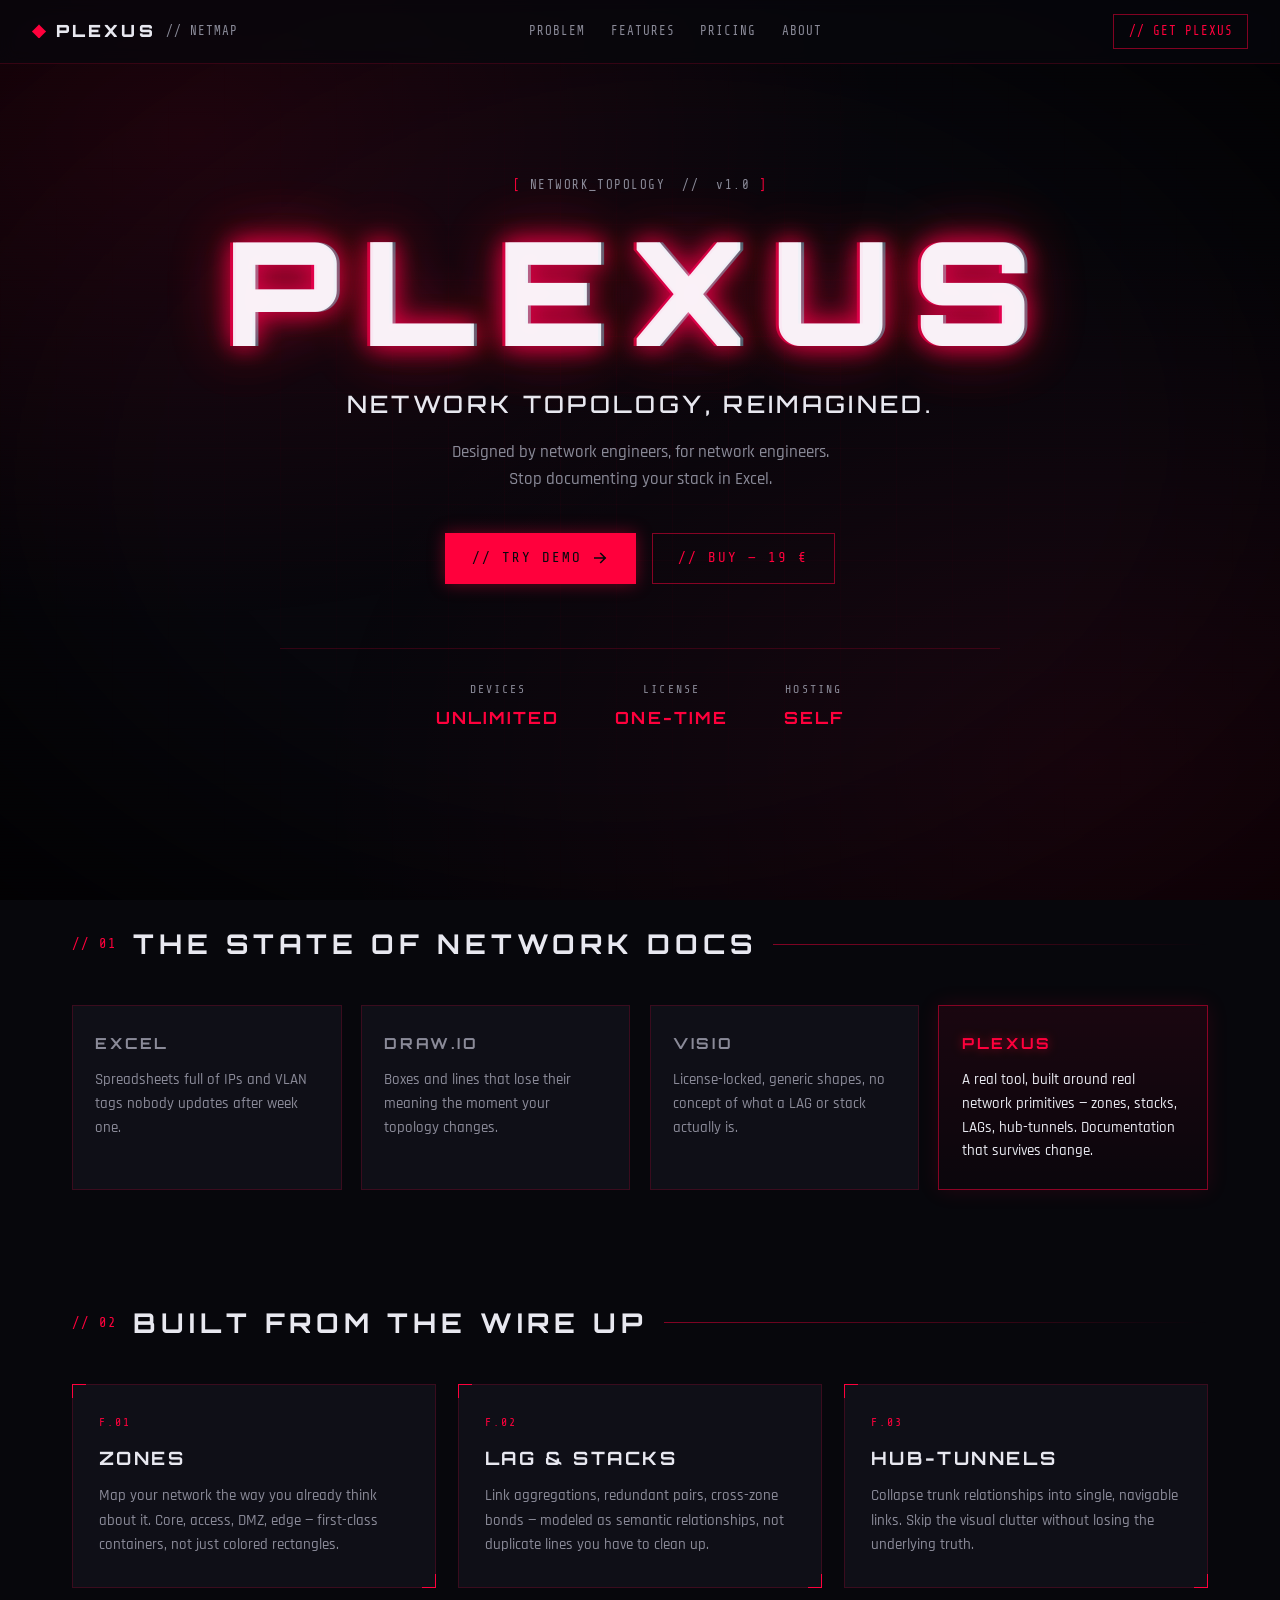
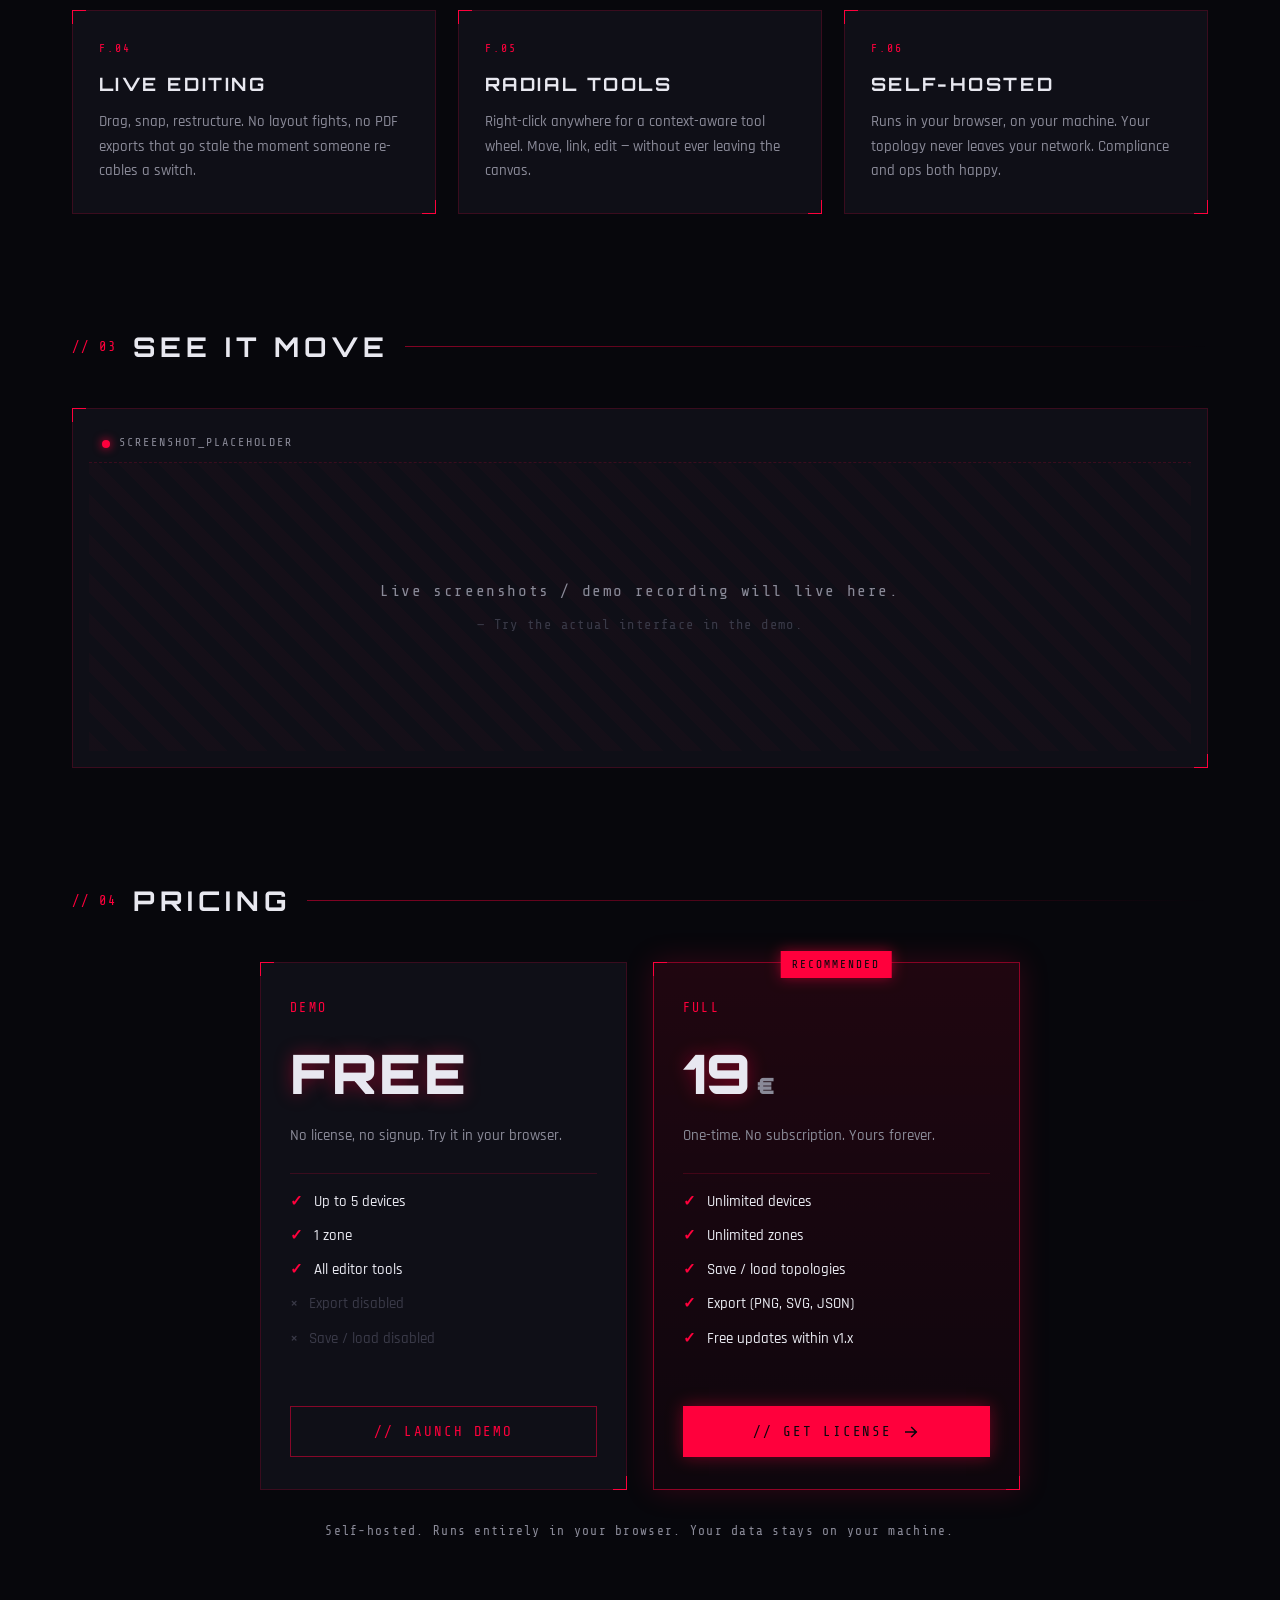
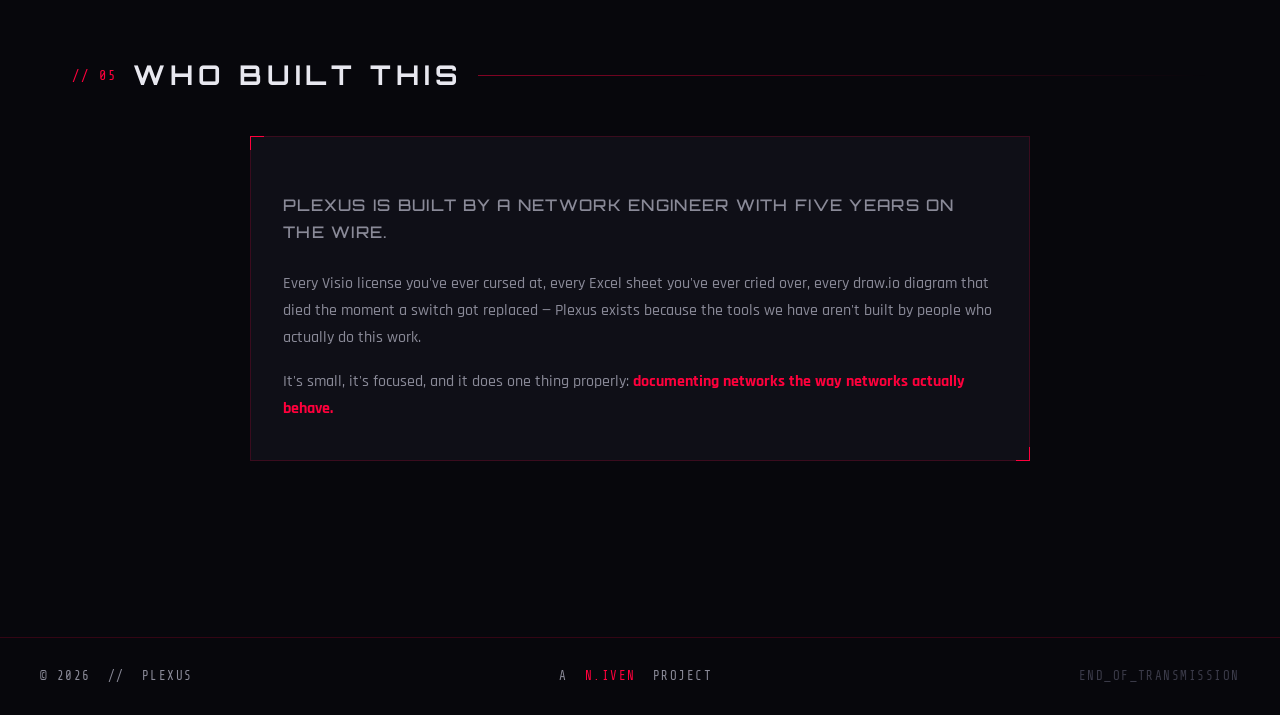
==== plexus/index.html @ 9f48d478 "PLEXUS v0.1.0 — initial landing page at /plexus/ Standalone product page (no auth, no HUD) for the P" ====
<!DOCTYPE html>
<html lang="en">
<head>
  <meta charset="UTF-8">
  <meta name="viewport" content="width=device-width, initial-scale=1.0">
  <title>PLEXUS // Network Topology, Reimagined</title>
  <meta name="description" content="Plexus — a network topology mapper built by network engineers, for network engineers. Stop documenting your stack in Excel.">
  <link rel="icon" type="image/svg+xml" href="../favicon.svg">
  <meta name="theme-color" content="#07070c">
  <link rel="preconnect" href="https://fonts.googleapis.com">
  <link rel="preconnect" href="https://fonts.gstatic.com" crossorigin>
  <link href="https://fonts.googleapis.com/css2?family=Orbitron:wght@500;700;900&family=Rajdhani:wght@400;500;600;700&family=Share+Tech+Mono&display=swap" rel="stylesheet">
  <link rel="stylesheet" href="styles.css">
</head>
<body>
  <div class="grid-bg"></div>
  <div class="vignette"></div>
  <div class="scanline"></div>

  <header class="topbar">
    <a href="#hero" class="brand">
      <span class="brand-mark" aria-hidden="true"></span>
      <span class="brand-name">PLEXUS</span>
      <span class="brand-tag">// NETMAP</span>
    </a>
    <nav class="topnav">
      <a href="#problem">Problem</a>
      <a href="#features">Features</a>
      <a href="#pricing">Pricing</a>
      <a href="#about">About</a>
    </nav>
    <a href="#pricing" class="topcta">
      <span>// GET PLEXUS</span>
    </a>
  </header>

  <main>
    <!-- ============ HERO ============ -->
    <section class="hero" id="hero">
      <div class="hero-meta">
        <span class="bracket">[</span>
        <span>NETWORK_TOPOLOGY &nbsp;//&nbsp; v1.0</span>
        <span class="bracket">]</span>
      </div>
      <h1 class="hero-title" data-text="PLEXUS">PLEXUS</h1>
      <p class="hero-tagline">Network topology, reimagined.</p>
      <p class="hero-sub">
        Designed by network engineers, for network engineers.<br>
        Stop documenting your stack in Excel.
      </p>
      <div class="hero-actions">
        <a href="#" class="cta cta-primary" data-action="demo">
          <span>// TRY DEMO</span>
          <svg viewBox="0 0 24 24" width="18" height="18" aria-hidden="true">
            <path d="M5 12 H19 M13 6 L19 12 L13 18" stroke="currentColor" fill="none" stroke-width="2" stroke-linecap="square"/>
          </svg>
        </a>
        <a href="#pricing" class="cta cta-ghost">
          <span>// BUY — 19 €</span>
        </a>
      </div>
      <div class="hero-stats">
        <div class="stat">
          <span class="stat-label">DEVICES</span>
          <span class="stat-value">UNLIMITED</span>
        </div>
        <div class="stat">
          <span class="stat-label">LICENSE</span>
          <span class="stat-value">ONE-TIME</span>
        </div>
        <div class="stat">
          <span class="stat-label">HOSTING</span>
          <span class="stat-value">SELF</span>
        </div>
      </div>
    </section>

    <!-- ============ PROBLEM ============ -->
    <section class="problem" id="problem">
      <div class="section-header">
        <span class="section-tag">// 01</span>
        <h2>THE STATE OF NETWORK DOCS</h2>
        <div class="section-line"></div>
      </div>
      <div class="problem-grid">
        <div class="problem-card">
          <span class="problem-tool">EXCEL</span>
          <p>Spreadsheets full of IPs and VLAN tags nobody updates after week one.</p>
        </div>
        <div class="problem-card">
          <span class="problem-tool">DRAW.IO</span>
          <p>Boxes and lines that lose their meaning the moment your topology changes.</p>
        </div>
        <div class="problem-card">
          <span class="problem-tool">VISIO</span>
          <p>License-locked, generic shapes, no concept of what a LAG or stack actually is.</p>
        </div>
        <div class="problem-card highlight">
          <span class="problem-tool">PLEXUS</span>
          <p>A real tool, built around real network primitives — zones, stacks, LAGs, hub-tunnels. Documentation that survives change.</p>
        </div>
      </div>
    </section>

    <!-- ============ FEATURES ============ -->
    <section class="features" id="features">
      <div class="section-header">
        <span class="section-tag">// 02</span>
        <h2>BUILT FROM THE WIRE UP</h2>
        <div class="section-line"></div>
      </div>

      <div class="feature-grid">
        <article class="feature">
          <div class="card-corners"></div>
          <div class="feature-id">F.01</div>
          <h3>ZONES</h3>
          <p>Map your network the way you already think about it. Core, access, DMZ, edge — first-class containers, not just colored rectangles.</p>
        </article>

        <article class="feature">
          <div class="card-corners"></div>
          <div class="feature-id">F.02</div>
          <h3>LAG &amp; STACKS</h3>
          <p>Link aggregations, redundant pairs, cross-zone bonds — modeled as semantic relationships, not duplicate lines you have to clean up.</p>
        </article>

        <article class="feature">
          <div class="card-corners"></div>
          <div class="feature-id">F.03</div>
          <h3>HUB-TUNNELS</h3>
          <p>Collapse trunk relationships into single, navigable links. Skip the visual clutter without losing the underlying truth.</p>
        </article>

        <article class="feature">
          <div class="card-corners"></div>
          <div class="feature-id">F.04</div>
          <h3>LIVE EDITING</h3>
          <p>Drag, snap, restructure. No layout fights, no PDF exports that go stale the moment someone re-cables a switch.</p>
        </article>

        <article class="feature">
          <div class="card-corners"></div>
          <div class="feature-id">F.05</div>
          <h3>RADIAL TOOLS</h3>
          <p>Right-click anywhere for a context-aware tool wheel. Move, link, edit — without ever leaving the canvas.</p>
        </article>

        <article class="feature">
          <div class="card-corners"></div>
          <div class="feature-id">F.06</div>
          <h3>SELF-HOSTED</h3>
          <p>Runs in your browser, on your machine. Your topology never leaves your network. Compliance and ops both happy.</p>
        </article>
      </div>
    </section>

    <!-- ============ SHOWCASE ============ -->
    <section class="showcase">
      <div class="section-header">
        <span class="section-tag">// 03</span>
        <h2>SEE IT MOVE</h2>
        <div class="section-line"></div>
      </div>
      <div class="showcase-frame">
        <div class="card-corners"></div>
        <div class="frame-meta">
          <span class="pulse"></span>
          <span>SCREENSHOT_PLACEHOLDER</span>
        </div>
        <div class="frame-body">
          <p class="frame-hint">Live screenshots / demo recording will live here.</p>
          <p class="frame-hint dim">— Try the actual interface in the demo.</p>
        </div>
      </div>
    </section>

    <!-- ============ PRICING ============ -->
    <section class="pricing" id="pricing">
      <div class="section-header">
        <span class="section-tag">// 04</span>
        <h2>PRICING</h2>
        <div class="section-line"></div>
      </div>

      <div class="price-grid">
        <article class="price-card">
          <div class="card-corners"></div>
          <div class="price-tag">DEMO</div>
          <div class="price-amount">
            <span class="price-num">FREE</span>
          </div>
          <p class="price-sub">No license, no signup. Try it in your browser.</p>
          <ul class="price-list">
            <li><span class="check">✓</span> Up to 5 devices</li>
            <li><span class="check">✓</span> 1 zone</li>
            <li><span class="check">✓</span> All editor tools</li>
            <li class="dim"><span class="cross">×</span> Export disabled</li>
            <li class="dim"><span class="cross">×</span> Save / load disabled</li>
          </ul>
          <a href="#" class="cta cta-ghost full" data-action="demo">
            <span>// LAUNCH DEMO</span>
          </a>
        </article>

        <article class="price-card featured">
          <div class="card-corners"></div>
          <div class="featured-flag">RECOMMENDED</div>
          <div class="price-tag">FULL</div>
          <div class="price-amount">
            <span class="price-num">19</span>
            <span class="price-currency">€</span>
          </div>
          <p class="price-sub">One-time. No subscription. Yours forever.</p>
          <ul class="price-list">
            <li><span class="check">✓</span> Unlimited devices</li>
            <li><span class="check">✓</span> Unlimited zones</li>
            <li><span class="check">✓</span> Save / load topologies</li>
            <li><span class="check">✓</span> Export (PNG, SVG, JSON)</li>
            <li><span class="check">✓</span> Free updates within v1.x</li>
          </ul>
          <a href="#" class="cta cta-primary full" data-action="buy">
            <span>// GET LICENSE</span>
            <svg viewBox="0 0 24 24" width="18" height="18" aria-hidden="true">
              <path d="M5 12 H19 M13 6 L19 12 L13 18" stroke="currentColor" fill="none" stroke-width="2" stroke-linecap="square"/>
            </svg>
          </a>
        </article>
      </div>

      <p class="price-note">
        Self-hosted. Runs entirely in your browser. Your data stays on your machine.
      </p>
    </section>

    <!-- ============ ABOUT ============ -->
    <section class="about" id="about">
      <div class="section-header">
        <span class="section-tag">// 05</span>
        <h2>WHO BUILT THIS</h2>
        <div class="section-line"></div>
      </div>
      <div class="about-frame">
        <div class="card-corners"></div>
        <p class="about-lead">
          Plexus is built by a network engineer with five years on the wire.
        </p>
        <p>
          Every Visio license you've ever cursed at, every Excel sheet you've ever
          cried over, every draw.io diagram that died the moment a switch got
          replaced — Plexus exists because the tools we have aren't built by
          people who actually do this work.
        </p>
        <p>
          It's small, it's focused, and it does one thing properly:
          <span class="emph">documenting networks the way networks actually behave.</span>
        </p>
      </div>
    </section>
  </main>

  <footer class="footer">
    <div class="footer-content">
      <span>© 2026 &nbsp;//&nbsp; PLEXUS</span>
      <span class="footer-sig">A &nbsp;<a href="../" class="footer-link">N.IVEN</a>&nbsp; PROJECT</span>
      <span class="footer-end">END_OF_TRANSMISSION</span>
    </div>
  </footer>

  <!-- Placeholder click handler — until demo & buy flows exist -->
  <script>
    document.addEventListener('click', (e) => {
      const link = e.target.closest('[data-action]');
      if (!link) return;
      e.preventDefault();
      const action = link.dataset.action;
      if (action === 'demo') {
        alert('// DEMO_NOT_YET_DEPLOYED\n\nDie Demo wird im nächsten Schritt eingebaut.');
      } else if (action === 'buy') {
        alert('// CHECKOUT_NOT_YET_DEPLOYED\n\nDer Kauf-Flow (Gumroad o.ä.) wird im nächsten Schritt angebunden.');
      }
    });
  </script>
</body>
</html>
---- plexus/styles.css ----
/* ===================================================
   PLEXUS — Landing page styles
   Standalone — does not inherit from root styles.css
   Same color/font palette, but cleaner product layout.
   =================================================== */

:root {
  --bg: #07070c;
  --surface: #0f0f17;
  --surface-2: #14141e;
  --surface-3: #1c1c28;
  --red: #ff003c;
  --red-glow: #ff2d5e;
  --red-dim: #8a0020;
  --red-soft: rgba(255, 0, 60, 0.08);
  --text: #e8e8f0;
  --text-dim: #8a8a98;
  --text-faint: #3a3a48;
  --border: rgba(255, 0, 60, 0.18);
  --border-bright: rgba(255, 0, 60, 0.5);
  --grid: rgba(255, 0, 60, 0.04);
}

*, *::before, *::after {
  box-sizing: border-box;
  margin: 0;
  padding: 0;
}

html {
  scroll-behavior: smooth;
}

body {
  background: var(--bg);
  color: var(--text);
  font-family: 'Rajdhani', system-ui, -apple-system, sans-serif;
  font-weight: 500;
  min-height: 100vh;
  overflow-x: hidden;
  line-height: 1.55;
}

/* === Background grid === */
.grid-bg {
  position: fixed;
  inset: 0;
  background-image:
    linear-gradient(var(--grid) 1px, transparent 1px),
    linear-gradient(90deg, var(--grid) 1px, transparent 1px);
  background-size: 56px 56px;
  pointer-events: none;
  z-index: 1;
  -webkit-mask-image: radial-gradient(ellipse at center, rgba(0,0,0,0.9) 0%, rgba(0,0,0,0) 80%);
  mask-image: radial-gradient(ellipse at center, rgba(0,0,0,0.9) 0%, rgba(0,0,0,0) 80%);
}

/* === Vignette === */
.vignette {
  position: fixed;
  inset: 0;
  pointer-events: none;
  z-index: 2;
  background:
    radial-gradient(ellipse at 15% 15%, rgba(255,0,60,0.10), transparent 45%),
    radial-gradient(ellipse at 85% 85%, rgba(255,0,60,0.07), transparent 50%),
    radial-gradient(ellipse at center, transparent 50%, rgba(0,0,0,0.7) 100%);
}

/* === Scanline === */
.scanline {
  position: fixed;
  inset: 0;
  pointer-events: none;
  z-index: 3;
  background: repeating-linear-gradient(
    0deg,
    transparent 0px,
    transparent 2px,
    rgba(255, 0, 60, 0.013) 2px,
    rgba(255, 0, 60, 0.013) 3px
  );
  opacity: 0.6;
}

main, .topbar, .footer {
  position: relative;
  z-index: 10;
}

/* ===================================================
   Top bar
   =================================================== */
.topbar {
  position: fixed;
  top: 0; left: 0; right: 0;
  display: flex;
  justify-content: space-between;
  align-items: center;
  padding: 0.85rem 2rem;
  background: rgba(7, 7, 12, 0.75);
  backdrop-filter: blur(8px);
  border-bottom: 1px solid var(--border);
  z-index: 50;
  font-family: 'Share Tech Mono', monospace;
  font-size: 0.78rem;
  letter-spacing: 0.08em;
}

.brand {
  display: flex;
  align-items: center;
  gap: 0.65rem;
  text-decoration: none;
  color: var(--text);
  text-transform: uppercase;
}

.brand-mark {
  width: 14px;
  height: 14px;
  background: var(--red);
  box-shadow: 0 0 12px var(--red);
  clip-path: polygon(50% 0, 100% 50%, 50% 100%, 0 50%);
}

.brand-name {
  font-family: 'Orbitron', sans-serif;
  font-weight: 900;
  font-size: 1.05rem;
  letter-spacing: 0.18em;
  color: var(--text);
}

.brand-tag {
  color: var(--text-dim);
}

.topnav {
  display: flex;
  gap: 1.6rem;
}

.topnav a {
  color: var(--text-dim);
  text-decoration: none;
  text-transform: uppercase;
  transition: color 0.2s ease;
}

.topnav a:hover {
  color: var(--red);
  text-shadow: 0 0 8px rgba(255, 0, 60, 0.6);
}

.topcta {
  color: var(--red);
  text-decoration: none;
  text-transform: uppercase;
  border: 1px solid var(--border-bright);
  padding: 0.45rem 0.9rem;
  transition: all 0.2s ease;
}

.topcta:hover {
  background: var(--red);
  color: var(--bg);
  box-shadow: 0 0 16px rgba(255, 0, 60, 0.5);
}

/* ===================================================
   Sections shared
   =================================================== */
main {
  padding: 7rem 2rem 4rem;
  max-width: 1200px;
  margin: 0 auto;
}

section {
  margin-bottom: 7rem;
}

.section-header {
  display: flex;
  align-items: center;
  gap: 1rem;
  margin-bottom: 2.5rem;
}

.section-tag {
  font-family: 'Share Tech Mono', monospace;
  color: var(--red);
  font-size: 0.85rem;
  letter-spacing: 0.15em;
}

.section-header h2 {
  font-family: 'Orbitron', sans-serif;
  font-size: 1.7rem;
  font-weight: 700;
  letter-spacing: 0.18em;
  color: var(--text);
  text-transform: uppercase;
  white-space: nowrap;
}

.section-line {
  flex: 1;
  height: 1px;
  background: linear-gradient(90deg, var(--border-bright), transparent);
}

/* ===================================================
   HERO
   =================================================== */
.hero {
  text-align: center;
  padding: 4rem 0 5rem;
}

.hero-meta {
  font-family: 'Share Tech Mono', monospace;
  color: var(--text-dim);
  letter-spacing: 0.12em;
  font-size: 0.78rem;
  margin-bottom: 1.5rem;
}

.hero-meta .bracket {
  color: var(--red);
}

.hero-title {
  font-family: 'Orbitron', sans-serif;
  font-size: clamp(4rem, 12vw, 9rem);
  font-weight: 900;
  letter-spacing: 0.16em;
  line-height: 1;
  color: var(--text);
  position: relative;
  display: inline-block;
  margin-bottom: 1.4rem;
  text-shadow:
    0 0 24px rgba(255, 0, 60, 0.55),
    0 0 60px rgba(255, 0, 60, 0.25);
}

.hero-title::before,
.hero-title::after {
  content: attr(data-text);
  position: absolute;
  top: 0; left: 0;
  pointer-events: none;
  opacity: 0.7;
}

.hero-title::before {
  color: var(--red);
  transform: translate(-3px, 0);
  mix-blend-mode: screen;
}

.hero-title::after {
  color: rgba(46, 245, 255, 0.55);
  transform: translate(3px, 0);
  mix-blend-mode: screen;
}

.hero-tagline {
  font-family: 'Orbitron', sans-serif;
  font-size: clamp(1.05rem, 2.2vw, 1.5rem);
  letter-spacing: 0.14em;
  text-transform: uppercase;
  color: var(--text);
  margin-bottom: 1rem;
}

.hero-sub {
  color: var(--text-dim);
  font-size: 1.05rem;
  max-width: 560px;
  margin: 0 auto 2.5rem;
  line-height: 1.6;
}

.hero-actions {
  display: flex;
  justify-content: center;
  gap: 1rem;
  margin-bottom: 4rem;
  flex-wrap: wrap;
}

.hero-stats {
  display: flex;
  justify-content: center;
  gap: 3.5rem;
  flex-wrap: wrap;
  padding-top: 2rem;
  border-top: 1px solid var(--border);
  max-width: 720px;
  margin: 0 auto;
}

.stat {
  display: flex;
  flex-direction: column;
  align-items: center;
  gap: 0.4rem;
}

.stat-label {
  font-family: 'Share Tech Mono', monospace;
  font-size: 0.72rem;
  letter-spacing: 0.18em;
  color: var(--text-dim);
}

.stat-value {
  font-family: 'Orbitron', sans-serif;
  font-size: 1.05rem;
  letter-spacing: 0.12em;
  color: var(--red);
  font-weight: 700;
}

/* ===================================================
   CTA buttons
   =================================================== */
.cta {
  display: inline-flex;
  align-items: center;
  gap: 0.6rem;
  padding: 0.85rem 1.6rem;
  font-family: 'Share Tech Mono', monospace;
  font-size: 0.88rem;
  letter-spacing: 0.14em;
  text-transform: uppercase;
  text-decoration: none;
  border: 1px solid var(--border-bright);
  background: transparent;
  color: var(--text);
  cursor: pointer;
  transition: all 0.2s ease;
  position: relative;
}

.cta-primary {
  background: var(--red);
  color: var(--bg);
  border-color: var(--red);
  box-shadow: 0 0 16px rgba(255, 0, 60, 0.4);
}

.cta-primary:hover {
  background: var(--red-glow);
  box-shadow: 0 0 28px rgba(255, 0, 60, 0.7);
  transform: translateY(-1px);
}

.cta-ghost {
  color: var(--red);
  background: transparent;
}

.cta-ghost:hover {
  background: var(--red-soft);
  color: var(--red-glow);
  border-color: var(--red);
  box-shadow: 0 0 14px rgba(255, 0, 60, 0.35);
}

.cta.full {
  display: flex;
  justify-content: center;
  width: 100%;
  margin-top: 1.5rem;
}

/* ===================================================
   Card corners (shared brackets)
   =================================================== */
.card-corners::before,
.card-corners::after {
  content: '';
  position: absolute;
  width: 14px;
  height: 14px;
  border: 1px solid var(--red);
  pointer-events: none;
}

.card-corners::before {
  top: -1px; left: -1px;
  border-right: none;
  border-bottom: none;
}

.card-corners::after {
  bottom: -1px; right: -1px;
  border-left: none;
  border-top: none;
}

/* ===================================================
   PROBLEM
   =================================================== */
.problem-grid {
  display: grid;
  grid-template-columns: repeat(auto-fit, minmax(220px, 1fr));
  gap: 1.2rem;
}

.problem-card {
  position: relative;
  background: var(--surface);
  border: 1px solid var(--border);
  padding: 1.6rem 1.4rem;
  display: flex;
  flex-direction: column;
  gap: 0.8rem;
}

.problem-card .problem-tool {
  font-family: 'Orbitron', sans-serif;
  font-weight: 700;
  font-size: 0.95rem;
  letter-spacing: 0.18em;
  color: var(--text-dim);
  text-transform: uppercase;
}

.problem-card p {
  color: var(--text-dim);
  font-size: 0.96rem;
  line-height: 1.55;
}

.problem-card.highlight {
  background: linear-gradient(180deg, rgba(255, 0, 60, 0.08), rgba(255, 0, 60, 0.02));
  border-color: var(--border-bright);
  box-shadow: 0 0 20px rgba(255, 0, 60, 0.12);
}

.problem-card.highlight .problem-tool {
  color: var(--red);
  text-shadow: 0 0 10px rgba(255, 0, 60, 0.5);
}

.problem-card.highlight p {
  color: var(--text);
}

/* ===================================================
   FEATURES
   =================================================== */
.feature-grid {
  display: grid;
  grid-template-columns: repeat(auto-fit, minmax(280px, 1fr));
  gap: 1.4rem;
}

.feature {
  position: relative;
  background: var(--surface);
  border: 1px solid var(--border);
  padding: 1.8rem 1.6rem;
  transition: all 0.25s ease;
}

.feature:hover {
  background: var(--surface-2);
  border-color: var(--border-bright);
  box-shadow: 0 0 22px rgba(255, 0, 60, 0.18);
  transform: translateY(-2px);
}

.feature-id {
  font-family: 'Share Tech Mono', monospace;
  font-size: 0.72rem;
  letter-spacing: 0.18em;
  color: var(--red);
  margin-bottom: 0.8rem;
}

.feature h3 {
  font-family: 'Orbitron', sans-serif;
  font-size: 1.15rem;
  font-weight: 700;
  letter-spacing: 0.14em;
  color: var(--text);
  text-transform: uppercase;
  margin-bottom: 0.7rem;
}

.feature p {
  color: var(--text-dim);
  font-size: 0.96rem;
  line-height: 1.6;
}

/* ===================================================
   SHOWCASE
   =================================================== */
.showcase-frame {
  position: relative;
  background: var(--surface);
  border: 1px solid var(--border);
  min-height: 360px;
  display: flex;
  flex-direction: column;
  padding: 1rem;
}

.frame-meta {
  display: flex;
  align-items: center;
  gap: 0.6rem;
  font-family: 'Share Tech Mono', monospace;
  font-size: 0.74rem;
  letter-spacing: 0.16em;
  color: var(--text-dim);
  padding: 0.6rem 0.8rem;
  border-bottom: 1px dashed var(--border);
}

.pulse {
  width: 8px;
  height: 8px;
  border-radius: 50%;
  background: var(--red);
  box-shadow: 0 0 10px var(--red);
  animation: pulse 1.6s ease-in-out infinite;
}

@keyframes pulse {
  0%, 100% { opacity: 1; }
  50%      { opacity: 0.4; }
}

.frame-body {
  flex: 1;
  display: flex;
  flex-direction: column;
  align-items: center;
  justify-content: center;
  gap: 0.6rem;
  padding: 2rem;
  background:
    repeating-linear-gradient(45deg,
      rgba(255, 0, 60, 0.025) 0px,
      rgba(255, 0, 60, 0.025) 14px,
      transparent 14px,
      transparent 28px);
}

.frame-hint {
  font-family: 'Share Tech Mono', monospace;
  color: var(--text-dim);
  letter-spacing: 0.1em;
  text-align: center;
}

.frame-hint.dim {
  color: var(--text-faint);
  font-size: 0.85rem;
}

/* ===================================================
   PRICING
   =================================================== */
.price-grid {
  display: grid;
  grid-template-columns: repeat(auto-fit, minmax(280px, 1fr));
  gap: 1.6rem;
  max-width: 760px;
  margin: 0 auto;
}

.price-card {
  position: relative;
  background: var(--surface);
  border: 1px solid var(--border);
  padding: 2.2rem 1.8rem 2rem;
  display: flex;
  flex-direction: column;
}

.price-card.featured {
  background: linear-gradient(180deg, rgba(255, 0, 60, 0.10), rgba(255, 0, 60, 0.03));
  border-color: var(--border-bright);
  box-shadow: 0 0 28px rgba(255, 0, 60, 0.18);
}

.featured-flag {
  position: absolute;
  top: -12px;
  left: 50%;
  transform: translateX(-50%);
  background: var(--red);
  color: var(--bg);
  font-family: 'Share Tech Mono', monospace;
  font-size: 0.7rem;
  letter-spacing: 0.18em;
  padding: 0.3rem 0.7rem;
  text-transform: uppercase;
  box-shadow: 0 0 14px rgba(255, 0, 60, 0.5);
}

.price-tag {
  font-family: 'Share Tech Mono', monospace;
  font-size: 0.82rem;
  letter-spacing: 0.18em;
  color: var(--red);
  margin-bottom: 0.8rem;
  text-transform: uppercase;
}

.price-amount {
  display: flex;
  align-items: baseline;
  gap: 0.2rem;
  font-family: 'Orbitron', sans-serif;
  font-weight: 900;
  margin-bottom: 0.5rem;
  color: var(--text);
}

.price-num {
  font-size: 3.4rem;
  letter-spacing: 0.05em;
  text-shadow: 0 0 18px rgba(255, 0, 60, 0.4);
}

.price-currency {
  font-size: 1.4rem;
  color: var(--text-dim);
}

.price-sub {
  color: var(--text-dim);
  font-size: 0.95rem;
  margin-bottom: 1.6rem;
}

.price-list {
  list-style: none;
  display: flex;
  flex-direction: column;
  gap: 0.65rem;
  margin: 0 0 1rem;
  padding: 1rem 0;
  border-top: 1px solid var(--border);
  flex: 1;
}

.price-list li {
  display: flex;
  align-items: center;
  gap: 0.7rem;
  font-size: 0.96rem;
  color: var(--text);
}

.price-list li.dim {
  color: var(--text-faint);
}

.check {
  color: var(--red);
  font-family: 'Share Tech Mono', monospace;
  font-weight: 700;
}

.cross {
  color: var(--text-faint);
  font-family: 'Share Tech Mono', monospace;
}

.price-note {
  text-align: center;
  margin-top: 2rem;
  color: var(--text-dim);
  font-family: 'Share Tech Mono', monospace;
  font-size: 0.8rem;
  letter-spacing: 0.1em;
}

/* ===================================================
   ABOUT
   =================================================== */
.about-frame {
  position: relative;
  background: var(--surface);
  border: 1px solid var(--border);
  padding: 2.4rem 2rem;
  max-width: 780px;
  margin: 0 auto;
  display: flex;
  flex-direction: column;
  gap: 1rem;
}

.about-lead {
  font-family: 'Orbitron', sans-serif;
  font-size: 1.15rem;
  letter-spacing: 0.08em;
  color: var(--text);
  text-transform: uppercase;
  margin-bottom: 0.5rem;
}

.about-frame p {
  color: var(--text-dim);
  font-size: 1rem;
  line-height: 1.7;
}

.emph {
  color: var(--red);
  font-weight: 700;
}

/* ===================================================
   FOOTER
   =================================================== */
.footer {
  border-top: 1px solid var(--border);
  padding: 1.8rem 2rem;
  font-family: 'Share Tech Mono', monospace;
  font-size: 0.78rem;
  letter-spacing: 0.12em;
  color: var(--text-dim);
}

.footer-content {
  max-width: 1200px;
  margin: 0 auto;
  display: flex;
  justify-content: space-between;
  align-items: center;
  flex-wrap: wrap;
  gap: 1rem;
}

.footer-link {
  color: var(--red);
  text-decoration: none;
}

.footer-link:hover {
  text-shadow: 0 0 8px rgba(255, 0, 60, 0.6);
}

.footer-end {
  color: var(--text-faint);
}

/* ===================================================
   Responsive
   =================================================== */
@media (max-width: 720px) {
  .topnav { display: none; }
  .topbar { padding: 0.7rem 1.1rem; }
  main { padding: 6rem 1.1rem 3rem; }
  section { margin-bottom: 5rem; }
  .hero-stats { gap: 1.8rem; }
  .section-header h2 { font-size: 1.25rem; }
  .footer-content { justify-content: center; text-align: center; }
}
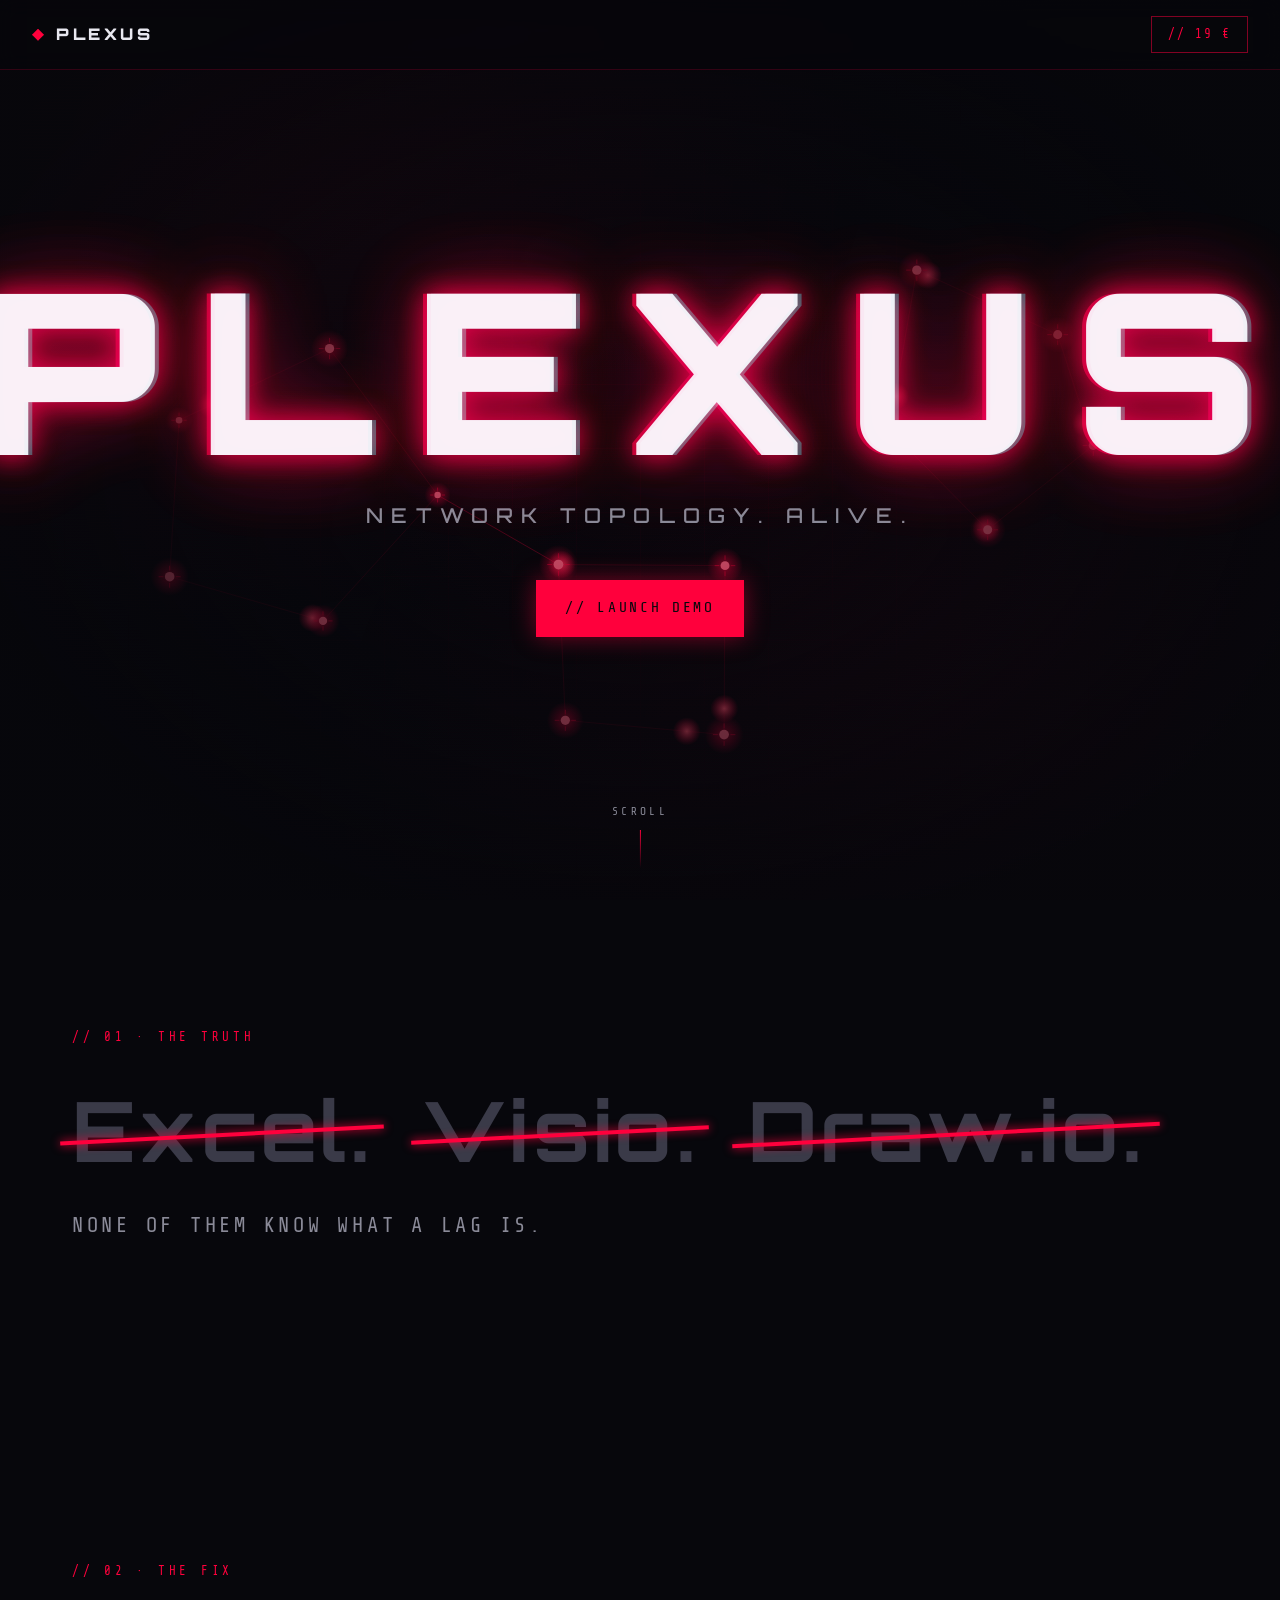
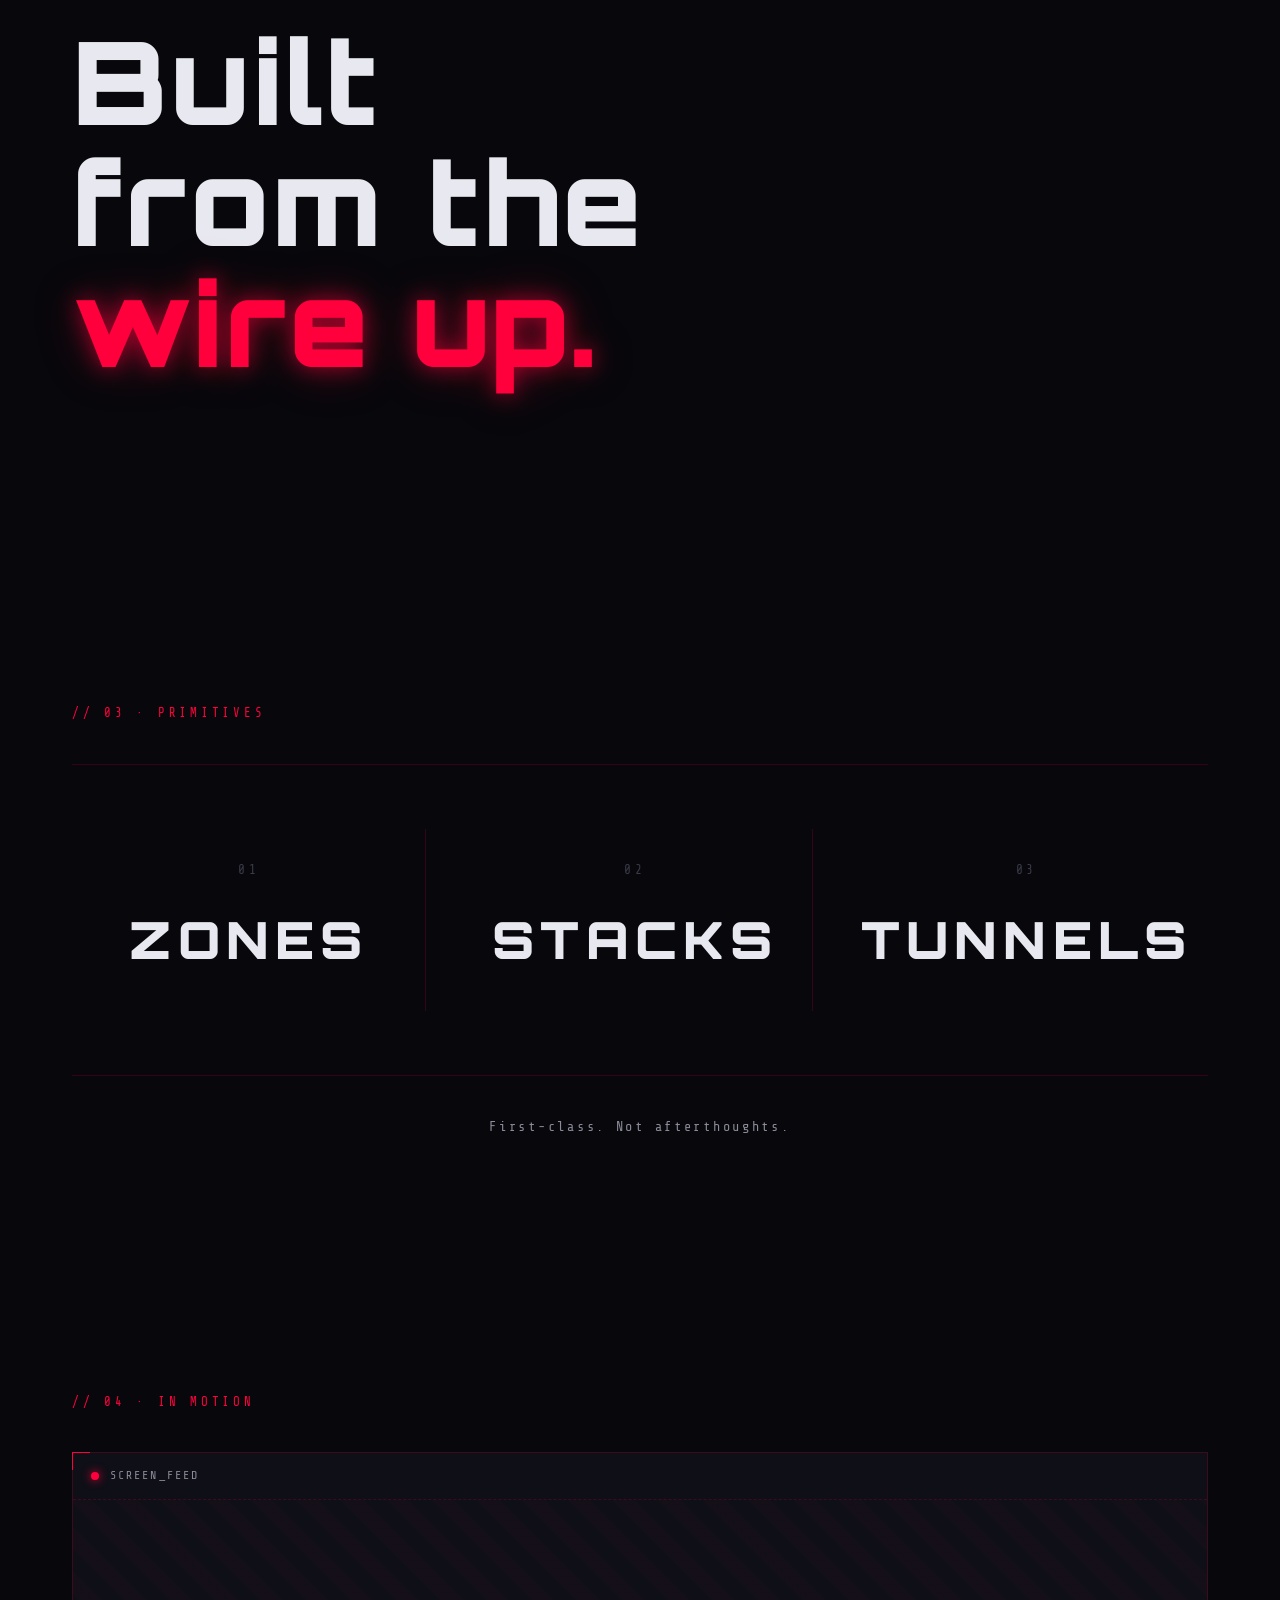
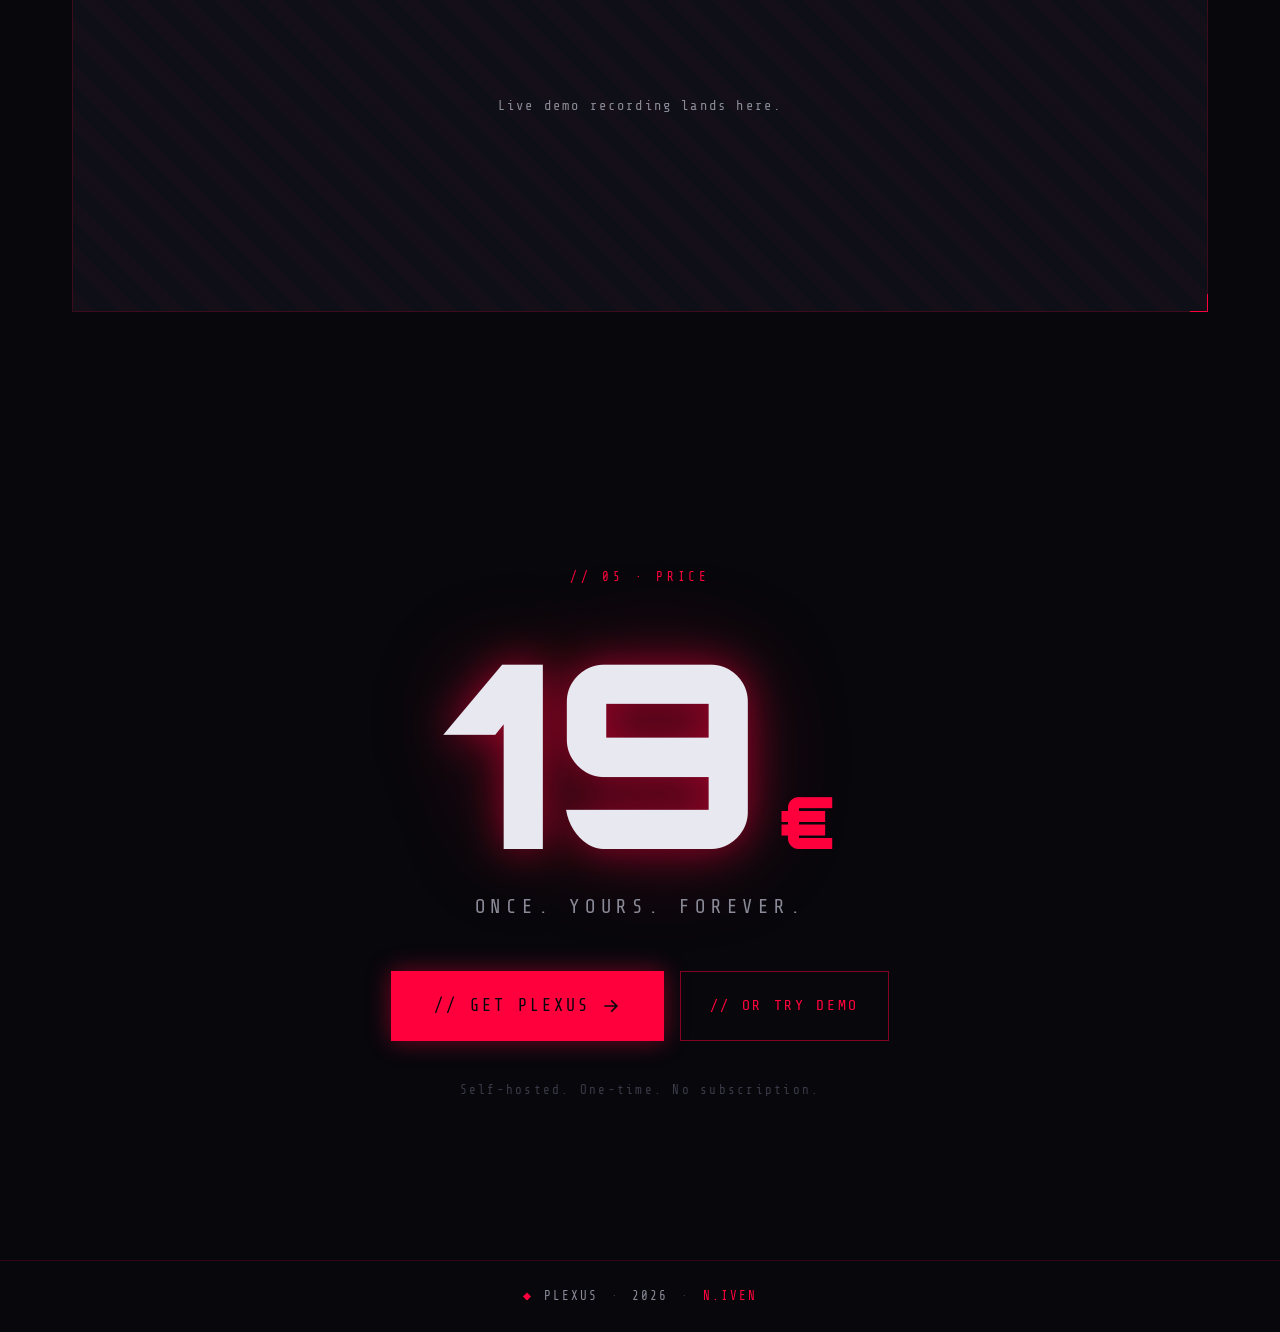
==== commit 4e8538ad: "PLEXUS v0.2.0 — visual-first landing rewrite Animated topology canvas as hero (3 zones, pulsing node" ====
--- a/plexus/index.html
+++ b/plexus/index.html
@@ -3,8 +3,8 @@
 <head>
   <meta charset="UTF-8">
   <meta name="viewport" content="width=device-width, initial-scale=1.0">
-  <title>PLEXUS // Network Topology, Reimagined</title>
-  <meta name="description" content="Plexus — a network topology mapper built by network engineers, for network engineers. Stop documenting your stack in Excel.">
+  <title>PLEXUS</title>
+  <meta name="description" content="Plexus — network topology, alive.">
   <link rel="icon" type="image/svg+xml" href="../favicon.svg">
   <meta name="theme-color" content="#07070c">
   <link rel="preconnect" href="https://fonts.googleapis.com">
@@ -21,263 +21,291 @@
     <a href="#hero" class="brand">
       <span class="brand-mark" aria-hidden="true"></span>
       <span class="brand-name">PLEXUS</span>
-      <span class="brand-tag">// NETMAP</span>
     </a>
-    <nav class="topnav">
-      <a href="#problem">Problem</a>
-      <a href="#features">Features</a>
-      <a href="#pricing">Pricing</a>
-      <a href="#about">About</a>
-    </nav>
-    <a href="#pricing" class="topcta">
-      <span>// GET PLEXUS</span>
+    <a href="#price" class="topcta">
+      <span>// 19 €</span>
     </a>
   </header>
 
   <main>
     <!-- ============ HERO ============ -->
     <section class="hero" id="hero">
-      <div class="hero-meta">
-        <span class="bracket">[</span>
-        <span>NETWORK_TOPOLOGY &nbsp;//&nbsp; v1.0</span>
-        <span class="bracket">]</span>
-      </div>
-      <h1 class="hero-title" data-text="PLEXUS">PLEXUS</h1>
-      <p class="hero-tagline">Network topology, reimagined.</p>
-      <p class="hero-sub">
-        Designed by network engineers, for network engineers.<br>
-        Stop documenting your stack in Excel.
-      </p>
-      <div class="hero-actions">
-        <a href="#" class="cta cta-primary" data-action="demo">
-          <span>// TRY DEMO</span>
-          <svg viewBox="0 0 24 24" width="18" height="18" aria-hidden="true">
-            <path d="M5 12 H19 M13 6 L19 12 L13 18" stroke="currentColor" fill="none" stroke-width="2" stroke-linecap="square"/>
-          </svg>
-        </a>
-        <a href="#pricing" class="cta cta-ghost">
-          <span>// BUY — 19 €</span>
-        </a>
-      </div>
-      <div class="hero-stats">
-        <div class="stat">
-          <span class="stat-label">DEVICES</span>
-          <span class="stat-value">UNLIMITED</span>
-        </div>
-        <div class="stat">
-          <span class="stat-label">LICENSE</span>
-          <span class="stat-value">ONE-TIME</span>
-        </div>
-        <div class="stat">
-          <span class="stat-label">HOSTING</span>
-          <span class="stat-value">SELF</span>
-        </div>
-      </div>
-    </section>
-
-    <!-- ============ PROBLEM ============ -->
-    <section class="problem" id="problem">
-      <div class="section-header">
-        <span class="section-tag">// 01</span>
-        <h2>THE STATE OF NETWORK DOCS</h2>
-        <div class="section-line"></div>
-      </div>
-      <div class="problem-grid">
-        <div class="problem-card">
-          <span class="problem-tool">EXCEL</span>
-          <p>Spreadsheets full of IPs and VLAN tags nobody updates after week one.</p>
-        </div>
-        <div class="problem-card">
-          <span class="problem-tool">DRAW.IO</span>
-          <p>Boxes and lines that lose their meaning the moment your topology changes.</p>
-        </div>
-        <div class="problem-card">
-          <span class="problem-tool">VISIO</span>
-          <p>License-locked, generic shapes, no concept of what a LAG or stack actually is.</p>
-        </div>
-        <div class="problem-card highlight">
-          <span class="problem-tool">PLEXUS</span>
-          <p>A real tool, built around real network primitives — zones, stacks, LAGs, hub-tunnels. Documentation that survives change.</p>
-        </div>
-      </div>
-    </section>
-
-    <!-- ============ FEATURES ============ -->
-    <section class="features" id="features">
-      <div class="section-header">
-        <span class="section-tag">// 02</span>
-        <h2>BUILT FROM THE WIRE UP</h2>
-        <div class="section-line"></div>
-      </div>
-
-      <div class="feature-grid">
-        <article class="feature">
-          <div class="card-corners"></div>
-          <div class="feature-id">F.01</div>
+      <canvas class="topo-canvas" id="topo-canvas" aria-hidden="true"></canvas>
+      <div class="hero-overlay">
+        <h1 class="hero-title" data-text="PLEXUS">PLEXUS</h1>
+        <p class="hero-tagline">Network topology. Alive.</p>
+        <div class="hero-actions">
+          <a href="#" class="cta cta-primary" data-action="demo">
+            <span>// LAUNCH DEMO</span>
+          </a>
+        </div>
+      </div>
+      <div class="hero-scroll" aria-hidden="true">
+        <span>SCROLL</span>
+        <span class="scroll-line"></span>
+      </div>
+    </section>
+
+    <!-- ============ STATEMENT 1 ============ -->
+    <section class="statement">
+      <p class="state-tag">// 01 · THE TRUTH</p>
+      <h2 class="state-text">
+        <span class="strike">Excel.</span>
+        <span class="strike">Visio.</span>
+        <span class="strike">Draw.io.</span>
+      </h2>
+      <p class="state-sub">None of them know what a LAG is.</p>
+    </section>
+
+    <!-- ============ STATEMENT 2 ============ -->
+    <section class="statement big">
+      <p class="state-tag">// 02 · THE FIX</p>
+      <h2 class="state-text huge">
+        Built<br>
+        from the<br>
+        <span class="accent">wire up.</span>
+      </h2>
+    </section>
+
+    <!-- ============ FEATURES — 3 BIG WORDS ============ -->
+    <section class="primitives">
+      <p class="state-tag">// 03 · PRIMITIVES</p>
+      <div class="prim-row">
+        <div class="prim">
+          <span class="prim-num">01</span>
           <h3>ZONES</h3>
-          <p>Map your network the way you already think about it. Core, access, DMZ, edge — first-class containers, not just colored rectangles.</p>
-        </article>
-
-        <article class="feature">
-          <div class="card-corners"></div>
-          <div class="feature-id">F.02</div>
-          <h3>LAG &amp; STACKS</h3>
-          <p>Link aggregations, redundant pairs, cross-zone bonds — modeled as semantic relationships, not duplicate lines you have to clean up.</p>
-        </article>
-
-        <article class="feature">
-          <div class="card-corners"></div>
-          <div class="feature-id">F.03</div>
-          <h3>HUB-TUNNELS</h3>
-          <p>Collapse trunk relationships into single, navigable links. Skip the visual clutter without losing the underlying truth.</p>
-        </article>
-
-        <article class="feature">
-          <div class="card-corners"></div>
-          <div class="feature-id">F.04</div>
-          <h3>LIVE EDITING</h3>
-          <p>Drag, snap, restructure. No layout fights, no PDF exports that go stale the moment someone re-cables a switch.</p>
-        </article>
-
-        <article class="feature">
-          <div class="card-corners"></div>
-          <div class="feature-id">F.05</div>
-          <h3>RADIAL TOOLS</h3>
-          <p>Right-click anywhere for a context-aware tool wheel. Move, link, edit — without ever leaving the canvas.</p>
-        </article>
-
-        <article class="feature">
-          <div class="card-corners"></div>
-          <div class="feature-id">F.06</div>
-          <h3>SELF-HOSTED</h3>
-          <p>Runs in your browser, on your machine. Your topology never leaves your network. Compliance and ops both happy.</p>
-        </article>
-      </div>
-    </section>
-
-    <!-- ============ SHOWCASE ============ -->
+        </div>
+        <div class="prim">
+          <span class="prim-num">02</span>
+          <h3>STACKS</h3>
+        </div>
+        <div class="prim">
+          <span class="prim-num">03</span>
+          <h3>TUNNELS</h3>
+        </div>
+      </div>
+      <p class="prim-foot">First-class. Not afterthoughts.</p>
+    </section>
+
+    <!-- ============ SHOWCASE PLACEHOLDER ============ -->
     <section class="showcase">
-      <div class="section-header">
-        <span class="section-tag">// 03</span>
-        <h2>SEE IT MOVE</h2>
-        <div class="section-line"></div>
-      </div>
+      <p class="state-tag">// 04 · IN MOTION</p>
       <div class="showcase-frame">
         <div class="card-corners"></div>
         <div class="frame-meta">
           <span class="pulse"></span>
-          <span>SCREENSHOT_PLACEHOLDER</span>
+          <span>SCREEN_FEED</span>
         </div>
         <div class="frame-body">
-          <p class="frame-hint">Live screenshots / demo recording will live here.</p>
-          <p class="frame-hint dim">— Try the actual interface in the demo.</p>
-        </div>
-      </div>
-    </section>
-
-    <!-- ============ PRICING ============ -->
-    <section class="pricing" id="pricing">
-      <div class="section-header">
-        <span class="section-tag">// 04</span>
-        <h2>PRICING</h2>
-        <div class="section-line"></div>
-      </div>
-
-      <div class="price-grid">
-        <article class="price-card">
-          <div class="card-corners"></div>
-          <div class="price-tag">DEMO</div>
-          <div class="price-amount">
-            <span class="price-num">FREE</span>
-          </div>
-          <p class="price-sub">No license, no signup. Try it in your browser.</p>
-          <ul class="price-list">
-            <li><span class="check">✓</span> Up to 5 devices</li>
-            <li><span class="check">✓</span> 1 zone</li>
-            <li><span class="check">✓</span> All editor tools</li>
-            <li class="dim"><span class="cross">×</span> Export disabled</li>
-            <li class="dim"><span class="cross">×</span> Save / load disabled</li>
-          </ul>
-          <a href="#" class="cta cta-ghost full" data-action="demo">
-            <span>// LAUNCH DEMO</span>
-          </a>
-        </article>
-
-        <article class="price-card featured">
-          <div class="card-corners"></div>
-          <div class="featured-flag">RECOMMENDED</div>
-          <div class="price-tag">FULL</div>
-          <div class="price-amount">
-            <span class="price-num">19</span>
-            <span class="price-currency">€</span>
-          </div>
-          <p class="price-sub">One-time. No subscription. Yours forever.</p>
-          <ul class="price-list">
-            <li><span class="check">✓</span> Unlimited devices</li>
-            <li><span class="check">✓</span> Unlimited zones</li>
-            <li><span class="check">✓</span> Save / load topologies</li>
-            <li><span class="check">✓</span> Export (PNG, SVG, JSON)</li>
-            <li><span class="check">✓</span> Free updates within v1.x</li>
-          </ul>
-          <a href="#" class="cta cta-primary full" data-action="buy">
-            <span>// GET LICENSE</span>
-            <svg viewBox="0 0 24 24" width="18" height="18" aria-hidden="true">
-              <path d="M5 12 H19 M13 6 L19 12 L13 18" stroke="currentColor" fill="none" stroke-width="2" stroke-linecap="square"/>
-            </svg>
-          </a>
-        </article>
-      </div>
-
-      <p class="price-note">
-        Self-hosted. Runs entirely in your browser. Your data stays on your machine.
-      </p>
-    </section>
-
-    <!-- ============ ABOUT ============ -->
-    <section class="about" id="about">
-      <div class="section-header">
-        <span class="section-tag">// 05</span>
-        <h2>WHO BUILT THIS</h2>
-        <div class="section-line"></div>
-      </div>
-      <div class="about-frame">
-        <div class="card-corners"></div>
-        <p class="about-lead">
-          Plexus is built by a network engineer with five years on the wire.
-        </p>
-        <p>
-          Every Visio license you've ever cursed at, every Excel sheet you've ever
-          cried over, every draw.io diagram that died the moment a switch got
-          replaced — Plexus exists because the tools we have aren't built by
-          people who actually do this work.
-        </p>
-        <p>
-          It's small, it's focused, and it does one thing properly:
-          <span class="emph">documenting networks the way networks actually behave.</span>
-        </p>
-      </div>
+          <p class="frame-hint">Live demo recording lands here.</p>
+        </div>
+      </div>
+    </section>
+
+    <!-- ============ PRICING — ONE BIG NUMBER ============ -->
+    <section class="price-section" id="price">
+      <p class="state-tag">// 05 · PRICE</p>
+      <div class="price-mega">
+        <div class="price-amount">
+          <span class="price-num">19</span>
+          <span class="price-currency">€</span>
+        </div>
+        <p class="price-label">Once. Yours. Forever.</p>
+      </div>
+      <div class="price-actions">
+        <a href="#" class="cta cta-primary big" data-action="buy">
+          <span>// GET PLEXUS</span>
+          <svg viewBox="0 0 24 24" width="20" height="20" aria-hidden="true">
+            <path d="M5 12 H19 M13 6 L19 12 L13 18" stroke="currentColor" fill="none" stroke-width="2" stroke-linecap="square"/>
+          </svg>
+        </a>
+        <a href="#" class="cta cta-ghost" data-action="demo">
+          <span>// OR TRY DEMO</span>
+        </a>
+      </div>
+      <p class="price-fine">Self-hosted. One-time. No subscription.</p>
     </section>
   </main>
 
   <footer class="footer">
     <div class="footer-content">
-      <span>© 2026 &nbsp;//&nbsp; PLEXUS</span>
-      <span class="footer-sig">A &nbsp;<a href="../" class="footer-link">N.IVEN</a>&nbsp; PROJECT</span>
-      <span class="footer-end">END_OF_TRANSMISSION</span>
+      <span class="brand-mini" aria-hidden="true"></span>
+      <span>PLEXUS</span>
+      <span class="dot">·</span>
+      <span>2026</span>
+      <span class="dot">·</span>
+      <a href="../" class="footer-link">N.IVEN</a>
     </div>
   </footer>
 
-  <!-- Placeholder click handler — until demo & buy flows exist -->
   <script>
+    // ============ Animated topology canvas ============
+    (() => {
+      const canvas = document.getElementById('topo-canvas');
+      if (!canvas) return;
+      const ctx = canvas.getContext('2d');
+      let W = 0, H = 0, dpr = window.devicePixelRatio || 1;
+
+      function resize() {
+        const rect = canvas.getBoundingClientRect();
+        W = rect.width;
+        H = rect.height;
+        canvas.width = W * dpr;
+        canvas.height = H * dpr;
+        ctx.setTransform(dpr, 0, 0, dpr, 0, 0);
+        layout();
+      }
+
+      // Nodes laid out in a loose mesh — feels like a network, not a circle
+      let nodes = [];
+      let links = [];
+      let pulses = [];
+
+      function layout() {
+        // Three "zones" — left, right, center cluster
+        const zones = [
+          { cx: W * 0.22, cy: H * 0.55, r: Math.min(W, H) * 0.18, count: 5 },
+          { cx: W * 0.78, cy: H * 0.45, r: Math.min(W, H) * 0.18, count: 5 },
+          { cx: W * 0.50, cy: H * 0.72, r: Math.min(W, H) * 0.14, count: 4 },
+        ];
+        nodes = [];
+        zones.forEach((z, zi) => {
+          for (let i = 0; i < z.count; i++) {
+            const a = (i / z.count) * Math.PI * 2 + zi * 0.4;
+            const rr = z.r * (0.55 + Math.random() * 0.45);
+            nodes.push({
+              x: z.cx + Math.cos(a) * rr,
+              y: z.cy + Math.sin(a) * rr,
+              ox: 0, oy: 0,
+              t: Math.random() * Math.PI * 2,
+              zone: zi,
+              size: 3 + Math.random() * 2,
+            });
+          }
+        });
+        // Links: each node to nearest 2 in any zone
+        links = [];
+        for (let i = 0; i < nodes.length; i++) {
+          const dists = nodes
+            .map((n, j) => ({ j, d: i === j ? Infinity : Math.hypot(n.x - nodes[i].x, n.y - nodes[i].y) }))
+            .sort((a, b) => a.d - b.d);
+          for (let k = 0; k < 2; k++) {
+            const j = dists[k].j;
+            if (!links.find((l) => (l.a === i && l.b === j) || (l.a === j && l.b === i))) {
+              links.push({ a: i, b: j });
+            }
+          }
+        }
+      }
+
+      function spawnPulse() {
+        if (links.length === 0) return;
+        const link = links[(Math.random() * links.length) | 0];
+        pulses.push({
+          a: link.a,
+          b: link.b,
+          t: 0,
+          speed: 0.005 + Math.random() * 0.008,
+        });
+      }
+
+      let lastSpawn = 0;
+      function tick(now) {
+        ctx.clearRect(0, 0, W, H);
+
+        // gentle node breathing
+        nodes.forEach((n) => {
+          n.t += 0.012;
+          n.ox = Math.sin(n.t) * 1.2;
+          n.oy = Math.cos(n.t * 0.8) * 1.2;
+        });
+
+        // links
+        ctx.lineWidth = 1;
+        links.forEach((l) => {
+          const a = nodes[l.a], b = nodes[l.b];
+          const ax = a.x + a.ox, ay = a.y + a.oy;
+          const bx = b.x + b.ox, by = b.y + b.oy;
+          const cross = a.zone !== b.zone;
+          ctx.strokeStyle = cross ? 'rgba(255, 0, 60, 0.35)' : 'rgba(255, 0, 60, 0.14)';
+          ctx.beginPath();
+          ctx.moveTo(ax, ay);
+          ctx.lineTo(bx, by);
+          ctx.stroke();
+        });
+
+        // pulses
+        pulses = pulses.filter((p) => p.t < 1);
+        pulses.forEach((p) => {
+          p.t += p.speed;
+          const a = nodes[p.a], b = nodes[p.b];
+          const ax = a.x + a.ox, ay = a.y + a.oy;
+          const bx = b.x + b.ox, by = b.y + b.oy;
+          const px = ax + (bx - ax) * p.t;
+          const py = ay + (by - ay) * p.t;
+          const grd = ctx.createRadialGradient(px, py, 0, px, py, 14);
+          grd.addColorStop(0, 'rgba(255, 80, 110, 0.95)');
+          grd.addColorStop(1, 'rgba(255, 0, 60, 0)');
+          ctx.fillStyle = grd;
+          ctx.beginPath();
+          ctx.arc(px, py, 14, 0, Math.PI * 2);
+          ctx.fill();
+        });
+
+        // nodes
+        nodes.forEach((n) => {
+          const x = n.x + n.ox, y = n.y + n.oy;
+          // glow
+          const grd = ctx.createRadialGradient(x, y, 0, x, y, n.size * 4);
+          grd.addColorStop(0, 'rgba(255, 0, 60, 0.6)');
+          grd.addColorStop(1, 'rgba(255, 0, 60, 0)');
+          ctx.fillStyle = grd;
+          ctx.beginPath();
+          ctx.arc(x, y, n.size * 4, 0, Math.PI * 2);
+          ctx.fill();
+          // core
+          ctx.fillStyle = '#ff6080';
+          ctx.beginPath();
+          ctx.arc(x, y, n.size, 0, Math.PI * 2);
+          ctx.fill();
+          // crosshair
+          ctx.strokeStyle = 'rgba(255, 0, 60, 0.55)';
+          ctx.lineWidth = 1;
+          ctx.beginPath();
+          ctx.moveTo(x - n.size * 2.3, y);
+          ctx.lineTo(x - n.size * 1.3, y);
+          ctx.moveTo(x + n.size * 1.3, y);
+          ctx.lineTo(x + n.size * 2.3, y);
+          ctx.moveTo(x, y - n.size * 2.3);
+          ctx.lineTo(x, y - n.size * 1.3);
+          ctx.moveTo(x, y + n.size * 1.3);
+          ctx.lineTo(x, y + n.size * 2.3);
+          ctx.stroke();
+        });
+
+        if (now - lastSpawn > 250) {
+          spawnPulse();
+          lastSpawn = now;
+        }
+
+        requestAnimationFrame(tick);
+      }
+
+      window.addEventListener('resize', resize);
+      resize();
+      requestAnimationFrame(tick);
+    })();
+
+    // ============ Placeholder click handler ============
     document.addEventListener('click', (e) => {
       const link = e.target.closest('[data-action]');
       if (!link) return;
       e.preventDefault();
       const action = link.dataset.action;
       if (action === 'demo') {
-        alert('// DEMO_NOT_YET_DEPLOYED\n\nDie Demo wird im nächsten Schritt eingebaut.');
+        alert('// DEMO_NOT_YET_DEPLOYED\n\nKommt im nächsten Schritt.');
       } else if (action === 'buy') {
-        alert('// CHECKOUT_NOT_YET_DEPLOYED\n\nDer Kauf-Flow (Gumroad o.ä.) wird im nächsten Schritt angebunden.');
+        alert('// CHECKOUT_NOT_YET_DEPLOYED\n\nGumroad-Anbindung kommt im nächsten Schritt.');
       }
     });
   </script>
--- a/plexus/styles.css
+++ b/plexus/styles.css
@@ -1,24 +1,22 @@
 /* ===================================================
-   PLEXUS — Landing page styles
-   Standalone — does not inherit from root styles.css
-   Same color/font palette, but cleaner product layout.
+   PLEXUS — Landing page (visual-first rewrite)
+   Less text, more presence.
    =================================================== */
 
 :root {
   --bg: #07070c;
+  --bg-2: #0a0a12;
   --surface: #0f0f17;
   --surface-2: #14141e;
-  --surface-3: #1c1c28;
   --red: #ff003c;
   --red-glow: #ff2d5e;
-  --red-dim: #8a0020;
   --red-soft: rgba(255, 0, 60, 0.08);
   --text: #e8e8f0;
   --text-dim: #8a8a98;
   --text-faint: #3a3a48;
   --border: rgba(255, 0, 60, 0.18);
   --border-bright: rgba(255, 0, 60, 0.5);
-  --grid: rgba(255, 0, 60, 0.04);
+  --grid: rgba(255, 0, 60, 0.035);
 }
 
 *, *::before, *::after {
@@ -41,21 +39,20 @@
   line-height: 1.55;
 }
 
-/* === Background grid === */
+/* === Global decorative layers === */
 .grid-bg {
   position: fixed;
   inset: 0;
   background-image:
     linear-gradient(var(--grid) 1px, transparent 1px),
     linear-gradient(90deg, var(--grid) 1px, transparent 1px);
-  background-size: 56px 56px;
+  background-size: 64px 64px;
   pointer-events: none;
   z-index: 1;
-  -webkit-mask-image: radial-gradient(ellipse at center, rgba(0,0,0,0.9) 0%, rgba(0,0,0,0) 80%);
-  mask-image: radial-gradient(ellipse at center, rgba(0,0,0,0.9) 0%, rgba(0,0,0,0) 80%);
-}
-
-/* === Vignette === */
+  -webkit-mask-image: radial-gradient(ellipse at center, rgba(0,0,0,0.95) 0%, rgba(0,0,0,0) 80%);
+  mask-image: radial-gradient(ellipse at center, rgba(0,0,0,0.95) 0%, rgba(0,0,0,0) 80%);
+}
+
 .vignette {
   position: fixed;
   inset: 0;
@@ -64,10 +61,9 @@
   background:
     radial-gradient(ellipse at 15% 15%, rgba(255,0,60,0.10), transparent 45%),
     radial-gradient(ellipse at 85% 85%, rgba(255,0,60,0.07), transparent 50%),
-    radial-gradient(ellipse at center, transparent 50%, rgba(0,0,0,0.7) 100%);
-}
-
-/* === Scanline === */
+    radial-gradient(ellipse at center, transparent 50%, rgba(0,0,0,0.75) 100%);
+}
+
 .scanline {
   position: fixed;
   inset: 0;
@@ -77,10 +73,9 @@
     0deg,
     transparent 0px,
     transparent 2px,
-    rgba(255, 0, 60, 0.013) 2px,
-    rgba(255, 0, 60, 0.013) 3px
+    rgba(255, 0, 60, 0.012) 2px,
+    rgba(255, 0, 60, 0.012) 3px
   );
-  opacity: 0.6;
 }
 
 main, .topbar, .footer {
@@ -89,7 +84,7 @@
 }
 
 /* ===================================================
-   Top bar
+   Top bar — minimal
    =================================================== */
 .topbar {
   position: fixed;
@@ -97,153 +92,115 @@
   display: flex;
   justify-content: space-between;
   align-items: center;
-  padding: 0.85rem 2rem;
-  background: rgba(7, 7, 12, 0.75);
-  backdrop-filter: blur(8px);
+  padding: 1rem 2rem;
+  background: rgba(7, 7, 12, 0.55);
+  backdrop-filter: blur(10px);
   border-bottom: 1px solid var(--border);
   z-index: 50;
   font-family: 'Share Tech Mono', monospace;
   font-size: 0.78rem;
-  letter-spacing: 0.08em;
+  letter-spacing: 0.1em;
 }
 
 .brand {
   display: flex;
   align-items: center;
-  gap: 0.65rem;
+  gap: 0.75rem;
   text-decoration: none;
   color: var(--text);
-  text-transform: uppercase;
 }
 
 .brand-mark {
-  width: 14px;
-  height: 14px;
+  width: 12px;
+  height: 12px;
   background: var(--red);
-  box-shadow: 0 0 12px var(--red);
+  box-shadow: 0 0 14px var(--red);
   clip-path: polygon(50% 0, 100% 50%, 50% 100%, 0 50%);
+  animation: brandPulse 3s ease-in-out infinite;
+}
+
+@keyframes brandPulse {
+  0%, 100% { box-shadow: 0 0 10px var(--red); transform: rotate(0deg); }
+  50%      { box-shadow: 0 0 20px var(--red-glow); transform: rotate(180deg); }
 }
 
 .brand-name {
   font-family: 'Orbitron', sans-serif;
   font-weight: 900;
-  font-size: 1.05rem;
-  letter-spacing: 0.18em;
-  color: var(--text);
-}
-
-.brand-tag {
-  color: var(--text-dim);
-}
-
-.topnav {
-  display: flex;
-  gap: 1.6rem;
-}
-
-.topnav a {
-  color: var(--text-dim);
+  font-size: 1rem;
+  letter-spacing: 0.22em;
+}
+
+.topcta {
+  color: var(--red);
   text-decoration: none;
-  text-transform: uppercase;
-  transition: color 0.2s ease;
-}
-
-.topnav a:hover {
-  color: var(--red);
-  text-shadow: 0 0 8px rgba(255, 0, 60, 0.6);
-}
-
-.topcta {
-  color: var(--red);
-  text-decoration: none;
-  text-transform: uppercase;
   border: 1px solid var(--border-bright);
-  padding: 0.45rem 0.9rem;
+  padding: 0.5rem 1rem;
   transition: all 0.2s ease;
+  letter-spacing: 0.16em;
 }
 
 .topcta:hover {
   background: var(--red);
   color: var(--bg);
-  box-shadow: 0 0 16px rgba(255, 0, 60, 0.5);
-}
-
-/* ===================================================
-   Sections shared
-   =================================================== */
-main {
-  padding: 7rem 2rem 4rem;
-  max-width: 1200px;
-  margin: 0 auto;
-}
-
-section {
-  margin-bottom: 7rem;
-}
-
-.section-header {
-  display: flex;
-  align-items: center;
-  gap: 1rem;
-  margin-bottom: 2.5rem;
-}
-
-.section-tag {
-  font-family: 'Share Tech Mono', monospace;
-  color: var(--red);
-  font-size: 0.85rem;
-  letter-spacing: 0.15em;
-}
-
-.section-header h2 {
-  font-family: 'Orbitron', sans-serif;
-  font-size: 1.7rem;
-  font-weight: 700;
-  letter-spacing: 0.18em;
-  color: var(--text);
-  text-transform: uppercase;
-  white-space: nowrap;
-}
-
-.section-line {
-  flex: 1;
-  height: 1px;
-  background: linear-gradient(90deg, var(--border-bright), transparent);
-}
-
-/* ===================================================
-   HERO
+  box-shadow: 0 0 20px rgba(255, 0, 60, 0.55);
+}
+
+/* ===================================================
+   HERO — full viewport, animated topo behind
    =================================================== */
 .hero {
+  position: relative;
+  height: 100vh;
+  min-height: 600px;
+  display: flex;
+  align-items: center;
+  justify-content: center;
+  overflow: hidden;
+}
+
+.topo-canvas {
+  position: absolute;
+  inset: 0;
+  width: 100%;
+  height: 100%;
+  z-index: 0;
+}
+
+.hero::after {
+  content: '';
+  position: absolute;
+  inset: 0;
+  background: radial-gradient(
+    ellipse at center,
+    transparent 0%,
+    rgba(7, 7, 12, 0.55) 40%,
+    rgba(7, 7, 12, 0.92) 80%
+  );
+  pointer-events: none;
+  z-index: 1;
+}
+
+.hero-overlay {
+  position: relative;
+  z-index: 2;
   text-align: center;
-  padding: 4rem 0 5rem;
-}
-
-.hero-meta {
-  font-family: 'Share Tech Mono', monospace;
-  color: var(--text-dim);
-  letter-spacing: 0.12em;
-  font-size: 0.78rem;
-  margin-bottom: 1.5rem;
-}
-
-.hero-meta .bracket {
-  color: var(--red);
+  padding: 0 1rem;
 }
 
 .hero-title {
   font-family: 'Orbitron', sans-serif;
-  font-size: clamp(4rem, 12vw, 9rem);
+  font-size: clamp(5rem, 18vw, 14rem);
   font-weight: 900;
-  letter-spacing: 0.16em;
-  line-height: 1;
+  letter-spacing: 0.18em;
+  line-height: 0.95;
+  position: relative;
+  display: inline-block;
+  margin-bottom: 1.5rem;
   color: var(--text);
-  position: relative;
-  display: inline-block;
-  margin-bottom: 1.4rem;
   text-shadow:
-    0 0 24px rgba(255, 0, 60, 0.55),
-    0 0 60px rgba(255, 0, 60, 0.25);
+    0 0 28px rgba(255, 0, 60, 0.55),
+    0 0 80px rgba(255, 0, 60, 0.3);
 }
 
 .hero-title::before,
@@ -257,72 +214,73 @@
 
 .hero-title::before {
   color: var(--red);
-  transform: translate(-3px, 0);
+  transform: translate(-4px, 0);
   mix-blend-mode: screen;
+  animation: glitchA 4s infinite;
 }
 
 .hero-title::after {
-  color: rgba(46, 245, 255, 0.55);
-  transform: translate(3px, 0);
+  color: rgba(46, 245, 255, 0.5);
+  transform: translate(4px, 0);
   mix-blend-mode: screen;
+  animation: glitchB 4s infinite;
+}
+
+@keyframes glitchA {
+  0%, 92%, 100% { transform: translate(-4px, 0); }
+  93%           { transform: translate(-7px, 1px); }
+  95%           { transform: translate(-2px, -1px); }
+}
+
+@keyframes glitchB {
+  0%, 92%, 100% { transform: translate(4px, 0); }
+  93%           { transform: translate(7px, -1px); }
+  95%           { transform: translate(2px, 1px); }
 }
 
 .hero-tagline {
   font-family: 'Orbitron', sans-serif;
-  font-size: clamp(1.05rem, 2.2vw, 1.5rem);
-  letter-spacing: 0.14em;
+  font-size: clamp(0.95rem, 1.6vw, 1.3rem);
+  letter-spacing: 0.4em;
   text-transform: uppercase;
-  color: var(--text);
-  margin-bottom: 1rem;
-}
-
-.hero-sub {
-  color: var(--text-dim);
-  font-size: 1.05rem;
-  max-width: 560px;
-  margin: 0 auto 2.5rem;
-  line-height: 1.6;
+  color: var(--text-dim);
+  margin-bottom: 3rem;
 }
 
 .hero-actions {
   display: flex;
   justify-content: center;
   gap: 1rem;
-  margin-bottom: 4rem;
   flex-wrap: wrap;
 }
 
-.hero-stats {
-  display: flex;
-  justify-content: center;
-  gap: 3.5rem;
-  flex-wrap: wrap;
-  padding-top: 2rem;
-  border-top: 1px solid var(--border);
-  max-width: 720px;
-  margin: 0 auto;
-}
-
-.stat {
+.hero-scroll {
+  position: absolute;
+  bottom: 2rem;
+  left: 50%;
+  transform: translateX(-50%);
+  z-index: 2;
   display: flex;
   flex-direction: column;
   align-items: center;
-  gap: 0.4rem;
-}
-
-.stat-label {
-  font-family: 'Share Tech Mono', monospace;
-  font-size: 0.72rem;
-  letter-spacing: 0.18em;
-  color: var(--text-dim);
-}
-
-.stat-value {
-  font-family: 'Orbitron', sans-serif;
-  font-size: 1.05rem;
-  letter-spacing: 0.12em;
-  color: var(--red);
-  font-weight: 700;
+  gap: 0.6rem;
+  font-family: 'Share Tech Mono', monospace;
+  font-size: 0.7rem;
+  letter-spacing: 0.3em;
+  color: var(--text-dim);
+}
+
+.scroll-line {
+  width: 1px;
+  height: 38px;
+  background: linear-gradient(180deg, var(--red), transparent);
+  animation: scrollDrop 2.2s ease-in-out infinite;
+  transform-origin: top;
+}
+
+@keyframes scrollDrop {
+  0%, 100% { transform: scaleY(0.4); opacity: 0.4; }
+  50%      { transform: scaleY(1);   opacity: 1; }
 }
 
 /* ===================================================
@@ -331,11 +289,11 @@
 .cta {
   display: inline-flex;
   align-items: center;
-  gap: 0.6rem;
-  padding: 0.85rem 1.6rem;
-  font-family: 'Share Tech Mono', monospace;
-  font-size: 0.88rem;
-  letter-spacing: 0.14em;
+  gap: 0.7rem;
+  padding: 1rem 1.8rem;
+  font-family: 'Share Tech Mono', monospace;
+  font-size: 0.92rem;
+  letter-spacing: 0.18em;
   text-transform: uppercase;
   text-decoration: none;
   border: 1px solid var(--border-bright);
@@ -344,38 +302,175 @@
   cursor: pointer;
   transition: all 0.2s ease;
   position: relative;
+  overflow: hidden;
 }
 
 .cta-primary {
   background: var(--red);
   color: var(--bg);
   border-color: var(--red);
-  box-shadow: 0 0 16px rgba(255, 0, 60, 0.4);
+  box-shadow: 0 0 24px rgba(255, 0, 60, 0.45);
 }
 
 .cta-primary:hover {
   background: var(--red-glow);
-  box-shadow: 0 0 28px rgba(255, 0, 60, 0.7);
-  transform: translateY(-1px);
+  box-shadow: 0 0 36px rgba(255, 0, 60, 0.75);
+  transform: translateY(-2px);
 }
 
 .cta-ghost {
   color: var(--red);
-  background: transparent;
 }
 
 .cta-ghost:hover {
   background: var(--red-soft);
   color: var(--red-glow);
   border-color: var(--red);
-  box-shadow: 0 0 14px rgba(255, 0, 60, 0.35);
-}
-
-.cta.full {
-  display: flex;
-  justify-content: center;
-  width: 100%;
-  margin-top: 1.5rem;
+  box-shadow: 0 0 18px rgba(255, 0, 60, 0.4);
+}
+
+.cta.big {
+  padding: 1.3rem 2.6rem;
+  font-size: 1.05rem;
+}
+
+/* ===================================================
+   STATEMENT sections — huge typography, sparse text
+   =================================================== */
+.statement,
+.primitives,
+.showcase,
+.price-section {
+  max-width: 1200px;
+  margin: 0 auto;
+  padding: 8rem 2rem;
+  position: relative;
+}
+
+.state-tag {
+  font-family: 'Share Tech Mono', monospace;
+  font-size: 0.78rem;
+  letter-spacing: 0.3em;
+  color: var(--red);
+  margin-bottom: 2.5rem;
+  text-transform: uppercase;
+}
+
+.state-text {
+  font-family: 'Orbitron', sans-serif;
+  font-size: clamp(2.4rem, 6.5vw, 5.5rem);
+  font-weight: 700;
+  letter-spacing: 0.04em;
+  line-height: 1.05;
+  color: var(--text);
+  display: flex;
+  flex-wrap: wrap;
+  gap: 0.6em;
+}
+
+.state-text.huge {
+  font-size: clamp(3.2rem, 9vw, 8rem);
+  display: block;
+  font-weight: 900;
+  letter-spacing: 0.02em;
+}
+
+.statement.big {
+  padding: 12rem 2rem;
+}
+
+.strike {
+  position: relative;
+  color: var(--text-faint);
+  display: inline-block;
+}
+
+.strike::after {
+  content: '';
+  position: absolute;
+  left: -4%;
+  right: -4%;
+  top: 52%;
+  height: 4px;
+  background: var(--red);
+  box-shadow: 0 0 10px var(--red);
+  transform: rotate(-3deg);
+}
+
+.accent {
+  color: var(--red);
+  text-shadow:
+    0 0 22px rgba(255, 0, 60, 0.6),
+    0 0 50px rgba(255, 0, 60, 0.3);
+}
+
+.state-sub {
+  margin-top: 2.2rem;
+  font-family: 'Share Tech Mono', monospace;
+  font-size: clamp(1rem, 1.8vw, 1.3rem);
+  letter-spacing: 0.18em;
+  color: var(--text-dim);
+  text-transform: uppercase;
+}
+
+/* ===================================================
+   PRIMITIVES — three big words, no descriptions
+   =================================================== */
+.prim-row {
+  display: grid;
+  grid-template-columns: repeat(3, 1fr);
+  gap: 2rem;
+  border-top: 1px solid var(--border);
+  border-bottom: 1px solid var(--border);
+  padding: 4rem 0;
+}
+
+.prim {
+  position: relative;
+  text-align: center;
+  padding: 2rem 1rem;
+  border-right: 1px solid var(--border);
+  transition: all 0.3s ease;
+}
+
+.prim:last-child {
+  border-right: none;
+}
+
+.prim:hover {
+  background: var(--red-soft);
+}
+
+.prim:hover h3 {
+  color: var(--red);
+  text-shadow: 0 0 24px rgba(255, 0, 60, 0.6);
+}
+
+.prim-num {
+  font-family: 'Share Tech Mono', monospace;
+  font-size: 0.8rem;
+  letter-spacing: 0.3em;
+  color: var(--text-faint);
+  display: block;
+  margin-bottom: 1.2rem;
+}
+
+.prim h3 {
+  font-family: 'Orbitron', sans-serif;
+  font-size: clamp(1.8rem, 4vw, 3.2rem);
+  font-weight: 900;
+  letter-spacing: 0.12em;
+  color: var(--text);
+  transition: all 0.3s ease;
+}
+
+.prim-foot {
+  margin-top: 2.5rem;
+  text-align: center;
+  font-family: 'Share Tech Mono', monospace;
+  font-size: 0.85rem;
+  letter-spacing: 0.2em;
+  color: var(--text-dim);
 }
 
 /* ===================================================
@@ -385,8 +480,8 @@
 .card-corners::after {
   content: '';
   position: absolute;
-  width: 14px;
-  height: 14px;
+  width: 18px;
+  height: 18px;
   border: 1px solid var(--red);
   pointer-events: none;
 }
@@ -404,124 +499,26 @@
 }
 
 /* ===================================================
-   PROBLEM
-   =================================================== */
-.problem-grid {
-  display: grid;
-  grid-template-columns: repeat(auto-fit, minmax(220px, 1fr));
-  gap: 1.2rem;
-}
-
-.problem-card {
+   SHOWCASE
+   =================================================== */
+.showcase-frame {
   position: relative;
   background: var(--surface);
   border: 1px solid var(--border);
-  padding: 1.6rem 1.4rem;
+  min-height: 460px;
   display: flex;
   flex-direction: column;
-  gap: 0.8rem;
-}
-
-.problem-card .problem-tool {
-  font-family: 'Orbitron', sans-serif;
-  font-weight: 700;
-  font-size: 0.95rem;
+}
+
+.frame-meta {
+  display: flex;
+  align-items: center;
+  gap: 0.7rem;
+  font-family: 'Share Tech Mono', monospace;
+  font-size: 0.74rem;
   letter-spacing: 0.18em;
   color: var(--text-dim);
-  text-transform: uppercase;
-}
-
-.problem-card p {
-  color: var(--text-dim);
-  font-size: 0.96rem;
-  line-height: 1.55;
-}
-
-.problem-card.highlight {
-  background: linear-gradient(180deg, rgba(255, 0, 60, 0.08), rgba(255, 0, 60, 0.02));
-  border-color: var(--border-bright);
-  box-shadow: 0 0 20px rgba(255, 0, 60, 0.12);
-}
-
-.problem-card.highlight .problem-tool {
-  color: var(--red);
-  text-shadow: 0 0 10px rgba(255, 0, 60, 0.5);
-}
-
-.problem-card.highlight p {
-  color: var(--text);
-}
-
-/* ===================================================
-   FEATURES
-   =================================================== */
-.feature-grid {
-  display: grid;
-  grid-template-columns: repeat(auto-fit, minmax(280px, 1fr));
-  gap: 1.4rem;
-}
-
-.feature {
-  position: relative;
-  background: var(--surface);
-  border: 1px solid var(--border);
-  padding: 1.8rem 1.6rem;
-  transition: all 0.25s ease;
-}
-
-.feature:hover {
-  background: var(--surface-2);
-  border-color: var(--border-bright);
-  box-shadow: 0 0 22px rgba(255, 0, 60, 0.18);
-  transform: translateY(-2px);
-}
-
-.feature-id {
-  font-family: 'Share Tech Mono', monospace;
-  font-size: 0.72rem;
-  letter-spacing: 0.18em;
-  color: var(--red);
-  margin-bottom: 0.8rem;
-}
-
-.feature h3 {
-  font-family: 'Orbitron', sans-serif;
-  font-size: 1.15rem;
-  font-weight: 700;
-  letter-spacing: 0.14em;
-  color: var(--text);
-  text-transform: uppercase;
-  margin-bottom: 0.7rem;
-}
-
-.feature p {
-  color: var(--text-dim);
-  font-size: 0.96rem;
-  line-height: 1.6;
-}
-
-/* ===================================================
-   SHOWCASE
-   =================================================== */
-.showcase-frame {
-  position: relative;
-  background: var(--surface);
-  border: 1px solid var(--border);
-  min-height: 360px;
-  display: flex;
-  flex-direction: column;
-  padding: 1rem;
-}
-
-.frame-meta {
-  display: flex;
-  align-items: center;
-  gap: 0.6rem;
-  font-family: 'Share Tech Mono', monospace;
-  font-size: 0.74rem;
-  letter-spacing: 0.16em;
-  color: var(--text-dim);
-  padding: 0.6rem 0.8rem;
+  padding: 0.85rem 1.1rem;
   border-bottom: 1px dashed var(--border);
 }
 
@@ -542,184 +539,80 @@
 .frame-body {
   flex: 1;
   display: flex;
-  flex-direction: column;
   align-items: center;
   justify-content: center;
-  gap: 0.6rem;
-  padding: 2rem;
   background:
     repeating-linear-gradient(45deg,
-      rgba(255, 0, 60, 0.025) 0px,
-      rgba(255, 0, 60, 0.025) 14px,
-      transparent 14px,
-      transparent 28px);
+      rgba(255, 0, 60, 0.02) 0px,
+      rgba(255, 0, 60, 0.02) 16px,
+      transparent 16px,
+      transparent 32px);
 }
 
 .frame-hint {
   font-family: 'Share Tech Mono', monospace;
   color: var(--text-dim);
-  letter-spacing: 0.1em;
+  letter-spacing: 0.16em;
+  font-size: 0.85rem;
+}
+
+/* ===================================================
+   PRICING — one big number
+   =================================================== */
+.price-section {
   text-align: center;
-}
-
-.frame-hint.dim {
-  color: var(--text-faint);
-  font-size: 0.85rem;
-}
-
-/* ===================================================
-   PRICING
-   =================================================== */
-.price-grid {
-  display: grid;
-  grid-template-columns: repeat(auto-fit, minmax(280px, 1fr));
-  gap: 1.6rem;
-  max-width: 760px;
-  margin: 0 auto;
-}
-
-.price-card {
-  position: relative;
-  background: var(--surface);
-  border: 1px solid var(--border);
-  padding: 2.2rem 1.8rem 2rem;
-  display: flex;
-  flex-direction: column;
-}
-
-.price-card.featured {
-  background: linear-gradient(180deg, rgba(255, 0, 60, 0.10), rgba(255, 0, 60, 0.03));
-  border-color: var(--border-bright);
-  box-shadow: 0 0 28px rgba(255, 0, 60, 0.18);
-}
-
-.featured-flag {
-  position: absolute;
-  top: -12px;
-  left: 50%;
-  transform: translateX(-50%);
-  background: var(--red);
-  color: var(--bg);
-  font-family: 'Share Tech Mono', monospace;
-  font-size: 0.7rem;
-  letter-spacing: 0.18em;
-  padding: 0.3rem 0.7rem;
-  text-transform: uppercase;
-  box-shadow: 0 0 14px rgba(255, 0, 60, 0.5);
-}
-
-.price-tag {
-  font-family: 'Share Tech Mono', monospace;
-  font-size: 0.82rem;
-  letter-spacing: 0.18em;
-  color: var(--red);
-  margin-bottom: 0.8rem;
-  text-transform: uppercase;
+  padding-bottom: 10rem;
+}
+
+.price-mega {
+  margin: 3rem 0 3rem;
 }
 
 .price-amount {
-  display: flex;
+  display: inline-flex;
   align-items: baseline;
   gap: 0.2rem;
   font-family: 'Orbitron', sans-serif;
   font-weight: 900;
-  margin-bottom: 0.5rem;
   color: var(--text);
 }
 
 .price-num {
-  font-size: 3.4rem;
-  letter-spacing: 0.05em;
-  text-shadow: 0 0 18px rgba(255, 0, 60, 0.4);
+  font-size: clamp(7rem, 22vw, 16rem);
+  letter-spacing: 0.04em;
+  line-height: 0.9;
+  text-shadow:
+    0 0 40px rgba(255, 0, 60, 0.55),
+    0 0 100px rgba(255, 0, 60, 0.3);
 }
 
 .price-currency {
-  font-size: 1.4rem;
-  color: var(--text-dim);
-}
-
-.price-sub {
-  color: var(--text-dim);
-  font-size: 0.95rem;
-  margin-bottom: 1.6rem;
-}
-
-.price-list {
-  list-style: none;
-  display: flex;
-  flex-direction: column;
-  gap: 0.65rem;
-  margin: 0 0 1rem;
-  padding: 1rem 0;
-  border-top: 1px solid var(--border);
-  flex: 1;
-}
-
-.price-list li {
-  display: flex;
-  align-items: center;
-  gap: 0.7rem;
-  font-size: 0.96rem;
-  color: var(--text);
-}
-
-.price-list li.dim {
+  font-size: clamp(2.5rem, 6vw, 4.5rem);
+  color: var(--red);
+}
+
+.price-label {
+  margin-top: 1rem;
+  font-family: 'Share Tech Mono', monospace;
+  font-size: clamp(0.95rem, 1.5vw, 1.2rem);
+  letter-spacing: 0.3em;
+  color: var(--text-dim);
+  text-transform: uppercase;
+}
+
+.price-actions {
+  display: flex;
+  justify-content: center;
+  gap: 1rem;
+  flex-wrap: wrap;
+  margin-bottom: 2.5rem;
+}
+
+.price-fine {
+  font-family: 'Share Tech Mono', monospace;
+  font-size: 0.78rem;
+  letter-spacing: 0.18em;
   color: var(--text-faint);
-}
-
-.check {
-  color: var(--red);
-  font-family: 'Share Tech Mono', monospace;
-  font-weight: 700;
-}
-
-.cross {
-  color: var(--text-faint);
-  font-family: 'Share Tech Mono', monospace;
-}
-
-.price-note {
-  text-align: center;
-  margin-top: 2rem;
-  color: var(--text-dim);
-  font-family: 'Share Tech Mono', monospace;
-  font-size: 0.8rem;
-  letter-spacing: 0.1em;
-}
-
-/* ===================================================
-   ABOUT
-   =================================================== */
-.about-frame {
-  position: relative;
-  background: var(--surface);
-  border: 1px solid var(--border);
-  padding: 2.4rem 2rem;
-  max-width: 780px;
-  margin: 0 auto;
-  display: flex;
-  flex-direction: column;
-  gap: 1rem;
-}
-
-.about-lead {
-  font-family: 'Orbitron', sans-serif;
-  font-size: 1.15rem;
-  letter-spacing: 0.08em;
-  color: var(--text);
-  text-transform: uppercase;
-  margin-bottom: 0.5rem;
-}
-
-.about-frame p {
-  color: var(--text-dim);
-  font-size: 1rem;
-  line-height: 1.7;
-}
-
-.emph {
-  color: var(--red);
-  font-weight: 700;
 }
 
 /* ===================================================
@@ -727,10 +620,10 @@
    =================================================== */
 .footer {
   border-top: 1px solid var(--border);
-  padding: 1.8rem 2rem;
+  padding: 1.6rem 2rem;
   font-family: 'Share Tech Mono', monospace;
   font-size: 0.78rem;
-  letter-spacing: 0.12em;
+  letter-spacing: 0.16em;
   color: var(--text-dim);
 }
 
@@ -738,11 +631,21 @@
   max-width: 1200px;
   margin: 0 auto;
   display: flex;
-  justify-content: space-between;
-  align-items: center;
+  justify-content: center;
+  align-items: center;
+  gap: 0.8rem;
   flex-wrap: wrap;
-  gap: 1rem;
-}
+}
+
+.brand-mini {
+  width: 8px;
+  height: 8px;
+  background: var(--red);
+  clip-path: polygon(50% 0, 100% 50%, 50% 100%, 0 50%);
+  box-shadow: 0 0 8px var(--red);
+}
+
+.dot { color: var(--text-faint); }
 
 .footer-link {
   color: var(--red);
@@ -753,19 +656,15 @@
   text-shadow: 0 0 8px rgba(255, 0, 60, 0.6);
 }
 
-.footer-end {
-  color: var(--text-faint);
-}
-
 /* ===================================================
    Responsive
    =================================================== */
 @media (max-width: 720px) {
-  .topnav { display: none; }
-  .topbar { padding: 0.7rem 1.1rem; }
-  main { padding: 6rem 1.1rem 3rem; }
-  section { margin-bottom: 5rem; }
-  .hero-stats { gap: 1.8rem; }
-  .section-header h2 { font-size: 1.25rem; }
-  .footer-content { justify-content: center; text-align: center; }
-}
+  .topbar { padding: 0.8rem 1rem; }
+  .statement, .primitives, .showcase, .price-section { padding: 5rem 1.1rem; }
+  .statement.big { padding: 7rem 1.1rem; }
+  .prim-row { grid-template-columns: 1fr; padding: 2rem 0; }
+  .prim { border-right: none; border-bottom: 1px solid var(--border); }
+  .prim:last-child { border-bottom: none; }
+  .hero-tagline { letter-spacing: 0.25em; }
+}
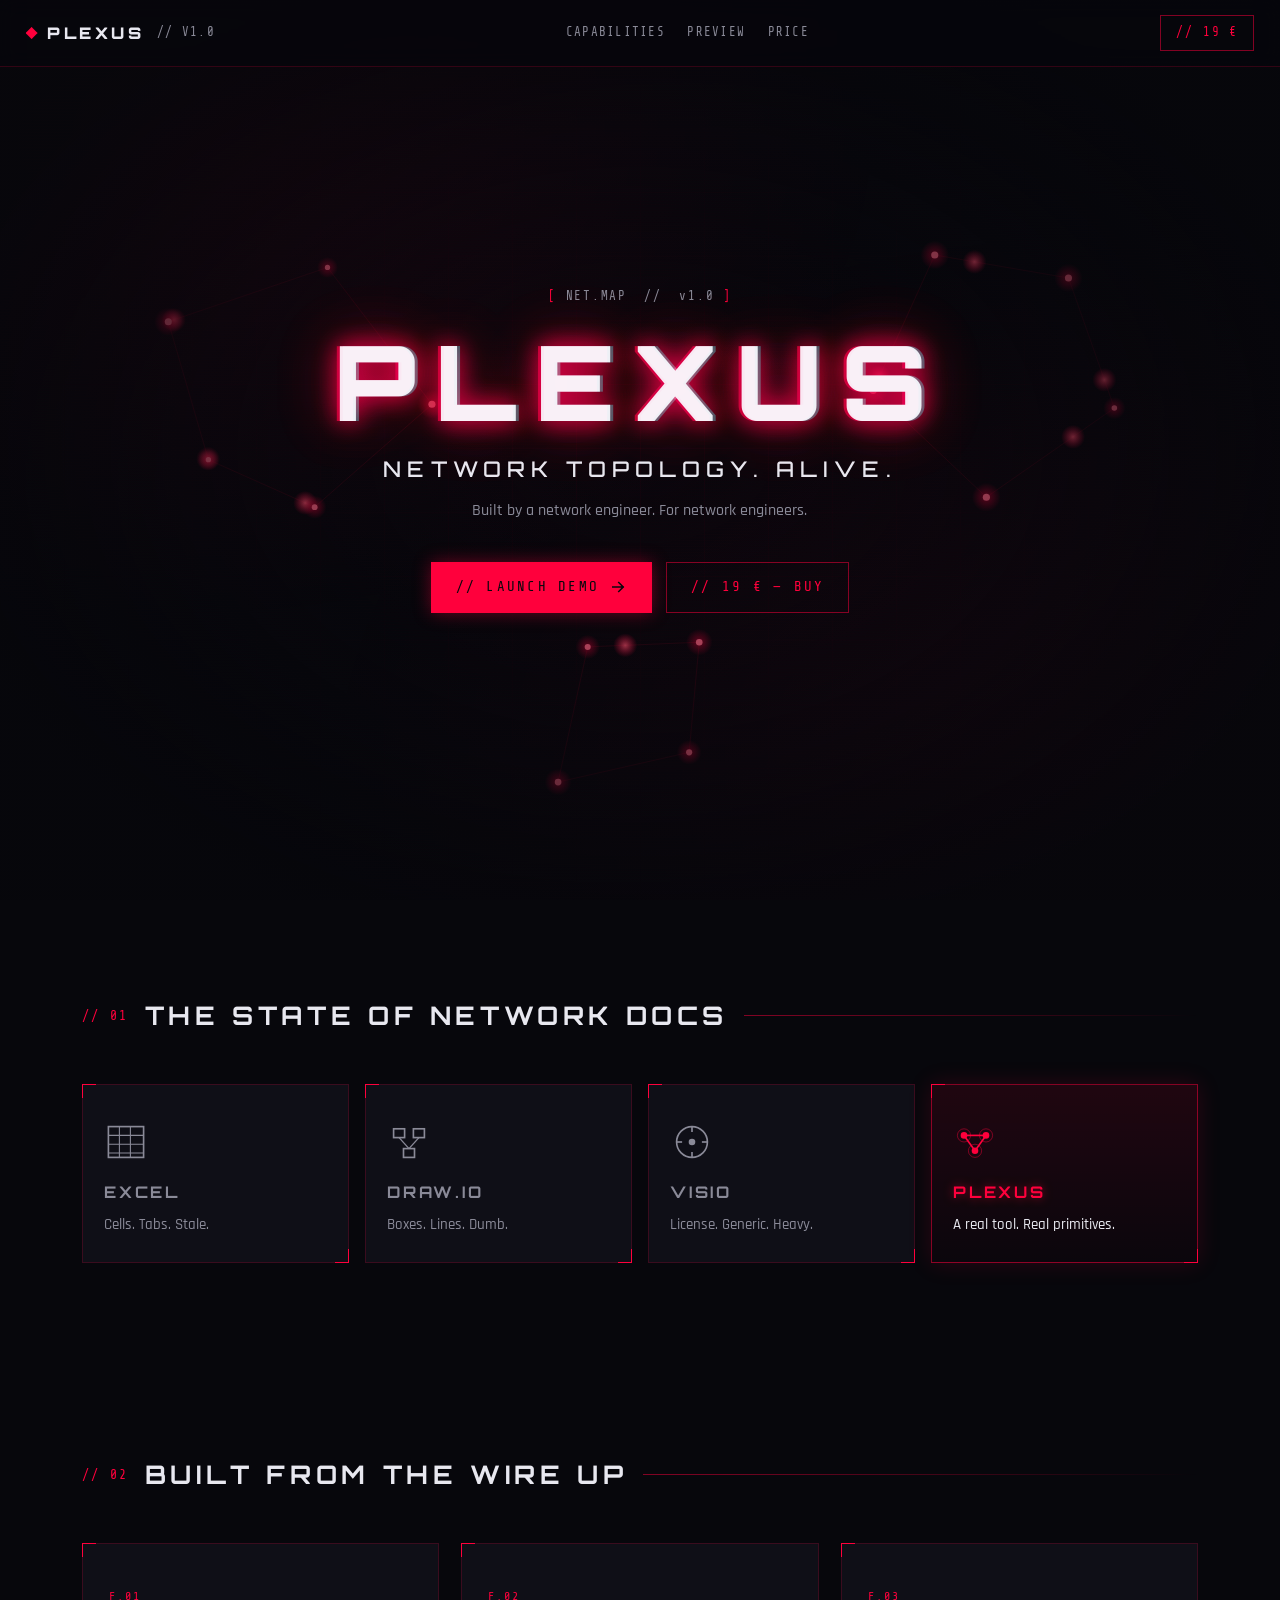
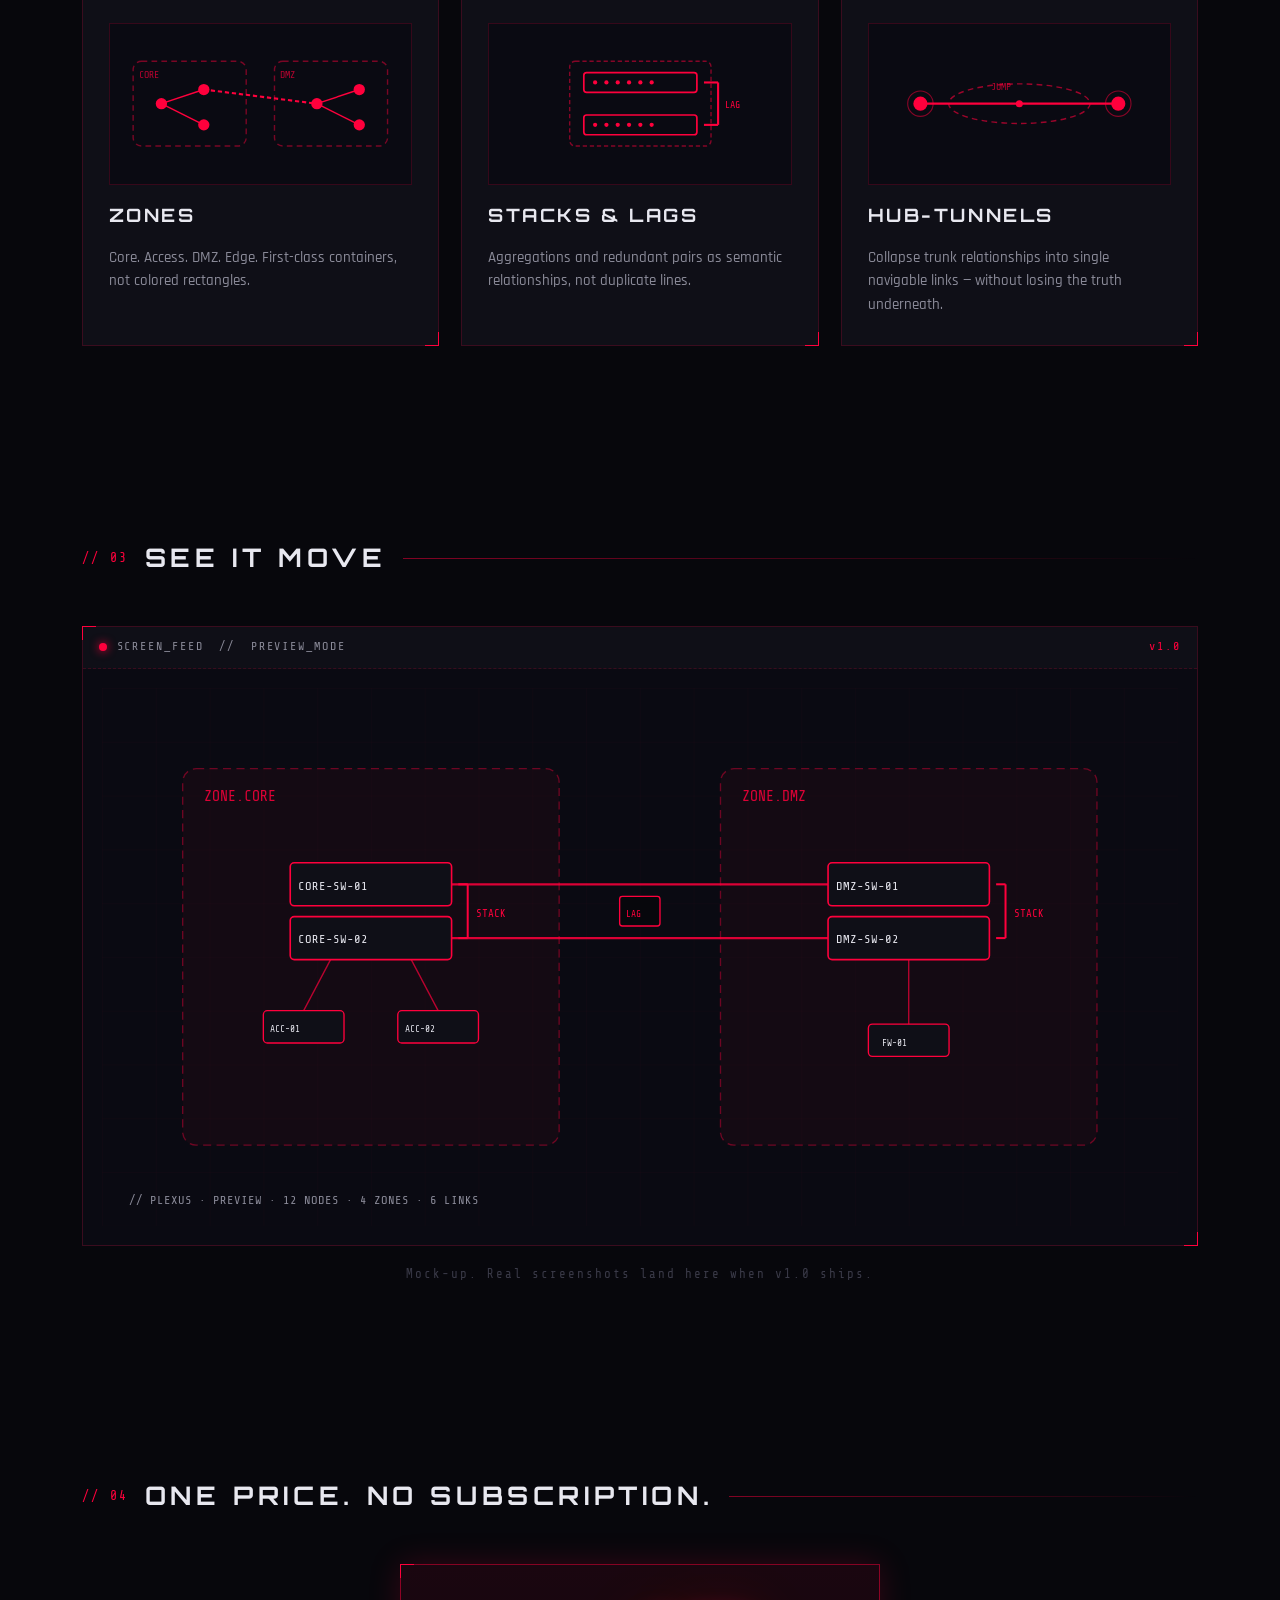
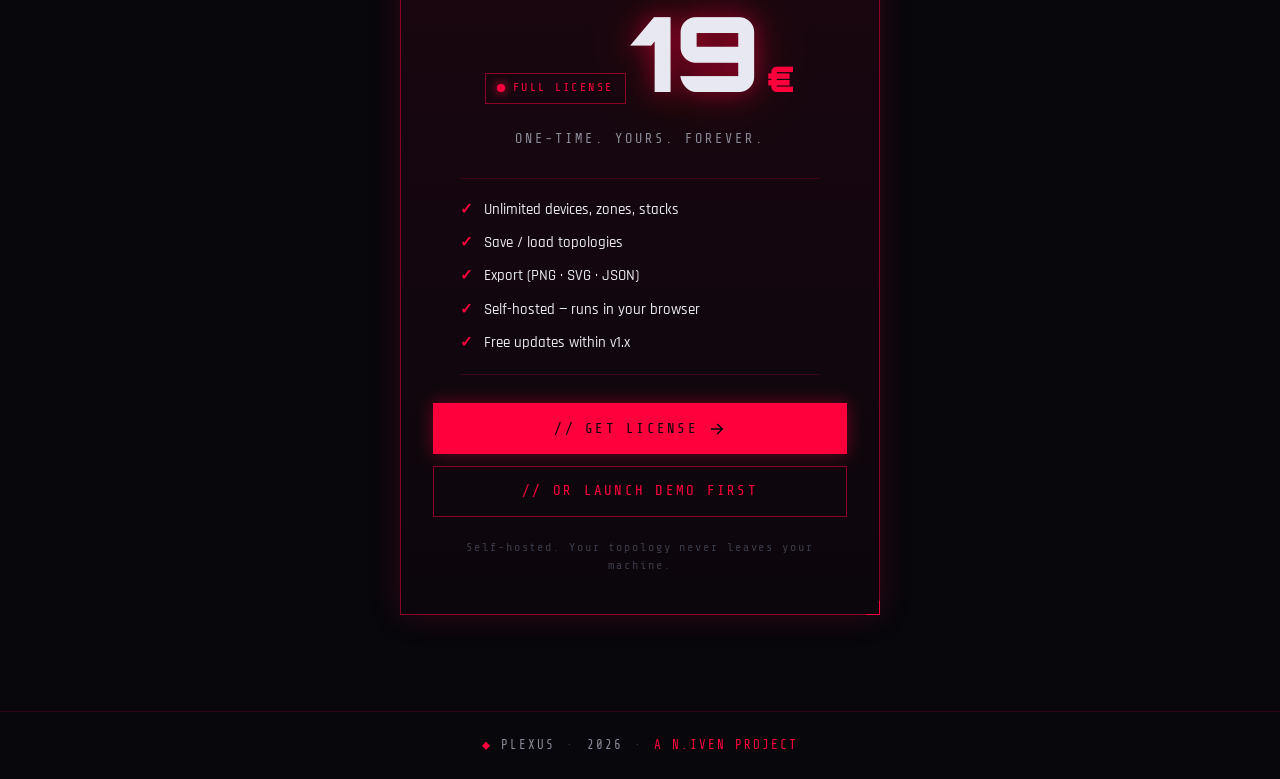
==== commit 27f0ad79: "PLEXUS v0.3.0 — balanced rewrite (real visuals, tighter scale) Rebuild after v0.2 looked nakedly tex" ====
--- a/plexus/index.html
+++ b/plexus/index.html
@@ -3,8 +3,8 @@
 <head>
   <meta charset="UTF-8">
   <meta name="viewport" content="width=device-width, initial-scale=1.0">
-  <title>PLEXUS</title>
-  <meta name="description" content="Plexus — network topology, alive.">
+  <title>PLEXUS // Network Topology</title>
+  <meta name="description" content="Plexus — network topology, alive. Built by network engineers, for network engineers.">
   <link rel="icon" type="image/svg+xml" href="../favicon.svg">
   <meta name="theme-color" content="#07070c">
   <link rel="preconnect" href="https://fonts.googleapis.com">
@@ -21,10 +21,14 @@
     <a href="#hero" class="brand">
       <span class="brand-mark" aria-hidden="true"></span>
       <span class="brand-name">PLEXUS</span>
+      <span class="brand-tag">// v1.0</span>
     </a>
-    <a href="#price" class="topcta">
-      <span>// 19 €</span>
-    </a>
+    <nav class="topnav">
+      <a href="#capabilities">Capabilities</a>
+      <a href="#showcase">Preview</a>
+      <a href="#price">Price</a>
+    </nav>
+    <a href="#price" class="topcta">// 19 €</a>
   </header>
 
   <main>
@@ -32,98 +36,322 @@
     <section class="hero" id="hero">
       <canvas class="topo-canvas" id="topo-canvas" aria-hidden="true"></canvas>
       <div class="hero-overlay">
+        <div class="hero-meta">
+          <span class="bracket">[</span>
+          <span>NET.MAP &nbsp;//&nbsp; v1.0</span>
+          <span class="bracket">]</span>
+        </div>
         <h1 class="hero-title" data-text="PLEXUS">PLEXUS</h1>
         <p class="hero-tagline">Network topology. Alive.</p>
+        <p class="hero-sub">Built by a network engineer. For network engineers.</p>
         <div class="hero-actions">
           <a href="#" class="cta cta-primary" data-action="demo">
             <span>// LAUNCH DEMO</span>
+            <svg viewBox="0 0 24 24" width="18" height="18" aria-hidden="true">
+              <path d="M5 12 H19 M13 6 L19 12 L13 18" stroke="currentColor" fill="none" stroke-width="2" stroke-linecap="square"/>
+            </svg>
           </a>
-        </div>
-      </div>
-      <div class="hero-scroll" aria-hidden="true">
-        <span>SCROLL</span>
-        <span class="scroll-line"></span>
+          <a href="#price" class="cta cta-ghost">// 19 € — BUY</a>
+        </div>
       </div>
     </section>
 
-    <!-- ============ STATEMENT 1 ============ -->
-    <section class="statement">
-      <p class="state-tag">// 01 · THE TRUTH</p>
-      <h2 class="state-text">
-        <span class="strike">Excel.</span>
-        <span class="strike">Visio.</span>
-        <span class="strike">Draw.io.</span>
-      </h2>
-      <p class="state-sub">None of them know what a LAG is.</p>
+    <!-- ============ PROBLEM ============ -->
+    <section class="problem container" id="problem">
+      <div class="section-header">
+        <span class="section-tag">// 01</span>
+        <h2>THE STATE OF NETWORK DOCS</h2>
+        <div class="section-line"></div>
+      </div>
+      <div class="problem-grid">
+        <div class="prob-card">
+          <div class="card-corners"></div>
+          <div class="prob-icon">
+            <svg viewBox="0 0 40 40" aria-hidden="true">
+              <rect x="4" y="6" width="32" height="28" fill="none" stroke="currentColor" stroke-width="1.5"/>
+              <line x1="4" y1="14" x2="36" y2="14" stroke="currentColor" stroke-width="1"/>
+              <line x1="4" y1="22" x2="36" y2="22" stroke="currentColor" stroke-width="1"/>
+              <line x1="4" y1="30" x2="36" y2="30" stroke="currentColor" stroke-width="1"/>
+              <line x1="14" y1="6" x2="14" y2="34" stroke="currentColor" stroke-width="1"/>
+              <line x1="24" y1="6" x2="24" y2="34" stroke="currentColor" stroke-width="1"/>
+            </svg>
+          </div>
+          <h3>EXCEL</h3>
+          <p>Cells. Tabs. Stale.</p>
+        </div>
+
+        <div class="prob-card">
+          <div class="card-corners"></div>
+          <div class="prob-icon">
+            <svg viewBox="0 0 40 40" aria-hidden="true">
+              <rect x="6" y="8" width="10" height="8" fill="none" stroke="currentColor" stroke-width="1.5"/>
+              <rect x="24" y="8" width="10" height="8" fill="none" stroke="currentColor" stroke-width="1.5"/>
+              <rect x="15" y="26" width="10" height="8" fill="none" stroke="currentColor" stroke-width="1.5"/>
+              <line x1="11" y1="16" x2="20" y2="26" stroke="currentColor" stroke-width="1.2"/>
+              <line x1="29" y1="16" x2="20" y2="26" stroke="currentColor" stroke-width="1.2"/>
+            </svg>
+          </div>
+          <h3>DRAW.IO</h3>
+          <p>Boxes. Lines. Dumb.</p>
+        </div>
+
+        <div class="prob-card">
+          <div class="card-corners"></div>
+          <div class="prob-icon">
+            <svg viewBox="0 0 40 40" aria-hidden="true">
+              <circle cx="20" cy="20" r="14" fill="none" stroke="currentColor" stroke-width="1.5"/>
+              <circle cx="20" cy="20" r="3" fill="currentColor"/>
+              <line x1="20" y1="6" x2="20" y2="11" stroke="currentColor" stroke-width="1.5"/>
+              <line x1="20" y1="29" x2="20" y2="34" stroke="currentColor" stroke-width="1.5"/>
+              <line x1="6" y1="20" x2="11" y2="20" stroke="currentColor" stroke-width="1.5"/>
+              <line x1="29" y1="20" x2="34" y2="20" stroke="currentColor" stroke-width="1.5"/>
+            </svg>
+          </div>
+          <h3>VISIO</h3>
+          <p>License. Generic. Heavy.</p>
+        </div>
+
+        <div class="prob-card highlight">
+          <div class="card-corners"></div>
+          <div class="prob-icon">
+            <svg viewBox="0 0 40 40" aria-hidden="true">
+              <circle cx="10" cy="14" r="3" fill="currentColor"/>
+              <circle cx="30" cy="14" r="3" fill="currentColor"/>
+              <circle cx="20" cy="28" r="3" fill="currentColor"/>
+              <line x1="10" y1="14" x2="30" y2="14" stroke="currentColor" stroke-width="1.5"/>
+              <line x1="10" y1="14" x2="20" y2="28" stroke="currentColor" stroke-width="1.5"/>
+              <line x1="30" y1="14" x2="20" y2="28" stroke="currentColor" stroke-width="1.5"/>
+              <circle cx="10" cy="14" r="6" fill="none" stroke="currentColor" stroke-width="0.8" opacity="0.5"/>
+              <circle cx="30" cy="14" r="6" fill="none" stroke="currentColor" stroke-width="0.8" opacity="0.5"/>
+              <circle cx="20" cy="28" r="6" fill="none" stroke="currentColor" stroke-width="0.8" opacity="0.5"/>
+            </svg>
+          </div>
+          <h3>PLEXUS</h3>
+          <p>A real tool. Real primitives.</p>
+        </div>
+      </div>
     </section>
 
-    <!-- ============ STATEMENT 2 ============ -->
-    <section class="statement big">
-      <p class="state-tag">// 02 · THE FIX</p>
-      <h2 class="state-text huge">
-        Built<br>
-        from the<br>
-        <span class="accent">wire up.</span>
-      </h2>
+    <!-- ============ CAPABILITIES ============ -->
+    <section class="capabilities container" id="capabilities">
+      <div class="section-header">
+        <span class="section-tag">// 02</span>
+        <h2>BUILT FROM THE WIRE UP</h2>
+        <div class="section-line"></div>
+      </div>
+
+      <div class="cap-grid">
+        <article class="cap">
+          <div class="card-corners"></div>
+          <div class="cap-id">F.01</div>
+          <div class="cap-visual" aria-hidden="true">
+            <svg viewBox="0 0 200 100">
+              <!-- Zone 1 -->
+              <rect x="10" y="20" width="80" height="60" rx="6" fill="none" stroke="currentColor" stroke-width="1" opacity="0.45" stroke-dasharray="4 3"/>
+              <text x="14" y="32" font-family="Share Tech Mono" font-size="7" fill="currentColor" opacity="0.7">CORE</text>
+              <circle cx="30" cy="50" r="4" fill="currentColor"/>
+              <circle cx="60" cy="40" r="4" fill="currentColor"/>
+              <circle cx="60" cy="65" r="4" fill="currentColor"/>
+              <line x1="30" y1="50" x2="60" y2="40" stroke="currentColor" stroke-width="1"/>
+              <line x1="30" y1="50" x2="60" y2="65" stroke="currentColor" stroke-width="1"/>
+              <!-- Zone 2 -->
+              <rect x="110" y="20" width="80" height="60" rx="6" fill="none" stroke="currentColor" stroke-width="1" opacity="0.45" stroke-dasharray="4 3"/>
+              <text x="114" y="32" font-family="Share Tech Mono" font-size="7" fill="currentColor" opacity="0.7">DMZ</text>
+              <circle cx="140" cy="50" r="4" fill="currentColor"/>
+              <circle cx="170" cy="40" r="4" fill="currentColor"/>
+              <circle cx="170" cy="65" r="4" fill="currentColor"/>
+              <line x1="140" y1="50" x2="170" y2="40" stroke="currentColor" stroke-width="1"/>
+              <line x1="140" y1="50" x2="170" y2="65" stroke="currentColor" stroke-width="1"/>
+              <!-- Cross-zone link -->
+              <line x1="60" y1="40" x2="140" y2="50" stroke="currentColor" stroke-width="1.5" stroke-dasharray="3 2"/>
+            </svg>
+          </div>
+          <h3>ZONES</h3>
+          <p>Core. Access. DMZ. Edge. First-class containers, not colored rectangles.</p>
+        </article>
+
+        <article class="cap">
+          <div class="card-corners"></div>
+          <div class="cap-id">F.02</div>
+          <div class="cap-visual" aria-hidden="true">
+            <svg viewBox="0 0 200 100">
+              <!-- Stack frame -->
+              <rect x="50" y="20" width="100" height="60" rx="4" fill="none" stroke="currentColor" stroke-width="1" opacity="0.5" stroke-dasharray="3 2"/>
+              <!-- Switch 1 -->
+              <rect x="60" y="28" width="80" height="14" rx="2" fill="none" stroke="currentColor" stroke-width="1.2"/>
+              <circle cx="68" cy="35" r="1.5" fill="currentColor"/>
+              <circle cx="76" cy="35" r="1.5" fill="currentColor"/>
+              <circle cx="84" cy="35" r="1.5" fill="currentColor"/>
+              <circle cx="92" cy="35" r="1.5" fill="currentColor"/>
+              <circle cx="100" cy="35" r="1.5" fill="currentColor"/>
+              <circle cx="108" cy="35" r="1.5" fill="currentColor"/>
+              <!-- Switch 2 -->
+              <rect x="60" y="58" width="80" height="14" rx="2" fill="none" stroke="currentColor" stroke-width="1.2"/>
+              <circle cx="68" cy="65" r="1.5" fill="currentColor"/>
+              <circle cx="76" cy="65" r="1.5" fill="currentColor"/>
+              <circle cx="84" cy="65" r="1.5" fill="currentColor"/>
+              <circle cx="92" cy="65" r="1.5" fill="currentColor"/>
+              <circle cx="100" cy="65" r="1.5" fill="currentColor"/>
+              <circle cx="108" cy="65" r="1.5" fill="currentColor"/>
+              <!-- Stack indicator -->
+              <line x1="145" y1="35" x2="155" y2="35" stroke="currentColor" stroke-width="1.5"/>
+              <line x1="155" y1="35" x2="155" y2="65" stroke="currentColor" stroke-width="1.5"/>
+              <line x1="145" y1="65" x2="155" y2="65" stroke="currentColor" stroke-width="1.5"/>
+              <text x="160" y="53" font-family="Share Tech Mono" font-size="7" fill="currentColor">LAG</text>
+            </svg>
+          </div>
+          <h3>STACKS &amp; LAGS</h3>
+          <p>Aggregations and redundant pairs as semantic relationships, not duplicate lines.</p>
+        </article>
+
+        <article class="cap">
+          <div class="card-corners"></div>
+          <div class="cap-id">F.03</div>
+          <div class="cap-visual" aria-hidden="true">
+            <svg viewBox="0 0 200 100">
+              <!-- Left node -->
+              <circle cx="30" cy="50" r="5" fill="currentColor"/>
+              <circle cx="30" cy="50" r="9" fill="none" stroke="currentColor" stroke-width="0.8" opacity="0.5"/>
+              <!-- Tunnel -->
+              <ellipse cx="100" cy="50" rx="50" ry="14" fill="none" stroke="currentColor" stroke-width="1" stroke-dasharray="4 3" opacity="0.6"/>
+              <text x="80" y="40" font-family="Share Tech Mono" font-size="7" fill="currentColor" opacity="0.7">JUMP</text>
+              <line x1="30" y1="50" x2="170" y2="50" stroke="currentColor" stroke-width="1.5"/>
+              <!-- Pulse dot mid-tunnel -->
+              <circle cx="100" cy="50" r="2.5" fill="currentColor"/>
+              <!-- Right node -->
+              <circle cx="170" cy="50" r="5" fill="currentColor"/>
+              <circle cx="170" cy="50" r="9" fill="none" stroke="currentColor" stroke-width="0.8" opacity="0.5"/>
+            </svg>
+          </div>
+          <h3>HUB-TUNNELS</h3>
+          <p>Collapse trunk relationships into single navigable links — without losing the truth underneath.</p>
+        </article>
+      </div>
     </section>
 
-    <!-- ============ FEATURES — 3 BIG WORDS ============ -->
-    <section class="primitives">
-      <p class="state-tag">// 03 · PRIMITIVES</p>
-      <div class="prim-row">
-        <div class="prim">
-          <span class="prim-num">01</span>
-          <h3>ZONES</h3>
-        </div>
-        <div class="prim">
-          <span class="prim-num">02</span>
-          <h3>STACKS</h3>
-        </div>
-        <div class="prim">
-          <span class="prim-num">03</span>
-          <h3>TUNNELS</h3>
-        </div>
-      </div>
-      <p class="prim-foot">First-class. Not afterthoughts.</p>
-    </section>
-
-    <!-- ============ SHOWCASE PLACEHOLDER ============ -->
-    <section class="showcase">
-      <p class="state-tag">// 04 · IN MOTION</p>
+    <!-- ============ SHOWCASE ============ -->
+    <section class="showcase container" id="showcase">
+      <div class="section-header">
+        <span class="section-tag">// 03</span>
+        <h2>SEE IT MOVE</h2>
+        <div class="section-line"></div>
+      </div>
       <div class="showcase-frame">
         <div class="card-corners"></div>
         <div class="frame-meta">
           <span class="pulse"></span>
-          <span>SCREEN_FEED</span>
+          <span>SCREEN_FEED &nbsp;//&nbsp; PREVIEW_MODE</span>
+          <span class="frame-meta-right">v1.0</span>
         </div>
         <div class="frame-body">
-          <p class="frame-hint">Live demo recording lands here.</p>
-        </div>
-      </div>
+          <svg class="topo-mock" viewBox="0 0 800 400" preserveAspectRatio="xMidYMid meet" aria-hidden="true">
+            <!-- Background grid -->
+            <defs>
+              <pattern id="mockgrid" width="40" height="40" patternUnits="userSpaceOnUse">
+                <path d="M 40 0 L 0 0 0 40" fill="none" stroke="rgba(255,0,60,0.06)" stroke-width="0.5"/>
+              </pattern>
+            </defs>
+            <rect width="800" height="400" fill="url(#mockgrid)"/>
+
+            <!-- Zone A -->
+            <rect x="60" y="60" width="280" height="280" rx="10" fill="rgba(255,0,60,0.04)" stroke="rgba(255,0,60,0.4)" stroke-width="1" stroke-dasharray="6 4"/>
+            <text x="76" y="84" font-family="Share Tech Mono" font-size="11" fill="#ff003c" opacity="0.85">ZONE.CORE</text>
+
+            <!-- Zone B -->
+            <rect x="460" y="60" width="280" height="280" rx="10" fill="rgba(255,0,60,0.04)" stroke="rgba(255,0,60,0.4)" stroke-width="1" stroke-dasharray="6 4"/>
+            <text x="476" y="84" font-family="Share Tech Mono" font-size="11" fill="#ff003c" opacity="0.85">ZONE.DMZ</text>
+
+            <!-- Stack core -->
+            <rect x="140" y="130" width="120" height="32" rx="3" fill="#0f0f17" stroke="#ff003c" stroke-width="1.2"/>
+            <rect x="140" y="170" width="120" height="32" rx="3" fill="#0f0f17" stroke="#ff003c" stroke-width="1.2"/>
+            <text x="146" y="150" font-family="Share Tech Mono" font-size="9" fill="#e8e8f0">CORE-SW-01</text>
+            <text x="146" y="190" font-family="Share Tech Mono" font-size="9" fill="#e8e8f0">CORE-SW-02</text>
+            <!-- Stack bracket -->
+            <line x1="265" y1="146" x2="272" y2="146" stroke="#ff003c" stroke-width="1.5"/>
+            <line x1="272" y1="146" x2="272" y2="186" stroke="#ff003c" stroke-width="1.5"/>
+            <line x1="265" y1="186" x2="272" y2="186" stroke="#ff003c" stroke-width="1.5"/>
+            <text x="278" y="170" font-family="Share Tech Mono" font-size="8" fill="#ff003c">STACK</text>
+
+            <!-- Access -->
+            <rect x="120" y="240" width="60" height="24" rx="3" fill="#0f0f17" stroke="#ff003c" stroke-width="1"/>
+            <text x="125" y="256" font-family="Share Tech Mono" font-size="7" fill="#e8e8f0">ACC-01</text>
+            <rect x="220" y="240" width="60" height="24" rx="3" fill="#0f0f17" stroke="#ff003c" stroke-width="1"/>
+            <text x="225" y="256" font-family="Share Tech Mono" font-size="7" fill="#e8e8f0">ACC-02</text>
+
+            <line x1="170" y1="202" x2="150" y2="240" stroke="#ff003c" stroke-width="1" opacity="0.7"/>
+            <line x1="230" y1="202" x2="250" y2="240" stroke="#ff003c" stroke-width="1" opacity="0.7"/>
+
+            <!-- DMZ stack -->
+            <rect x="540" y="130" width="120" height="32" rx="3" fill="#0f0f17" stroke="#ff003c" stroke-width="1.2"/>
+            <rect x="540" y="170" width="120" height="32" rx="3" fill="#0f0f17" stroke="#ff003c" stroke-width="1.2"/>
+            <text x="546" y="150" font-family="Share Tech Mono" font-size="9" fill="#e8e8f0">DMZ-SW-01</text>
+            <text x="546" y="190" font-family="Share Tech Mono" font-size="9" fill="#e8e8f0">DMZ-SW-02</text>
+            <line x1="665" y1="146" x2="672" y2="146" stroke="#ff003c" stroke-width="1.5"/>
+            <line x1="672" y1="146" x2="672" y2="186" stroke="#ff003c" stroke-width="1.5"/>
+            <line x1="665" y1="186" x2="672" y2="186" stroke="#ff003c" stroke-width="1.5"/>
+            <text x="678" y="170" font-family="Share Tech Mono" font-size="8" fill="#ff003c">STACK</text>
+
+            <!-- Firewall -->
+            <rect x="570" y="250" width="60" height="24" rx="3" fill="#0f0f17" stroke="#ff003c" stroke-width="1"/>
+            <text x="580" y="266" font-family="Share Tech Mono" font-size="7" fill="#e8e8f0">FW-01</text>
+            <line x1="600" y1="202" x2="600" y2="250" stroke="#ff003c" stroke-width="1" opacity="0.7"/>
+
+            <!-- Cross-zone LAG-pair -->
+            <line x1="260" y1="146" x2="540" y2="146" stroke="#ff003c" stroke-width="1.6" opacity="0.85"/>
+            <line x1="260" y1="186" x2="540" y2="186" stroke="#ff003c" stroke-width="1.6" opacity="0.85"/>
+            <rect x="385" y="155" width="30" height="22" rx="2" fill="#07070c" stroke="#ff003c" stroke-width="1"/>
+            <text x="390" y="170" font-family="Share Tech Mono" font-size="7" fill="#ff003c">LAG</text>
+
+            <!-- HUD label -->
+            <text x="20" y="384" font-family="Share Tech Mono" font-size="9" fill="#8a8a98">// PLEXUS · PREVIEW · 12 NODES · 4 ZONES · 6 LINKS</text>
+          </svg>
+        </div>
+      </div>
+      <p class="showcase-note">Mock-up. Real screenshots land here when v1.0 ships.</p>
     </section>
 
-    <!-- ============ PRICING — ONE BIG NUMBER ============ -->
-    <section class="price-section" id="price">
-      <p class="state-tag">// 05 · PRICE</p>
-      <div class="price-mega">
+    <!-- ============ PRICING ============ -->
+    <section class="pricing container" id="price">
+      <div class="section-header">
+        <span class="section-tag">// 04</span>
+        <h2>ONE PRICE. NO SUBSCRIPTION.</h2>
+        <div class="section-line"></div>
+      </div>
+
+      <div class="price-card">
+        <div class="card-corners"></div>
+        <div class="price-flag">
+          <span class="pulse"></span>
+          <span>FULL LICENSE</span>
+        </div>
         <div class="price-amount">
           <span class="price-num">19</span>
           <span class="price-currency">€</span>
         </div>
-        <p class="price-label">Once. Yours. Forever.</p>
-      </div>
-      <div class="price-actions">
-        <a href="#" class="cta cta-primary big" data-action="buy">
-          <span>// GET PLEXUS</span>
-          <svg viewBox="0 0 24 24" width="20" height="20" aria-hidden="true">
-            <path d="M5 12 H19 M13 6 L19 12 L13 18" stroke="currentColor" fill="none" stroke-width="2" stroke-linecap="square"/>
-          </svg>
-        </a>
-        <a href="#" class="cta cta-ghost" data-action="demo">
-          <span>// OR TRY DEMO</span>
-        </a>
-      </div>
-      <p class="price-fine">Self-hosted. One-time. No subscription.</p>
+        <p class="price-label">One-time. Yours. Forever.</p>
+
+        <ul class="price-list">
+          <li><span class="check">✓</span> Unlimited devices, zones, stacks</li>
+          <li><span class="check">✓</span> Save / load topologies</li>
+          <li><span class="check">✓</span> Export (PNG · SVG · JSON)</li>
+          <li><span class="check">✓</span> Self-hosted — runs in your browser</li>
+          <li><span class="check">✓</span> Free updates within v1.x</li>
+        </ul>
+
+        <div class="price-actions">
+          <a href="#" class="cta cta-primary full" data-action="buy">
+            <span>// GET LICENSE</span>
+            <svg viewBox="0 0 24 24" width="18" height="18" aria-hidden="true">
+              <path d="M5 12 H19 M13 6 L19 12 L13 18" stroke="currentColor" fill="none" stroke-width="2" stroke-linecap="square"/>
+            </svg>
+          </a>
+          <a href="#" class="cta cta-ghost full" data-action="demo">
+            <span>// OR LAUNCH DEMO FIRST</span>
+          </a>
+        </div>
+
+        <p class="price-fine">Self-hosted. Your topology never leaves your machine.</p>
+      </div>
     </section>
   </main>
 
@@ -134,7 +362,7 @@
       <span class="dot">·</span>
       <span>2026</span>
       <span class="dot">·</span>
-      <a href="../" class="footer-link">N.IVEN</a>
+      <a href="../" class="footer-link">A N.IVEN PROJECT</a>
     </div>
   </footer>
 
@@ -144,29 +372,27 @@
       const canvas = document.getElementById('topo-canvas');
       if (!canvas) return;
       const ctx = canvas.getContext('2d');
-      let W = 0, H = 0, dpr = window.devicePixelRatio || 1;
+      const dpr = Math.min(window.devicePixelRatio || 1, 2);
+      let W = 0, H = 0;
+      let nodes = [];
+      let links = [];
+      let pulses = [];
 
       function resize() {
         const rect = canvas.getBoundingClientRect();
-        W = rect.width;
-        H = rect.height;
-        canvas.width = W * dpr;
-        canvas.height = H * dpr;
+        W = Math.max(1, rect.width);
+        H = Math.max(1, rect.height);
+        canvas.width  = Math.round(W * dpr);
+        canvas.height = Math.round(H * dpr);
         ctx.setTransform(dpr, 0, 0, dpr, 0, 0);
         layout();
       }
 
-      // Nodes laid out in a loose mesh — feels like a network, not a circle
-      let nodes = [];
-      let links = [];
-      let pulses = [];
-
       function layout() {
-        // Three "zones" — left, right, center cluster
         const zones = [
-          { cx: W * 0.22, cy: H * 0.55, r: Math.min(W, H) * 0.18, count: 5 },
-          { cx: W * 0.78, cy: H * 0.45, r: Math.min(W, H) * 0.18, count: 5 },
-          { cx: W * 0.50, cy: H * 0.72, r: Math.min(W, H) * 0.14, count: 4 },
+          { cx: W * 0.22, cy: H * 0.45, r: Math.min(W, H) * 0.18, count: 5 },
+          { cx: W * 0.78, cy: H * 0.40, r: Math.min(W, H) * 0.18, count: 5 },
+          { cx: W * 0.50, cy: H * 0.78, r: Math.min(W, H) * 0.14, count: 4 },
         ];
         nodes = [];
         zones.forEach((z, zi) => {
@@ -179,11 +405,10 @@
               ox: 0, oy: 0,
               t: Math.random() * Math.PI * 2,
               zone: zi,
-              size: 3 + Math.random() * 2,
+              size: 2.5 + Math.random() * 1.5,
             });
           }
         });
-        // Links: each node to nearest 2 in any zone
         links = [];
         for (let i = 0; i < nodes.length; i++) {
           const dists = nodes
@@ -201,40 +426,33 @@
       function spawnPulse() {
         if (links.length === 0) return;
         const link = links[(Math.random() * links.length) | 0];
-        pulses.push({
-          a: link.a,
-          b: link.b,
-          t: 0,
-          speed: 0.005 + Math.random() * 0.008,
-        });
+        pulses.push({ a: link.a, b: link.b, t: 0, speed: 0.005 + Math.random() * 0.008 });
       }
 
       let lastSpawn = 0;
       function tick(now) {
+        if (W === 0 || H === 0) { requestAnimationFrame(tick); return; }
         ctx.clearRect(0, 0, W, H);
 
-        // gentle node breathing
         nodes.forEach((n) => {
           n.t += 0.012;
           n.ox = Math.sin(n.t) * 1.2;
           n.oy = Math.cos(n.t * 0.8) * 1.2;
         });
 
-        // links
         ctx.lineWidth = 1;
         links.forEach((l) => {
           const a = nodes[l.a], b = nodes[l.b];
           const ax = a.x + a.ox, ay = a.y + a.oy;
           const bx = b.x + b.ox, by = b.y + b.oy;
           const cross = a.zone !== b.zone;
-          ctx.strokeStyle = cross ? 'rgba(255, 0, 60, 0.35)' : 'rgba(255, 0, 60, 0.14)';
+          ctx.strokeStyle = cross ? 'rgba(255, 0, 60, 0.32)' : 'rgba(255, 0, 60, 0.13)';
           ctx.beginPath();
           ctx.moveTo(ax, ay);
           ctx.lineTo(bx, by);
           ctx.stroke();
         });
 
-        // pulses
         pulses = pulses.filter((p) => p.t < 1);
         pulses.forEach((p) => {
           p.t += p.speed;
@@ -243,47 +461,31 @@
           const bx = b.x + b.ox, by = b.y + b.oy;
           const px = ax + (bx - ax) * p.t;
           const py = ay + (by - ay) * p.t;
-          const grd = ctx.createRadialGradient(px, py, 0, px, py, 14);
-          grd.addColorStop(0, 'rgba(255, 80, 110, 0.95)');
+          const grd = ctx.createRadialGradient(px, py, 0, px, py, 12);
+          grd.addColorStop(0, 'rgba(255, 80, 110, 0.9)');
           grd.addColorStop(1, 'rgba(255, 0, 60, 0)');
           ctx.fillStyle = grd;
           ctx.beginPath();
-          ctx.arc(px, py, 14, 0, Math.PI * 2);
+          ctx.arc(px, py, 12, 0, Math.PI * 2);
           ctx.fill();
         });
 
-        // nodes
         nodes.forEach((n) => {
           const x = n.x + n.ox, y = n.y + n.oy;
-          // glow
           const grd = ctx.createRadialGradient(x, y, 0, x, y, n.size * 4);
-          grd.addColorStop(0, 'rgba(255, 0, 60, 0.6)');
+          grd.addColorStop(0, 'rgba(255, 0, 60, 0.55)');
           grd.addColorStop(1, 'rgba(255, 0, 60, 0)');
           ctx.fillStyle = grd;
           ctx.beginPath();
           ctx.arc(x, y, n.size * 4, 0, Math.PI * 2);
           ctx.fill();
-          // core
           ctx.fillStyle = '#ff6080';
           ctx.beginPath();
           ctx.arc(x, y, n.size, 0, Math.PI * 2);
           ctx.fill();
-          // crosshair
-          ctx.strokeStyle = 'rgba(255, 0, 60, 0.55)';
-          ctx.lineWidth = 1;
-          ctx.beginPath();
-          ctx.moveTo(x - n.size * 2.3, y);
-          ctx.lineTo(x - n.size * 1.3, y);
-          ctx.moveTo(x + n.size * 1.3, y);
-          ctx.lineTo(x + n.size * 2.3, y);
-          ctx.moveTo(x, y - n.size * 2.3);
-          ctx.lineTo(x, y - n.size * 1.3);
-          ctx.moveTo(x, y + n.size * 1.3);
-          ctx.lineTo(x, y + n.size * 2.3);
-          ctx.stroke();
         });
 
-        if (now - lastSpawn > 250) {
+        if (now - lastSpawn > 280) {
           spawnPulse();
           lastSpawn = now;
         }
@@ -292,8 +494,15 @@
       }
 
       window.addEventListener('resize', resize);
-      resize();
-      requestAnimationFrame(tick);
+      // Defer init until layout settles
+      const init = () => {
+        resize();
+        // Some browsers report 0 height for an instant — re-measure on next frame
+        requestAnimationFrame(() => { resize(); });
+        requestAnimationFrame(tick);
+      };
+      if (document.readyState === 'complete') init();
+      else window.addEventListener('load', init);
     })();
 
     // ============ Placeholder click handler ============
--- a/plexus/styles.css
+++ b/plexus/styles.css
@@ -1,6 +1,6 @@
 /* ===================================================
-   PLEXUS — Landing page (visual-first rewrite)
-   Less text, more presence.
+   PLEXUS — Landing page (v0.3 — balanced rewrite)
+   Tighter scale. Real visuals. Polished cards.
    =================================================== */
 
 :root {
@@ -8,6 +8,7 @@
   --bg-2: #0a0a12;
   --surface: #0f0f17;
   --surface-2: #14141e;
+  --surface-3: #1c1c28;
   --red: #ff003c;
   --red-glow: #ff2d5e;
   --red-soft: rgba(255, 0, 60, 0.08);
@@ -37,9 +38,12 @@
   min-height: 100vh;
   overflow-x: hidden;
   line-height: 1.55;
-}
-
-/* === Global decorative layers === */
+  cursor: default;
+}
+
+a, button, .cta { cursor: pointer; }
+
+/* === Background layers === */
 .grid-bg {
   position: fixed;
   inset: 0;
@@ -84,7 +88,16 @@
 }
 
 /* ===================================================
-   Top bar — minimal
+   Container — every section uses this for centering
+   =================================================== */
+.container {
+  max-width: 1180px;
+  margin: 0 auto;
+  padding: 6rem 2rem;
+}
+
+/* ===================================================
+   Top bar
    =================================================== */
 .topbar {
   position: fixed;
@@ -92,8 +105,8 @@
   display: flex;
   justify-content: space-between;
   align-items: center;
-  padding: 1rem 2rem;
-  background: rgba(7, 7, 12, 0.55);
+  padding: 0.95rem 1.6rem;
+  background: rgba(7, 7, 12, 0.7);
   backdrop-filter: blur(10px);
   border-bottom: 1px solid var(--border);
   z-index: 50;
@@ -105,23 +118,24 @@
 .brand {
   display: flex;
   align-items: center;
-  gap: 0.75rem;
+  gap: 0.6rem;
   text-decoration: none;
   color: var(--text);
+  text-transform: uppercase;
 }
 
 .brand-mark {
   width: 12px;
   height: 12px;
   background: var(--red);
-  box-shadow: 0 0 14px var(--red);
+  box-shadow: 0 0 12px var(--red);
   clip-path: polygon(50% 0, 100% 50%, 50% 100%, 0 50%);
   animation: brandPulse 3s ease-in-out infinite;
 }
 
 @keyframes brandPulse {
-  0%, 100% { box-shadow: 0 0 10px var(--red); transform: rotate(0deg); }
-  50%      { box-shadow: 0 0 20px var(--red-glow); transform: rotate(180deg); }
+  0%, 100% { box-shadow: 0 0 10px var(--red); }
+  50%      { box-shadow: 0 0 22px var(--red-glow); }
 }
 
 .brand-name {
@@ -131,32 +145,89 @@
   letter-spacing: 0.22em;
 }
 
+.brand-tag {
+  color: var(--text-dim);
+  margin-left: 0.2rem;
+}
+
+.topnav {
+  display: flex;
+  gap: 1.4rem;
+}
+
+.topnav a {
+  color: var(--text-dim);
+  text-decoration: none;
+  text-transform: uppercase;
+  transition: color 0.2s ease;
+}
+
+.topnav a:hover {
+  color: var(--red);
+  text-shadow: 0 0 8px rgba(255, 0, 60, 0.5);
+}
+
 .topcta {
   color: var(--red);
   text-decoration: none;
   border: 1px solid var(--border-bright);
-  padding: 0.5rem 1rem;
+  padding: 0.45rem 0.95rem;
+  letter-spacing: 0.15em;
   transition: all 0.2s ease;
-  letter-spacing: 0.16em;
 }
 
 .topcta:hover {
   background: var(--red);
   color: var(--bg);
-  box-shadow: 0 0 20px rgba(255, 0, 60, 0.55);
-}
-
-/* ===================================================
-   HERO — full viewport, animated topo behind
+  box-shadow: 0 0 18px rgba(255, 0, 60, 0.5);
+}
+
+/* ===================================================
+   Section header
+   =================================================== */
+.section-header {
+  display: flex;
+  align-items: center;
+  gap: 1rem;
+  margin-bottom: 3rem;
+}
+
+.section-tag {
+  font-family: 'Share Tech Mono', monospace;
+  color: var(--red);
+  font-size: 0.82rem;
+  letter-spacing: 0.18em;
+  flex-shrink: 0;
+}
+
+.section-header h2 {
+  font-family: 'Orbitron', sans-serif;
+  font-size: clamp(1.1rem, 2.4vw, 1.6rem);
+  font-weight: 700;
+  letter-spacing: 0.18em;
+  text-transform: uppercase;
+  white-space: nowrap;
+  flex-shrink: 0;
+}
+
+.section-line {
+  flex: 1;
+  height: 1px;
+  background: linear-gradient(90deg, var(--border-bright), transparent);
+}
+
+/* ===================================================
+   HERO
    =================================================== */
 .hero {
   position: relative;
   height: 100vh;
-  min-height: 600px;
+  min-height: 620px;
   display: flex;
   align-items: center;
   justify-content: center;
   overflow: hidden;
+  text-align: center;
 }
 
 .topo-canvas {
@@ -174,7 +245,7 @@
   background: radial-gradient(
     ellipse at center,
     transparent 0%,
-    rgba(7, 7, 12, 0.55) 40%,
+    rgba(7, 7, 12, 0.45) 40%,
     rgba(7, 7, 12, 0.92) 80%
   );
   pointer-events: none;
@@ -184,23 +255,35 @@
 .hero-overlay {
   position: relative;
   z-index: 2;
-  text-align: center;
-  padding: 0 1rem;
+  padding: 0 1.5rem;
+  max-width: 760px;
+}
+
+.hero-meta {
+  font-family: 'Share Tech Mono', monospace;
+  color: var(--text-dim);
+  letter-spacing: 0.14em;
+  font-size: 0.78rem;
+  margin-bottom: 1.4rem;
+}
+
+.hero-meta .bracket {
+  color: var(--red);
 }
 
 .hero-title {
   font-family: 'Orbitron', sans-serif;
-  font-size: clamp(5rem, 18vw, 14rem);
+  font-size: clamp(3rem, 9vw, 6.5rem);
   font-weight: 900;
   letter-spacing: 0.18em;
-  line-height: 0.95;
+  line-height: 1;
   position: relative;
   display: inline-block;
-  margin-bottom: 1.5rem;
+  margin-bottom: 1.2rem;
   color: var(--text);
   text-shadow:
-    0 0 28px rgba(255, 0, 60, 0.55),
-    0 0 80px rgba(255, 0, 60, 0.3);
+    0 0 24px rgba(255, 0, 60, 0.55),
+    0 0 60px rgba(255, 0, 60, 0.25);
 }
 
 .hero-title::before,
@@ -214,73 +297,36 @@
 
 .hero-title::before {
   color: var(--red);
-  transform: translate(-4px, 0);
+  transform: translate(-3px, 0);
   mix-blend-mode: screen;
-  animation: glitchA 4s infinite;
 }
 
 .hero-title::after {
   color: rgba(46, 245, 255, 0.5);
-  transform: translate(4px, 0);
+  transform: translate(3px, 0);
   mix-blend-mode: screen;
-  animation: glitchB 4s infinite;
-}
-
-@keyframes glitchA {
-  0%, 92%, 100% { transform: translate(-4px, 0); }
-  93%           { transform: translate(-7px, 1px); }
-  95%           { transform: translate(-2px, -1px); }
-}
-
-@keyframes glitchB {
-  0%, 92%, 100% { transform: translate(4px, 0); }
-  93%           { transform: translate(7px, -1px); }
-  95%           { transform: translate(2px, 1px); }
 }
 
 .hero-tagline {
   font-family: 'Orbitron', sans-serif;
-  font-size: clamp(0.95rem, 1.6vw, 1.3rem);
-  letter-spacing: 0.4em;
-  text-transform: uppercase;
-  color: var(--text-dim);
-  margin-bottom: 3rem;
+  font-size: clamp(1rem, 1.8vw, 1.35rem);
+  letter-spacing: 0.28em;
+  text-transform: uppercase;
+  color: var(--text);
+  margin-bottom: 0.8rem;
+}
+
+.hero-sub {
+  color: var(--text-dim);
+  font-size: 1rem;
+  margin-bottom: 2.4rem;
 }
 
 .hero-actions {
   display: flex;
   justify-content: center;
-  gap: 1rem;
+  gap: 0.9rem;
   flex-wrap: wrap;
-}
-
-.hero-scroll {
-  position: absolute;
-  bottom: 2rem;
-  left: 50%;
-  transform: translateX(-50%);
-  z-index: 2;
-  display: flex;
-  flex-direction: column;
-  align-items: center;
-  gap: 0.6rem;
-  font-family: 'Share Tech Mono', monospace;
-  font-size: 0.7rem;
-  letter-spacing: 0.3em;
-  color: var(--text-dim);
-}
-
-.scroll-line {
-  width: 1px;
-  height: 38px;
-  background: linear-gradient(180deg, var(--red), transparent);
-  animation: scrollDrop 2.2s ease-in-out infinite;
-  transform-origin: top;
-}
-
-@keyframes scrollDrop {
-  0%, 100% { transform: scaleY(0.4); opacity: 0.4; }
-  50%      { transform: scaleY(1);   opacity: 1; }
 }
 
 /* ===================================================
@@ -289,33 +335,32 @@
 .cta {
   display: inline-flex;
   align-items: center;
-  gap: 0.7rem;
-  padding: 1rem 1.8rem;
-  font-family: 'Share Tech Mono', monospace;
-  font-size: 0.92rem;
-  letter-spacing: 0.18em;
+  justify-content: center;
+  gap: 0.6rem;
+  padding: 0.85rem 1.5rem;
+  font-family: 'Share Tech Mono', monospace;
+  font-size: 0.88rem;
+  letter-spacing: 0.16em;
   text-transform: uppercase;
   text-decoration: none;
   border: 1px solid var(--border-bright);
   background: transparent;
   color: var(--text);
-  cursor: pointer;
   transition: all 0.2s ease;
   position: relative;
-  overflow: hidden;
 }
 
 .cta-primary {
   background: var(--red);
   color: var(--bg);
   border-color: var(--red);
-  box-shadow: 0 0 24px rgba(255, 0, 60, 0.45);
+  box-shadow: 0 0 18px rgba(255, 0, 60, 0.4);
 }
 
 .cta-primary:hover {
   background: var(--red-glow);
-  box-shadow: 0 0 36px rgba(255, 0, 60, 0.75);
-  transform: translateY(-2px);
+  box-shadow: 0 0 28px rgba(255, 0, 60, 0.7);
+  transform: translateY(-1px);
 }
 
 .cta-ghost {
@@ -326,151 +371,11 @@
   background: var(--red-soft);
   color: var(--red-glow);
   border-color: var(--red);
-  box-shadow: 0 0 18px rgba(255, 0, 60, 0.4);
-}
-
-.cta.big {
-  padding: 1.3rem 2.6rem;
-  font-size: 1.05rem;
-}
-
-/* ===================================================
-   STATEMENT sections — huge typography, sparse text
-   =================================================== */
-.statement,
-.primitives,
-.showcase,
-.price-section {
-  max-width: 1200px;
-  margin: 0 auto;
-  padding: 8rem 2rem;
-  position: relative;
-}
-
-.state-tag {
-  font-family: 'Share Tech Mono', monospace;
-  font-size: 0.78rem;
-  letter-spacing: 0.3em;
-  color: var(--red);
-  margin-bottom: 2.5rem;
-  text-transform: uppercase;
-}
-
-.state-text {
-  font-family: 'Orbitron', sans-serif;
-  font-size: clamp(2.4rem, 6.5vw, 5.5rem);
-  font-weight: 700;
-  letter-spacing: 0.04em;
-  line-height: 1.05;
-  color: var(--text);
-  display: flex;
-  flex-wrap: wrap;
-  gap: 0.6em;
-}
-
-.state-text.huge {
-  font-size: clamp(3.2rem, 9vw, 8rem);
-  display: block;
-  font-weight: 900;
-  letter-spacing: 0.02em;
-}
-
-.statement.big {
-  padding: 12rem 2rem;
-}
-
-.strike {
-  position: relative;
-  color: var(--text-faint);
-  display: inline-block;
-}
-
-.strike::after {
-  content: '';
-  position: absolute;
-  left: -4%;
-  right: -4%;
-  top: 52%;
-  height: 4px;
-  background: var(--red);
-  box-shadow: 0 0 10px var(--red);
-  transform: rotate(-3deg);
-}
-
-.accent {
-  color: var(--red);
-  text-shadow:
-    0 0 22px rgba(255, 0, 60, 0.6),
-    0 0 50px rgba(255, 0, 60, 0.3);
-}
-
-.state-sub {
-  margin-top: 2.2rem;
-  font-family: 'Share Tech Mono', monospace;
-  font-size: clamp(1rem, 1.8vw, 1.3rem);
-  letter-spacing: 0.18em;
-  color: var(--text-dim);
-  text-transform: uppercase;
-}
-
-/* ===================================================
-   PRIMITIVES — three big words, no descriptions
-   =================================================== */
-.prim-row {
-  display: grid;
-  grid-template-columns: repeat(3, 1fr);
-  gap: 2rem;
-  border-top: 1px solid var(--border);
-  border-bottom: 1px solid var(--border);
-  padding: 4rem 0;
-}
-
-.prim {
-  position: relative;
-  text-align: center;
-  padding: 2rem 1rem;
-  border-right: 1px solid var(--border);
-  transition: all 0.3s ease;
-}
-
-.prim:last-child {
-  border-right: none;
-}
-
-.prim:hover {
-  background: var(--red-soft);
-}
-
-.prim:hover h3 {
-  color: var(--red);
-  text-shadow: 0 0 24px rgba(255, 0, 60, 0.6);
-}
-
-.prim-num {
-  font-family: 'Share Tech Mono', monospace;
-  font-size: 0.8rem;
-  letter-spacing: 0.3em;
-  color: var(--text-faint);
-  display: block;
-  margin-bottom: 1.2rem;
-}
-
-.prim h3 {
-  font-family: 'Orbitron', sans-serif;
-  font-size: clamp(1.8rem, 4vw, 3.2rem);
-  font-weight: 900;
-  letter-spacing: 0.12em;
-  color: var(--text);
-  transition: all 0.3s ease;
-}
-
-.prim-foot {
-  margin-top: 2.5rem;
-  text-align: center;
-  font-family: 'Share Tech Mono', monospace;
-  font-size: 0.85rem;
-  letter-spacing: 0.2em;
-  color: var(--text-dim);
+  box-shadow: 0 0 14px rgba(255, 0, 60, 0.35);
+}
+
+.cta.full {
+  width: 100%;
 }
 
 /* ===================================================
@@ -480,8 +385,8 @@
 .card-corners::after {
   content: '';
   position: absolute;
-  width: 18px;
-  height: 18px;
+  width: 14px;
+  height: 14px;
   border: 1px solid var(--red);
   pointer-events: none;
 }
@@ -499,27 +404,159 @@
 }
 
 /* ===================================================
-   SHOWCASE
-   =================================================== */
-.showcase-frame {
+   PROBLEM — 4-card comparison row
+   =================================================== */
+.problem-grid {
+  display: grid;
+  grid-template-columns: repeat(auto-fit, minmax(200px, 1fr));
+  gap: 1rem;
+}
+
+.prob-card {
   position: relative;
   background: var(--surface);
   border: 1px solid var(--border);
-  min-height: 460px;
+  padding: 1.6rem 1.3rem;
   display: flex;
   flex-direction: column;
-}
-
-.frame-meta {
-  display: flex;
-  align-items: center;
-  gap: 0.7rem;
+  gap: 0.6rem;
+  transition: all 0.25s ease;
+}
+
+.prob-icon {
+  width: 44px;
+  height: 44px;
+  color: var(--text-dim);
+  margin-bottom: 0.4rem;
+}
+
+.prob-icon svg {
+  width: 100%;
+  height: 100%;
+}
+
+.prob-card h3 {
+  font-family: 'Orbitron', sans-serif;
+  font-size: 1rem;
+  letter-spacing: 0.18em;
+  color: var(--text-dim);
+  text-transform: uppercase;
+  font-weight: 700;
+}
+
+.prob-card p {
+  color: var(--text-dim);
+  font-size: 0.92rem;
+  line-height: 1.5;
+}
+
+.prob-card.highlight {
+  background: linear-gradient(180deg, rgba(255, 0, 60, 0.10), rgba(255, 0, 60, 0.02));
+  border-color: var(--border-bright);
+  box-shadow: 0 0 22px rgba(255, 0, 60, 0.15);
+}
+
+.prob-card.highlight .prob-icon,
+.prob-card.highlight h3 {
+  color: var(--red);
+}
+
+.prob-card.highlight h3 {
+  text-shadow: 0 0 10px rgba(255, 0, 60, 0.5);
+}
+
+.prob-card.highlight p {
+  color: var(--text);
+}
+
+/* ===================================================
+   CAPABILITIES — 3-card grid with SVG visuals
+   =================================================== */
+.cap-grid {
+  display: grid;
+  grid-template-columns: repeat(auto-fit, minmax(290px, 1fr));
+  gap: 1.4rem;
+}
+
+.cap {
+  position: relative;
+  background: var(--surface);
+  border: 1px solid var(--border);
+  padding: 1.8rem 1.6rem;
+  display: flex;
+  flex-direction: column;
+  gap: 1rem;
+  transition: all 0.25s ease;
+}
+
+.cap:hover {
+  background: var(--surface-2);
+  border-color: var(--border-bright);
+  box-shadow: 0 0 22px rgba(255, 0, 60, 0.18);
+  transform: translateY(-2px);
+}
+
+.cap-id {
   font-family: 'Share Tech Mono', monospace;
   font-size: 0.74rem;
   letter-spacing: 0.18em;
-  color: var(--text-dim);
-  padding: 0.85rem 1.1rem;
+  color: var(--red);
+}
+
+.cap-visual {
+  background: var(--bg-2);
+  border: 1px solid var(--border);
+  padding: 0.6rem;
+  color: var(--red);
+}
+
+.cap-visual svg {
+  width: 100%;
+  height: auto;
+  display: block;
+}
+
+.cap h3 {
+  font-family: 'Orbitron', sans-serif;
+  font-size: 1.15rem;
+  font-weight: 700;
+  letter-spacing: 0.14em;
+  color: var(--text);
+  text-transform: uppercase;
+}
+
+.cap p {
+  color: var(--text-dim);
+  font-size: 0.95rem;
+  line-height: 1.55;
+}
+
+/* ===================================================
+   SHOWCASE
+   =================================================== */
+.showcase-frame {
+  position: relative;
+  background: var(--surface);
+  border: 1px solid var(--border);
+  display: flex;
+  flex-direction: column;
+}
+
+.frame-meta {
+  display: flex;
+  align-items: center;
+  gap: 0.6rem;
+  font-family: 'Share Tech Mono', monospace;
+  font-size: 0.74rem;
+  letter-spacing: 0.16em;
+  color: var(--text-dim);
+  padding: 0.7rem 1rem;
   border-bottom: 1px dashed var(--border);
+}
+
+.frame-meta-right {
+  margin-left: auto;
+  color: var(--red);
 }
 
 .pulse {
@@ -529,6 +566,7 @@
   background: var(--red);
   box-shadow: 0 0 10px var(--red);
   animation: pulse 1.6s ease-in-out infinite;
+  flex-shrink: 0;
 }
 
 @keyframes pulse {
@@ -537,81 +575,125 @@
 }
 
 .frame-body {
-  flex: 1;
-  display: flex;
-  align-items: center;
-  justify-content: center;
-  background:
-    repeating-linear-gradient(45deg,
-      rgba(255, 0, 60, 0.02) 0px,
-      rgba(255, 0, 60, 0.02) 16px,
-      transparent 16px,
-      transparent 32px);
-}
-
-.frame-hint {
-  font-family: 'Share Tech Mono', monospace;
-  color: var(--text-dim);
+  background: var(--bg-2);
+  padding: 1.2rem;
+}
+
+.topo-mock {
+  width: 100%;
+  height: auto;
+  display: block;
+}
+
+.showcase-note {
+  text-align: center;
+  margin-top: 1.2rem;
+  font-family: 'Share Tech Mono', monospace;
+  font-size: 0.78rem;
   letter-spacing: 0.16em;
-  font-size: 0.85rem;
-}
-
-/* ===================================================
-   PRICING — one big number
-   =================================================== */
-.price-section {
+  color: var(--text-faint);
+}
+
+/* ===================================================
+   PRICING
+   =================================================== */
+.price-card {
+  position: relative;
+  background: linear-gradient(180deg, rgba(255, 0, 60, 0.08), rgba(255, 0, 60, 0.02));
+  border: 1px solid var(--border-bright);
+  padding: 2.4rem 2rem;
+  max-width: 480px;
+  margin: 0 auto;
   text-align: center;
-  padding-bottom: 10rem;
-}
-
-.price-mega {
-  margin: 3rem 0 3rem;
+  box-shadow: 0 0 30px rgba(255, 0, 60, 0.18);
+}
+
+.price-flag {
+  display: inline-flex;
+  align-items: center;
+  gap: 0.5rem;
+  font-family: 'Share Tech Mono', monospace;
+  font-size: 0.74rem;
+  letter-spacing: 0.2em;
+  color: var(--red);
+  text-transform: uppercase;
+  border: 1px solid var(--border-bright);
+  padding: 0.35rem 0.7rem;
+  margin-bottom: 1.5rem;
 }
 
 .price-amount {
   display: inline-flex;
   align-items: baseline;
-  gap: 0.2rem;
+  gap: 0.15rem;
   font-family: 'Orbitron', sans-serif;
   font-weight: 900;
   color: var(--text);
+  margin-bottom: 0.5rem;
 }
 
 .price-num {
-  font-size: clamp(7rem, 22vw, 16rem);
+  font-size: clamp(4.5rem, 12vw, 6.5rem);
   letter-spacing: 0.04em;
-  line-height: 0.9;
+  line-height: 0.95;
   text-shadow:
-    0 0 40px rgba(255, 0, 60, 0.55),
-    0 0 100px rgba(255, 0, 60, 0.3);
+    0 0 24px rgba(255, 0, 60, 0.5),
+    0 0 60px rgba(255, 0, 60, 0.25);
 }
 
 .price-currency {
-  font-size: clamp(2.5rem, 6vw, 4.5rem);
+  font-size: clamp(1.6rem, 4vw, 2.2rem);
   color: var(--red);
 }
 
 .price-label {
-  margin-top: 1rem;
-  font-family: 'Share Tech Mono', monospace;
-  font-size: clamp(0.95rem, 1.5vw, 1.2rem);
-  letter-spacing: 0.3em;
-  color: var(--text-dim);
-  text-transform: uppercase;
+  font-family: 'Share Tech Mono', monospace;
+  font-size: 0.85rem;
+  letter-spacing: 0.22em;
+  color: var(--text-dim);
+  text-transform: uppercase;
+  margin-bottom: 1.8rem;
+}
+
+.price-list {
+  list-style: none;
+  display: flex;
+  flex-direction: column;
+  gap: 0.6rem;
+  text-align: left;
+  margin: 0 auto 1.8rem;
+  max-width: 360px;
+  padding: 1.2rem 0;
+  border-top: 1px solid var(--border);
+  border-bottom: 1px solid var(--border);
+}
+
+.price-list li {
+  display: flex;
+  align-items: center;
+  gap: 0.7rem;
+  font-size: 0.95rem;
+  color: var(--text);
+}
+
+.check {
+  color: var(--red);
+  font-family: 'Share Tech Mono', monospace;
+  font-weight: 700;
+  flex-shrink: 0;
 }
 
 .price-actions {
   display: flex;
-  justify-content: center;
-  gap: 1rem;
-  flex-wrap: wrap;
-  margin-bottom: 2.5rem;
+  flex-direction: column;
+  gap: 0.7rem;
+  margin-bottom: 1.4rem;
 }
 
 .price-fine {
   font-family: 'Share Tech Mono', monospace;
-  font-size: 0.78rem;
-  letter-spacing: 0.18em;
+  font-size: 0.74rem;
+  letter-spacing: 0.16em;
   color: var(--text-faint);
 }
 
@@ -620,7 +702,7 @@
    =================================================== */
 .footer {
   border-top: 1px solid var(--border);
-  padding: 1.6rem 2rem;
+  padding: 1.5rem 2rem;
   font-family: 'Share Tech Mono', monospace;
   font-size: 0.78rem;
   letter-spacing: 0.16em;
@@ -628,12 +710,12 @@
 }
 
 .footer-content {
-  max-width: 1200px;
+  max-width: 1180px;
   margin: 0 auto;
   display: flex;
   justify-content: center;
   align-items: center;
-  gap: 0.8rem;
+  gap: 0.7rem;
   flex-wrap: wrap;
 }
 
@@ -660,11 +742,9 @@
    Responsive
    =================================================== */
 @media (max-width: 720px) {
-  .topbar { padding: 0.8rem 1rem; }
-  .statement, .primitives, .showcase, .price-section { padding: 5rem 1.1rem; }
-  .statement.big { padding: 7rem 1.1rem; }
-  .prim-row { grid-template-columns: 1fr; padding: 2rem 0; }
-  .prim { border-right: none; border-bottom: 1px solid var(--border); }
-  .prim:last-child { border-bottom: none; }
-  .hero-tagline { letter-spacing: 0.25em; }
-}
+  .topnav { display: none; }
+  .topbar { padding: 0.7rem 1rem; }
+  .container { padding: 4rem 1.1rem; }
+  .section-header h2 { white-space: normal; font-size: 1rem; }
+  .footer-content { gap: 0.5rem; }
+}
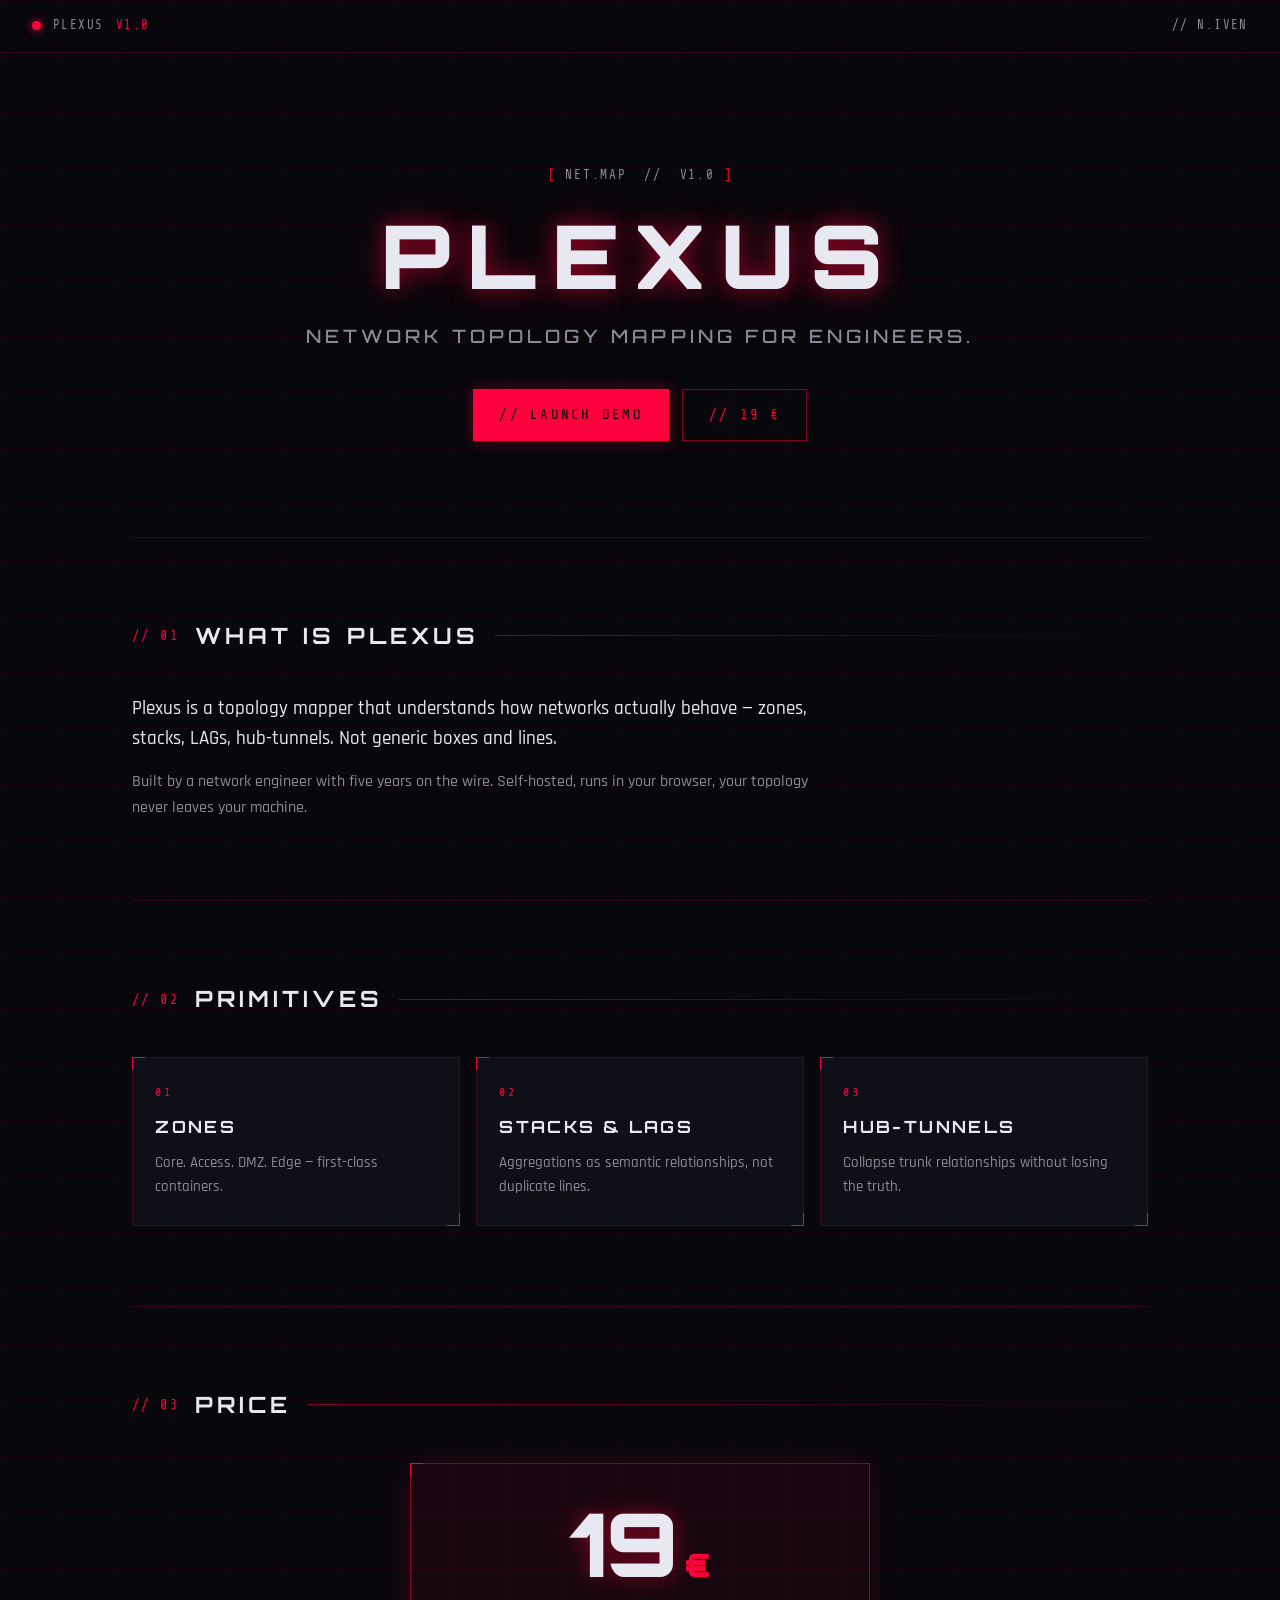
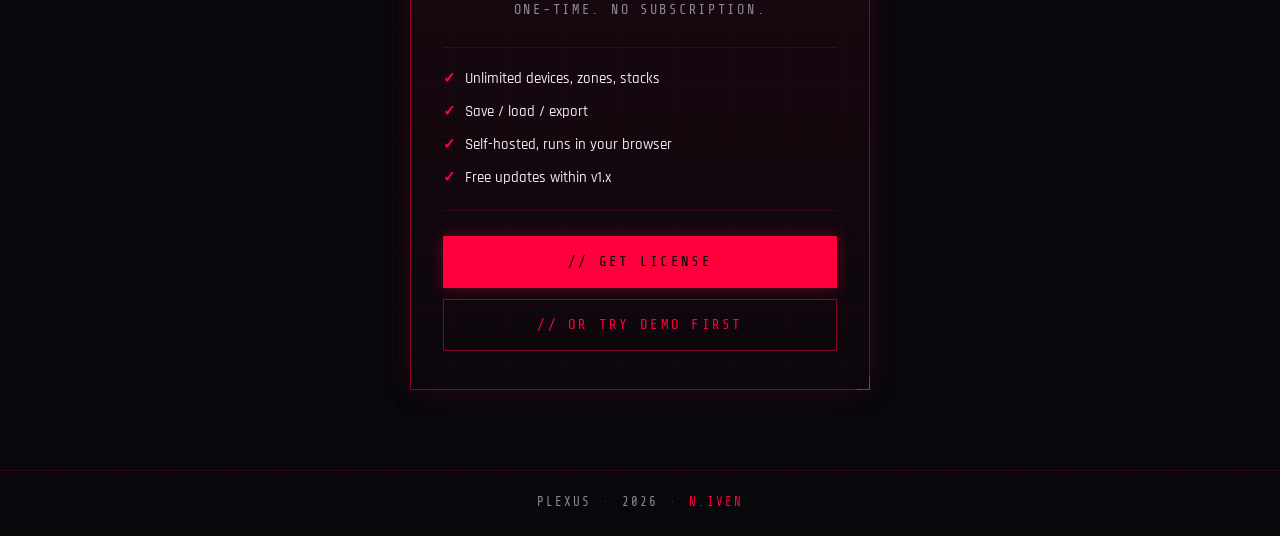
==== commit e90259da: "PLEXUS v0.4.0 — drastically reduced & robust rebuild Reset after v0.2/v0.3 looked broken. Drops ever" ====
--- a/plexus/index.html
+++ b/plexus/index.html
@@ -4,508 +4,128 @@
   <meta charset="UTF-8">
   <meta name="viewport" content="width=device-width, initial-scale=1.0">
   <title>PLEXUS // Network Topology</title>
-  <meta name="description" content="Plexus — network topology, alive. Built by network engineers, for network engineers.">
+  <meta name="description" content="Plexus — a network topology mapper for engineers.">
   <link rel="icon" type="image/svg+xml" href="../favicon.svg">
   <meta name="theme-color" content="#07070c">
   <link rel="preconnect" href="https://fonts.googleapis.com">
   <link rel="preconnect" href="https://fonts.gstatic.com" crossorigin>
   <link href="https://fonts.googleapis.com/css2?family=Orbitron:wght@500;700;900&family=Rajdhani:wght@400;500;600;700&family=Share+Tech+Mono&display=swap" rel="stylesheet">
-  <link rel="stylesheet" href="styles.css">
+  <link rel="stylesheet" href="/plexus/styles.css?v=4">
 </head>
 <body>
-  <div class="grid-bg"></div>
-  <div class="vignette"></div>
-  <div class="scanline"></div>
 
   <header class="topbar">
-    <a href="#hero" class="brand">
-      <span class="brand-mark" aria-hidden="true"></span>
-      <span class="brand-name">PLEXUS</span>
-      <span class="brand-tag">// v1.0</span>
-    </a>
-    <nav class="topnav">
-      <a href="#capabilities">Capabilities</a>
-      <a href="#showcase">Preview</a>
-      <a href="#price">Price</a>
-    </nav>
-    <a href="#price" class="topcta">// 19 €</a>
+    <div class="hud-left">
+      <span class="status-dot"></span>
+      <span class="hud-label">PLEXUS</span>
+      <span class="hud-value">v1.0</span>
+    </div>
+    <div class="hud-right">
+      <a href="../" class="hud-link">// N.IVEN</a>
+    </div>
   </header>
 
   <main>
     <!-- ============ HERO ============ -->
-    <section class="hero" id="hero">
-      <canvas class="topo-canvas" id="topo-canvas" aria-hidden="true"></canvas>
-      <div class="hero-overlay">
-        <div class="hero-meta">
-          <span class="bracket">[</span>
-          <span>NET.MAP &nbsp;//&nbsp; v1.0</span>
-          <span class="bracket">]</span>
+    <section class="hero">
+      <div class="hero-meta">
+        <span class="bracket">[</span>
+        <span>NET.MAP &nbsp;//&nbsp; v1.0</span>
+        <span class="bracket">]</span>
+      </div>
+      <h1 class="hero-title">PLEXUS</h1>
+      <p class="hero-tagline">Network topology mapping for engineers.</p>
+      <div class="hero-actions">
+        <a href="#" class="btn btn-primary" data-action="demo">// LAUNCH DEMO</a>
+        <a href="#price" class="btn btn-ghost">// 19 €</a>
+      </div>
+    </section>
+
+    <!-- ============ ABOUT ============ -->
+    <section class="section">
+      <div class="section-header">
+        <span class="section-tag">// 01</span>
+        <h2>WHAT IS PLEXUS</h2>
+        <div class="section-line"></div>
+      </div>
+      <div class="about-block">
+        <p class="lead">
+          Plexus is a topology mapper that understands how networks actually behave —
+          zones, stacks, LAGs, hub-tunnels. Not generic boxes and lines.
+        </p>
+        <p class="dim">
+          Built by a network engineer with five years on the wire. Self-hosted,
+          runs in your browser, your topology never leaves your machine.
+        </p>
+      </div>
+    </section>
+
+    <!-- ============ PRIMITIVES ============ -->
+    <section class="section">
+      <div class="section-header">
+        <span class="section-tag">// 02</span>
+        <h2>PRIMITIVES</h2>
+        <div class="section-line"></div>
+      </div>
+      <div class="prims">
+        <div class="prim">
+          <div class="card-corners"></div>
+          <span class="prim-id">01</span>
+          <h3>ZONES</h3>
+          <p>Core. Access. DMZ. Edge — first-class containers.</p>
         </div>
-        <h1 class="hero-title" data-text="PLEXUS">PLEXUS</h1>
-        <p class="hero-tagline">Network topology. Alive.</p>
-        <p class="hero-sub">Built by a network engineer. For network engineers.</p>
-        <div class="hero-actions">
-          <a href="#" class="cta cta-primary" data-action="demo">
-            <span>// LAUNCH DEMO</span>
-            <svg viewBox="0 0 24 24" width="18" height="18" aria-hidden="true">
-              <path d="M5 12 H19 M13 6 L19 12 L13 18" stroke="currentColor" fill="none" stroke-width="2" stroke-linecap="square"/>
-            </svg>
-          </a>
-          <a href="#price" class="cta cta-ghost">// 19 € — BUY</a>
+        <div class="prim">
+          <div class="card-corners"></div>
+          <span class="prim-id">02</span>
+          <h3>STACKS &amp; LAGS</h3>
+          <p>Aggregations as semantic relationships, not duplicate lines.</p>
+        </div>
+        <div class="prim">
+          <div class="card-corners"></div>
+          <span class="prim-id">03</span>
+          <h3>HUB-TUNNELS</h3>
+          <p>Collapse trunk relationships without losing the truth.</p>
         </div>
       </div>
     </section>
 
-    <!-- ============ PROBLEM ============ -->
-    <section class="problem container" id="problem">
+    <!-- ============ PRICING ============ -->
+    <section class="section" id="price">
       <div class="section-header">
-        <span class="section-tag">// 01</span>
-        <h2>THE STATE OF NETWORK DOCS</h2>
+        <span class="section-tag">// 03</span>
+        <h2>PRICE</h2>
         <div class="section-line"></div>
       </div>
-      <div class="problem-grid">
-        <div class="prob-card">
-          <div class="card-corners"></div>
-          <div class="prob-icon">
-            <svg viewBox="0 0 40 40" aria-hidden="true">
-              <rect x="4" y="6" width="32" height="28" fill="none" stroke="currentColor" stroke-width="1.5"/>
-              <line x1="4" y1="14" x2="36" y2="14" stroke="currentColor" stroke-width="1"/>
-              <line x1="4" y1="22" x2="36" y2="22" stroke="currentColor" stroke-width="1"/>
-              <line x1="4" y1="30" x2="36" y2="30" stroke="currentColor" stroke-width="1"/>
-              <line x1="14" y1="6" x2="14" y2="34" stroke="currentColor" stroke-width="1"/>
-              <line x1="24" y1="6" x2="24" y2="34" stroke="currentColor" stroke-width="1"/>
-            </svg>
-          </div>
-          <h3>EXCEL</h3>
-          <p>Cells. Tabs. Stale.</p>
-        </div>
-
-        <div class="prob-card">
-          <div class="card-corners"></div>
-          <div class="prob-icon">
-            <svg viewBox="0 0 40 40" aria-hidden="true">
-              <rect x="6" y="8" width="10" height="8" fill="none" stroke="currentColor" stroke-width="1.5"/>
-              <rect x="24" y="8" width="10" height="8" fill="none" stroke="currentColor" stroke-width="1.5"/>
-              <rect x="15" y="26" width="10" height="8" fill="none" stroke="currentColor" stroke-width="1.5"/>
-              <line x1="11" y1="16" x2="20" y2="26" stroke="currentColor" stroke-width="1.2"/>
-              <line x1="29" y1="16" x2="20" y2="26" stroke="currentColor" stroke-width="1.2"/>
-            </svg>
-          </div>
-          <h3>DRAW.IO</h3>
-          <p>Boxes. Lines. Dumb.</p>
-        </div>
-
-        <div class="prob-card">
-          <div class="card-corners"></div>
-          <div class="prob-icon">
-            <svg viewBox="0 0 40 40" aria-hidden="true">
-              <circle cx="20" cy="20" r="14" fill="none" stroke="currentColor" stroke-width="1.5"/>
-              <circle cx="20" cy="20" r="3" fill="currentColor"/>
-              <line x1="20" y1="6" x2="20" y2="11" stroke="currentColor" stroke-width="1.5"/>
-              <line x1="20" y1="29" x2="20" y2="34" stroke="currentColor" stroke-width="1.5"/>
-              <line x1="6" y1="20" x2="11" y2="20" stroke="currentColor" stroke-width="1.5"/>
-              <line x1="29" y1="20" x2="34" y2="20" stroke="currentColor" stroke-width="1.5"/>
-            </svg>
-          </div>
-          <h3>VISIO</h3>
-          <p>License. Generic. Heavy.</p>
-        </div>
-
-        <div class="prob-card highlight">
-          <div class="card-corners"></div>
-          <div class="prob-icon">
-            <svg viewBox="0 0 40 40" aria-hidden="true">
-              <circle cx="10" cy="14" r="3" fill="currentColor"/>
-              <circle cx="30" cy="14" r="3" fill="currentColor"/>
-              <circle cx="20" cy="28" r="3" fill="currentColor"/>
-              <line x1="10" y1="14" x2="30" y2="14" stroke="currentColor" stroke-width="1.5"/>
-              <line x1="10" y1="14" x2="20" y2="28" stroke="currentColor" stroke-width="1.5"/>
-              <line x1="30" y1="14" x2="20" y2="28" stroke="currentColor" stroke-width="1.5"/>
-              <circle cx="10" cy="14" r="6" fill="none" stroke="currentColor" stroke-width="0.8" opacity="0.5"/>
-              <circle cx="30" cy="14" r="6" fill="none" stroke="currentColor" stroke-width="0.8" opacity="0.5"/>
-              <circle cx="20" cy="28" r="6" fill="none" stroke="currentColor" stroke-width="0.8" opacity="0.5"/>
-            </svg>
-          </div>
-          <h3>PLEXUS</h3>
-          <p>A real tool. Real primitives.</p>
-        </div>
-      </div>
-    </section>
-
-    <!-- ============ CAPABILITIES ============ -->
-    <section class="capabilities container" id="capabilities">
-      <div class="section-header">
-        <span class="section-tag">// 02</span>
-        <h2>BUILT FROM THE WIRE UP</h2>
-        <div class="section-line"></div>
-      </div>
-
-      <div class="cap-grid">
-        <article class="cap">
-          <div class="card-corners"></div>
-          <div class="cap-id">F.01</div>
-          <div class="cap-visual" aria-hidden="true">
-            <svg viewBox="0 0 200 100">
-              <!-- Zone 1 -->
-              <rect x="10" y="20" width="80" height="60" rx="6" fill="none" stroke="currentColor" stroke-width="1" opacity="0.45" stroke-dasharray="4 3"/>
-              <text x="14" y="32" font-family="Share Tech Mono" font-size="7" fill="currentColor" opacity="0.7">CORE</text>
-              <circle cx="30" cy="50" r="4" fill="currentColor"/>
-              <circle cx="60" cy="40" r="4" fill="currentColor"/>
-              <circle cx="60" cy="65" r="4" fill="currentColor"/>
-              <line x1="30" y1="50" x2="60" y2="40" stroke="currentColor" stroke-width="1"/>
-              <line x1="30" y1="50" x2="60" y2="65" stroke="currentColor" stroke-width="1"/>
-              <!-- Zone 2 -->
-              <rect x="110" y="20" width="80" height="60" rx="6" fill="none" stroke="currentColor" stroke-width="1" opacity="0.45" stroke-dasharray="4 3"/>
-              <text x="114" y="32" font-family="Share Tech Mono" font-size="7" fill="currentColor" opacity="0.7">DMZ</text>
-              <circle cx="140" cy="50" r="4" fill="currentColor"/>
-              <circle cx="170" cy="40" r="4" fill="currentColor"/>
-              <circle cx="170" cy="65" r="4" fill="currentColor"/>
-              <line x1="140" y1="50" x2="170" y2="40" stroke="currentColor" stroke-width="1"/>
-              <line x1="140" y1="50" x2="170" y2="65" stroke="currentColor" stroke-width="1"/>
-              <!-- Cross-zone link -->
-              <line x1="60" y1="40" x2="140" y2="50" stroke="currentColor" stroke-width="1.5" stroke-dasharray="3 2"/>
-            </svg>
-          </div>
-          <h3>ZONES</h3>
-          <p>Core. Access. DMZ. Edge. First-class containers, not colored rectangles.</p>
-        </article>
-
-        <article class="cap">
-          <div class="card-corners"></div>
-          <div class="cap-id">F.02</div>
-          <div class="cap-visual" aria-hidden="true">
-            <svg viewBox="0 0 200 100">
-              <!-- Stack frame -->
-              <rect x="50" y="20" width="100" height="60" rx="4" fill="none" stroke="currentColor" stroke-width="1" opacity="0.5" stroke-dasharray="3 2"/>
-              <!-- Switch 1 -->
-              <rect x="60" y="28" width="80" height="14" rx="2" fill="none" stroke="currentColor" stroke-width="1.2"/>
-              <circle cx="68" cy="35" r="1.5" fill="currentColor"/>
-              <circle cx="76" cy="35" r="1.5" fill="currentColor"/>
-              <circle cx="84" cy="35" r="1.5" fill="currentColor"/>
-              <circle cx="92" cy="35" r="1.5" fill="currentColor"/>
-              <circle cx="100" cy="35" r="1.5" fill="currentColor"/>
-              <circle cx="108" cy="35" r="1.5" fill="currentColor"/>
-              <!-- Switch 2 -->
-              <rect x="60" y="58" width="80" height="14" rx="2" fill="none" stroke="currentColor" stroke-width="1.2"/>
-              <circle cx="68" cy="65" r="1.5" fill="currentColor"/>
-              <circle cx="76" cy="65" r="1.5" fill="currentColor"/>
-              <circle cx="84" cy="65" r="1.5" fill="currentColor"/>
-              <circle cx="92" cy="65" r="1.5" fill="currentColor"/>
-              <circle cx="100" cy="65" r="1.5" fill="currentColor"/>
-              <circle cx="108" cy="65" r="1.5" fill="currentColor"/>
-              <!-- Stack indicator -->
-              <line x1="145" y1="35" x2="155" y2="35" stroke="currentColor" stroke-width="1.5"/>
-              <line x1="155" y1="35" x2="155" y2="65" stroke="currentColor" stroke-width="1.5"/>
-              <line x1="145" y1="65" x2="155" y2="65" stroke="currentColor" stroke-width="1.5"/>
-              <text x="160" y="53" font-family="Share Tech Mono" font-size="7" fill="currentColor">LAG</text>
-            </svg>
-          </div>
-          <h3>STACKS &amp; LAGS</h3>
-          <p>Aggregations and redundant pairs as semantic relationships, not duplicate lines.</p>
-        </article>
-
-        <article class="cap">
-          <div class="card-corners"></div>
-          <div class="cap-id">F.03</div>
-          <div class="cap-visual" aria-hidden="true">
-            <svg viewBox="0 0 200 100">
-              <!-- Left node -->
-              <circle cx="30" cy="50" r="5" fill="currentColor"/>
-              <circle cx="30" cy="50" r="9" fill="none" stroke="currentColor" stroke-width="0.8" opacity="0.5"/>
-              <!-- Tunnel -->
-              <ellipse cx="100" cy="50" rx="50" ry="14" fill="none" stroke="currentColor" stroke-width="1" stroke-dasharray="4 3" opacity="0.6"/>
-              <text x="80" y="40" font-family="Share Tech Mono" font-size="7" fill="currentColor" opacity="0.7">JUMP</text>
-              <line x1="30" y1="50" x2="170" y2="50" stroke="currentColor" stroke-width="1.5"/>
-              <!-- Pulse dot mid-tunnel -->
-              <circle cx="100" cy="50" r="2.5" fill="currentColor"/>
-              <!-- Right node -->
-              <circle cx="170" cy="50" r="5" fill="currentColor"/>
-              <circle cx="170" cy="50" r="9" fill="none" stroke="currentColor" stroke-width="0.8" opacity="0.5"/>
-            </svg>
-          </div>
-          <h3>HUB-TUNNELS</h3>
-          <p>Collapse trunk relationships into single navigable links — without losing the truth underneath.</p>
-        </article>
-      </div>
-    </section>
-
-    <!-- ============ SHOWCASE ============ -->
-    <section class="showcase container" id="showcase">
-      <div class="section-header">
-        <span class="section-tag">// 03</span>
-        <h2>SEE IT MOVE</h2>
-        <div class="section-line"></div>
-      </div>
-      <div class="showcase-frame">
-        <div class="card-corners"></div>
-        <div class="frame-meta">
-          <span class="pulse"></span>
-          <span>SCREEN_FEED &nbsp;//&nbsp; PREVIEW_MODE</span>
-          <span class="frame-meta-right">v1.0</span>
-        </div>
-        <div class="frame-body">
-          <svg class="topo-mock" viewBox="0 0 800 400" preserveAspectRatio="xMidYMid meet" aria-hidden="true">
-            <!-- Background grid -->
-            <defs>
-              <pattern id="mockgrid" width="40" height="40" patternUnits="userSpaceOnUse">
-                <path d="M 40 0 L 0 0 0 40" fill="none" stroke="rgba(255,0,60,0.06)" stroke-width="0.5"/>
-              </pattern>
-            </defs>
-            <rect width="800" height="400" fill="url(#mockgrid)"/>
-
-            <!-- Zone A -->
-            <rect x="60" y="60" width="280" height="280" rx="10" fill="rgba(255,0,60,0.04)" stroke="rgba(255,0,60,0.4)" stroke-width="1" stroke-dasharray="6 4"/>
-            <text x="76" y="84" font-family="Share Tech Mono" font-size="11" fill="#ff003c" opacity="0.85">ZONE.CORE</text>
-
-            <!-- Zone B -->
-            <rect x="460" y="60" width="280" height="280" rx="10" fill="rgba(255,0,60,0.04)" stroke="rgba(255,0,60,0.4)" stroke-width="1" stroke-dasharray="6 4"/>
-            <text x="476" y="84" font-family="Share Tech Mono" font-size="11" fill="#ff003c" opacity="0.85">ZONE.DMZ</text>
-
-            <!-- Stack core -->
-            <rect x="140" y="130" width="120" height="32" rx="3" fill="#0f0f17" stroke="#ff003c" stroke-width="1.2"/>
-            <rect x="140" y="170" width="120" height="32" rx="3" fill="#0f0f17" stroke="#ff003c" stroke-width="1.2"/>
-            <text x="146" y="150" font-family="Share Tech Mono" font-size="9" fill="#e8e8f0">CORE-SW-01</text>
-            <text x="146" y="190" font-family="Share Tech Mono" font-size="9" fill="#e8e8f0">CORE-SW-02</text>
-            <!-- Stack bracket -->
-            <line x1="265" y1="146" x2="272" y2="146" stroke="#ff003c" stroke-width="1.5"/>
-            <line x1="272" y1="146" x2="272" y2="186" stroke="#ff003c" stroke-width="1.5"/>
-            <line x1="265" y1="186" x2="272" y2="186" stroke="#ff003c" stroke-width="1.5"/>
-            <text x="278" y="170" font-family="Share Tech Mono" font-size="8" fill="#ff003c">STACK</text>
-
-            <!-- Access -->
-            <rect x="120" y="240" width="60" height="24" rx="3" fill="#0f0f17" stroke="#ff003c" stroke-width="1"/>
-            <text x="125" y="256" font-family="Share Tech Mono" font-size="7" fill="#e8e8f0">ACC-01</text>
-            <rect x="220" y="240" width="60" height="24" rx="3" fill="#0f0f17" stroke="#ff003c" stroke-width="1"/>
-            <text x="225" y="256" font-family="Share Tech Mono" font-size="7" fill="#e8e8f0">ACC-02</text>
-
-            <line x1="170" y1="202" x2="150" y2="240" stroke="#ff003c" stroke-width="1" opacity="0.7"/>
-            <line x1="230" y1="202" x2="250" y2="240" stroke="#ff003c" stroke-width="1" opacity="0.7"/>
-
-            <!-- DMZ stack -->
-            <rect x="540" y="130" width="120" height="32" rx="3" fill="#0f0f17" stroke="#ff003c" stroke-width="1.2"/>
-            <rect x="540" y="170" width="120" height="32" rx="3" fill="#0f0f17" stroke="#ff003c" stroke-width="1.2"/>
-            <text x="546" y="150" font-family="Share Tech Mono" font-size="9" fill="#e8e8f0">DMZ-SW-01</text>
-            <text x="546" y="190" font-family="Share Tech Mono" font-size="9" fill="#e8e8f0">DMZ-SW-02</text>
-            <line x1="665" y1="146" x2="672" y2="146" stroke="#ff003c" stroke-width="1.5"/>
-            <line x1="672" y1="146" x2="672" y2="186" stroke="#ff003c" stroke-width="1.5"/>
-            <line x1="665" y1="186" x2="672" y2="186" stroke="#ff003c" stroke-width="1.5"/>
-            <text x="678" y="170" font-family="Share Tech Mono" font-size="8" fill="#ff003c">STACK</text>
-
-            <!-- Firewall -->
-            <rect x="570" y="250" width="60" height="24" rx="3" fill="#0f0f17" stroke="#ff003c" stroke-width="1"/>
-            <text x="580" y="266" font-family="Share Tech Mono" font-size="7" fill="#e8e8f0">FW-01</text>
-            <line x1="600" y1="202" x2="600" y2="250" stroke="#ff003c" stroke-width="1" opacity="0.7"/>
-
-            <!-- Cross-zone LAG-pair -->
-            <line x1="260" y1="146" x2="540" y2="146" stroke="#ff003c" stroke-width="1.6" opacity="0.85"/>
-            <line x1="260" y1="186" x2="540" y2="186" stroke="#ff003c" stroke-width="1.6" opacity="0.85"/>
-            <rect x="385" y="155" width="30" height="22" rx="2" fill="#07070c" stroke="#ff003c" stroke-width="1"/>
-            <text x="390" y="170" font-family="Share Tech Mono" font-size="7" fill="#ff003c">LAG</text>
-
-            <!-- HUD label -->
-            <text x="20" y="384" font-family="Share Tech Mono" font-size="9" fill="#8a8a98">// PLEXUS · PREVIEW · 12 NODES · 4 ZONES · 6 LINKS</text>
-          </svg>
-        </div>
-      </div>
-      <p class="showcase-note">Mock-up. Real screenshots land here when v1.0 ships.</p>
-    </section>
-
-    <!-- ============ PRICING ============ -->
-    <section class="pricing container" id="price">
-      <div class="section-header">
-        <span class="section-tag">// 04</span>
-        <h2>ONE PRICE. NO SUBSCRIPTION.</h2>
-        <div class="section-line"></div>
-      </div>
-
       <div class="price-card">
         <div class="card-corners"></div>
-        <div class="price-flag">
-          <span class="pulse"></span>
-          <span>FULL LICENSE</span>
-        </div>
         <div class="price-amount">
           <span class="price-num">19</span>
           <span class="price-currency">€</span>
         </div>
-        <p class="price-label">One-time. Yours. Forever.</p>
-
+        <p class="price-label">One-time. No subscription.</p>
         <ul class="price-list">
-          <li><span class="check">✓</span> Unlimited devices, zones, stacks</li>
-          <li><span class="check">✓</span> Save / load topologies</li>
-          <li><span class="check">✓</span> Export (PNG · SVG · JSON)</li>
-          <li><span class="check">✓</span> Self-hosted — runs in your browser</li>
-          <li><span class="check">✓</span> Free updates within v1.x</li>
+          <li>Unlimited devices, zones, stacks</li>
+          <li>Save / load / export</li>
+          <li>Self-hosted, runs in your browser</li>
+          <li>Free updates within v1.x</li>
         </ul>
-
         <div class="price-actions">
-          <a href="#" class="cta cta-primary full" data-action="buy">
-            <span>// GET LICENSE</span>
-            <svg viewBox="0 0 24 24" width="18" height="18" aria-hidden="true">
-              <path d="M5 12 H19 M13 6 L19 12 L13 18" stroke="currentColor" fill="none" stroke-width="2" stroke-linecap="square"/>
-            </svg>
-          </a>
-          <a href="#" class="cta cta-ghost full" data-action="demo">
-            <span>// OR LAUNCH DEMO FIRST</span>
-          </a>
+          <a href="#" class="btn btn-primary block" data-action="buy">// GET LICENSE</a>
+          <a href="#" class="btn btn-ghost block" data-action="demo">// OR TRY DEMO FIRST</a>
         </div>
-
-        <p class="price-fine">Self-hosted. Your topology never leaves your machine.</p>
       </div>
     </section>
   </main>
 
   <footer class="footer">
-    <div class="footer-content">
-      <span class="brand-mini" aria-hidden="true"></span>
-      <span>PLEXUS</span>
-      <span class="dot">·</span>
-      <span>2026</span>
-      <span class="dot">·</span>
-      <a href="../" class="footer-link">A N.IVEN PROJECT</a>
-    </div>
+    <span>PLEXUS</span>
+    <span class="dot">·</span>
+    <span>2026</span>
+    <span class="dot">·</span>
+    <a href="../" class="footer-link">N.IVEN</a>
   </footer>
 
   <script>
-    // ============ Animated topology canvas ============
-    (() => {
-      const canvas = document.getElementById('topo-canvas');
-      if (!canvas) return;
-      const ctx = canvas.getContext('2d');
-      const dpr = Math.min(window.devicePixelRatio || 1, 2);
-      let W = 0, H = 0;
-      let nodes = [];
-      let links = [];
-      let pulses = [];
-
-      function resize() {
-        const rect = canvas.getBoundingClientRect();
-        W = Math.max(1, rect.width);
-        H = Math.max(1, rect.height);
-        canvas.width  = Math.round(W * dpr);
-        canvas.height = Math.round(H * dpr);
-        ctx.setTransform(dpr, 0, 0, dpr, 0, 0);
-        layout();
-      }
-
-      function layout() {
-        const zones = [
-          { cx: W * 0.22, cy: H * 0.45, r: Math.min(W, H) * 0.18, count: 5 },
-          { cx: W * 0.78, cy: H * 0.40, r: Math.min(W, H) * 0.18, count: 5 },
-          { cx: W * 0.50, cy: H * 0.78, r: Math.min(W, H) * 0.14, count: 4 },
-        ];
-        nodes = [];
-        zones.forEach((z, zi) => {
-          for (let i = 0; i < z.count; i++) {
-            const a = (i / z.count) * Math.PI * 2 + zi * 0.4;
-            const rr = z.r * (0.55 + Math.random() * 0.45);
-            nodes.push({
-              x: z.cx + Math.cos(a) * rr,
-              y: z.cy + Math.sin(a) * rr,
-              ox: 0, oy: 0,
-              t: Math.random() * Math.PI * 2,
-              zone: zi,
-              size: 2.5 + Math.random() * 1.5,
-            });
-          }
-        });
-        links = [];
-        for (let i = 0; i < nodes.length; i++) {
-          const dists = nodes
-            .map((n, j) => ({ j, d: i === j ? Infinity : Math.hypot(n.x - nodes[i].x, n.y - nodes[i].y) }))
-            .sort((a, b) => a.d - b.d);
-          for (let k = 0; k < 2; k++) {
-            const j = dists[k].j;
-            if (!links.find((l) => (l.a === i && l.b === j) || (l.a === j && l.b === i))) {
-              links.push({ a: i, b: j });
-            }
-          }
-        }
-      }
-
-      function spawnPulse() {
-        if (links.length === 0) return;
-        const link = links[(Math.random() * links.length) | 0];
-        pulses.push({ a: link.a, b: link.b, t: 0, speed: 0.005 + Math.random() * 0.008 });
-      }
-
-      let lastSpawn = 0;
-      function tick(now) {
-        if (W === 0 || H === 0) { requestAnimationFrame(tick); return; }
-        ctx.clearRect(0, 0, W, H);
-
-        nodes.forEach((n) => {
-          n.t += 0.012;
-          n.ox = Math.sin(n.t) * 1.2;
-          n.oy = Math.cos(n.t * 0.8) * 1.2;
-        });
-
-        ctx.lineWidth = 1;
-        links.forEach((l) => {
-          const a = nodes[l.a], b = nodes[l.b];
-          const ax = a.x + a.ox, ay = a.y + a.oy;
-          const bx = b.x + b.ox, by = b.y + b.oy;
-          const cross = a.zone !== b.zone;
-          ctx.strokeStyle = cross ? 'rgba(255, 0, 60, 0.32)' : 'rgba(255, 0, 60, 0.13)';
-          ctx.beginPath();
-          ctx.moveTo(ax, ay);
-          ctx.lineTo(bx, by);
-          ctx.stroke();
-        });
-
-        pulses = pulses.filter((p) => p.t < 1);
-        pulses.forEach((p) => {
-          p.t += p.speed;
-          const a = nodes[p.a], b = nodes[p.b];
-          const ax = a.x + a.ox, ay = a.y + a.oy;
-          const bx = b.x + b.ox, by = b.y + b.oy;
-          const px = ax + (bx - ax) * p.t;
-          const py = ay + (by - ay) * p.t;
-          const grd = ctx.createRadialGradient(px, py, 0, px, py, 12);
-          grd.addColorStop(0, 'rgba(255, 80, 110, 0.9)');
-          grd.addColorStop(1, 'rgba(255, 0, 60, 0)');
-          ctx.fillStyle = grd;
-          ctx.beginPath();
-          ctx.arc(px, py, 12, 0, Math.PI * 2);
-          ctx.fill();
-        });
-
-        nodes.forEach((n) => {
-          const x = n.x + n.ox, y = n.y + n.oy;
-          const grd = ctx.createRadialGradient(x, y, 0, x, y, n.size * 4);
-          grd.addColorStop(0, 'rgba(255, 0, 60, 0.55)');
-          grd.addColorStop(1, 'rgba(255, 0, 60, 0)');
-          ctx.fillStyle = grd;
-          ctx.beginPath();
-          ctx.arc(x, y, n.size * 4, 0, Math.PI * 2);
-          ctx.fill();
-          ctx.fillStyle = '#ff6080';
-          ctx.beginPath();
-          ctx.arc(x, y, n.size, 0, Math.PI * 2);
-          ctx.fill();
-        });
-
-        if (now - lastSpawn > 280) {
-          spawnPulse();
-          lastSpawn = now;
-        }
-
-        requestAnimationFrame(tick);
-      }
-
-      window.addEventListener('resize', resize);
-      // Defer init until layout settles
-      const init = () => {
-        resize();
-        // Some browsers report 0 height for an instant — re-measure on next frame
-        requestAnimationFrame(() => { resize(); });
-        requestAnimationFrame(tick);
-      };
-      if (document.readyState === 'complete') init();
-      else window.addEventListener('load', init);
-    })();
-
-    // ============ Placeholder click handler ============
     document.addEventListener('click', (e) => {
       const link = e.target.closest('[data-action]');
       if (!link) return;
@@ -514,7 +134,7 @@
       if (action === 'demo') {
         alert('// DEMO_NOT_YET_DEPLOYED\n\nKommt im nächsten Schritt.');
       } else if (action === 'buy') {
-        alert('// CHECKOUT_NOT_YET_DEPLOYED\n\nGumroad-Anbindung kommt im nächsten Schritt.');
+        alert('// CHECKOUT_NOT_YET_DEPLOYED\n\nKommt im nächsten Schritt.');
       }
     });
   </script>
--- a/plexus/styles.css
+++ b/plexus/styles.css
@@ -1,14 +1,11 @@
 /* ===================================================
-   PLEXUS — Landing page (v0.3 — balanced rewrite)
-   Tighter scale. Real visuals. Polished cards.
+   PLEXUS — Landing page (v0.4 — minimal & robust)
+   Matches N.IVEN visual language. Nothing fancy.
    =================================================== */
 
 :root {
   --bg: #07070c;
-  --bg-2: #0a0a12;
   --surface: #0f0f17;
-  --surface-2: #14141e;
-  --surface-3: #1c1c28;
   --red: #ff003c;
   --red-glow: #ff2d5e;
   --red-soft: rgba(255, 0, 60, 0.08);
@@ -17,18 +14,12 @@
   --text-faint: #3a3a48;
   --border: rgba(255, 0, 60, 0.18);
   --border-bright: rgba(255, 0, 60, 0.5);
-  --grid: rgba(255, 0, 60, 0.035);
-}
-
-*, *::before, *::after {
-  box-sizing: border-box;
-  margin: 0;
-  padding: 0;
-}
-
-html {
-  scroll-behavior: smooth;
-}
+  --grid: rgba(255, 0, 60, 0.04);
+}
+
+* { box-sizing: border-box; margin: 0; padding: 0; }
+
+html { scroll-behavior: smooth; }
 
 body {
   background: var(--bg);
@@ -36,151 +27,73 @@
   font-family: 'Rajdhani', system-ui, -apple-system, sans-serif;
   font-weight: 500;
   min-height: 100vh;
-  overflow-x: hidden;
-  line-height: 1.55;
+  line-height: 1.6;
   cursor: default;
-}
-
-a, button, .cta { cursor: pointer; }
-
-/* === Background layers === */
-.grid-bg {
-  position: fixed;
-  inset: 0;
+
+  /* Subtle grid background, baked into body so nothing can break it */
   background-image:
     linear-gradient(var(--grid) 1px, transparent 1px),
     linear-gradient(90deg, var(--grid) 1px, transparent 1px);
-  background-size: 64px 64px;
-  pointer-events: none;
-  z-index: 1;
-  -webkit-mask-image: radial-gradient(ellipse at center, rgba(0,0,0,0.95) 0%, rgba(0,0,0,0) 80%);
-  mask-image: radial-gradient(ellipse at center, rgba(0,0,0,0.95) 0%, rgba(0,0,0,0) 80%);
-}
-
-.vignette {
-  position: fixed;
-  inset: 0;
-  pointer-events: none;
-  z-index: 2;
-  background:
-    radial-gradient(ellipse at 15% 15%, rgba(255,0,60,0.10), transparent 45%),
-    radial-gradient(ellipse at 85% 85%, rgba(255,0,60,0.07), transparent 50%),
-    radial-gradient(ellipse at center, transparent 50%, rgba(0,0,0,0.75) 100%);
-}
-
-.scanline {
-  position: fixed;
-  inset: 0;
-  pointer-events: none;
-  z-index: 3;
-  background: repeating-linear-gradient(
-    0deg,
-    transparent 0px,
-    transparent 2px,
-    rgba(255, 0, 60, 0.012) 2px,
-    rgba(255, 0, 60, 0.012) 3px
-  );
-}
-
-main, .topbar, .footer {
-  position: relative;
-  z-index: 10;
-}
-
-/* ===================================================
-   Container — every section uses this for centering
-   =================================================== */
-.container {
-  max-width: 1180px;
-  margin: 0 auto;
-  padding: 6rem 2rem;
-}
+  background-size: 56px 56px;
+}
+
+a, button { cursor: pointer; }
 
 /* ===================================================
    Top bar
    =================================================== */
 .topbar {
-  position: fixed;
-  top: 0; left: 0; right: 0;
   display: flex;
   justify-content: space-between;
   align-items: center;
-  padding: 0.95rem 1.6rem;
-  background: rgba(7, 7, 12, 0.7);
-  backdrop-filter: blur(10px);
+  padding: 1rem 2rem;
   border-bottom: 1px solid var(--border);
-  z-index: 50;
   font-family: 'Share Tech Mono', monospace;
   font-size: 0.78rem;
-  letter-spacing: 0.1em;
-}
-
-.brand {
-  display: flex;
-  align-items: center;
-  gap: 0.6rem;
+  letter-spacing: 0.12em;
+  text-transform: uppercase;
+}
+
+.hud-left, .hud-right { display: flex; align-items: center; gap: 0.75rem; }
+
+.status-dot {
+  width: 9px; height: 9px;
+  border-radius: 50%;
+  background: var(--red);
+  box-shadow: 0 0 10px var(--red);
+  animation: pulse 1.6s ease-in-out infinite;
+}
+
+@keyframes pulse {
+  0%, 100% { opacity: 1; }
+  50%      { opacity: 0.4; }
+}
+
+.hud-label { color: var(--text-dim); }
+.hud-value { color: var(--red); }
+
+.hud-link {
+  color: var(--text-dim);
   text-decoration: none;
-  color: var(--text);
-  text-transform: uppercase;
-}
-
-.brand-mark {
-  width: 12px;
-  height: 12px;
-  background: var(--red);
-  box-shadow: 0 0 12px var(--red);
-  clip-path: polygon(50% 0, 100% 50%, 50% 100%, 0 50%);
-  animation: brandPulse 3s ease-in-out infinite;
-}
-
-@keyframes brandPulse {
-  0%, 100% { box-shadow: 0 0 10px var(--red); }
-  50%      { box-shadow: 0 0 22px var(--red-glow); }
-}
-
-.brand-name {
-  font-family: 'Orbitron', sans-serif;
-  font-weight: 900;
-  font-size: 1rem;
-  letter-spacing: 0.22em;
-}
-
-.brand-tag {
-  color: var(--text-dim);
-  margin-left: 0.2rem;
-}
-
-.topnav {
-  display: flex;
-  gap: 1.4rem;
-}
-
-.topnav a {
-  color: var(--text-dim);
-  text-decoration: none;
-  text-transform: uppercase;
-  transition: color 0.2s ease;
-}
-
-.topnav a:hover {
-  color: var(--red);
-  text-shadow: 0 0 8px rgba(255, 0, 60, 0.5);
-}
-
-.topcta {
-  color: var(--red);
-  text-decoration: none;
-  border: 1px solid var(--border-bright);
-  padding: 0.45rem 0.95rem;
-  letter-spacing: 0.15em;
-  transition: all 0.2s ease;
-}
-
-.topcta:hover {
-  background: var(--red);
-  color: var(--bg);
-  box-shadow: 0 0 18px rgba(255, 0, 60, 0.5);
-}
+  transition: color 0.2s;
+}
+.hud-link:hover { color: var(--red); }
+
+/* ===================================================
+   Layout container
+   =================================================== */
+main {
+  max-width: 1080px;
+  margin: 0 auto;
+  padding: 0 2rem;
+}
+
+.section {
+  padding: 5rem 0;
+  border-bottom: 1px solid var(--border);
+}
+
+.section:last-of-type { border-bottom: none; }
 
 /* ===================================================
    Section header
@@ -189,25 +102,23 @@
   display: flex;
   align-items: center;
   gap: 1rem;
-  margin-bottom: 3rem;
+  margin-bottom: 2.5rem;
 }
 
 .section-tag {
   font-family: 'Share Tech Mono', monospace;
   color: var(--red);
-  font-size: 0.82rem;
+  font-size: 0.85rem;
   letter-spacing: 0.18em;
-  flex-shrink: 0;
 }
 
 .section-header h2 {
   font-family: 'Orbitron', sans-serif;
-  font-size: clamp(1.1rem, 2.4vw, 1.6rem);
+  font-size: 1.4rem;
   font-weight: 700;
   letter-spacing: 0.18em;
   text-transform: uppercase;
   white-space: nowrap;
-  flex-shrink: 0;
 }
 
 .section-line {
@@ -220,124 +131,59 @@
    HERO
    =================================================== */
 .hero {
-  position: relative;
-  height: 100vh;
-  min-height: 620px;
-  display: flex;
-  align-items: center;
-  justify-content: center;
-  overflow: hidden;
   text-align: center;
-}
-
-.topo-canvas {
-  position: absolute;
-  inset: 0;
-  width: 100%;
-  height: 100%;
-  z-index: 0;
-}
-
-.hero::after {
-  content: '';
-  position: absolute;
-  inset: 0;
-  background: radial-gradient(
-    ellipse at center,
-    transparent 0%,
-    rgba(7, 7, 12, 0.45) 40%,
-    rgba(7, 7, 12, 0.92) 80%
-  );
-  pointer-events: none;
-  z-index: 1;
-}
-
-.hero-overlay {
-  position: relative;
-  z-index: 2;
-  padding: 0 1.5rem;
-  max-width: 760px;
+  padding: 7rem 0 6rem;
+  border-bottom: 1px solid var(--border);
 }
 
 .hero-meta {
   font-family: 'Share Tech Mono', monospace;
   color: var(--text-dim);
   letter-spacing: 0.14em;
-  font-size: 0.78rem;
-  margin-bottom: 1.4rem;
-}
-
-.hero-meta .bracket {
-  color: var(--red);
-}
+  font-size: 0.8rem;
+  margin-bottom: 1.6rem;
+  text-transform: uppercase;
+}
+
+.hero-meta .bracket { color: var(--red); }
 
 .hero-title {
   font-family: 'Orbitron', sans-serif;
-  font-size: clamp(3rem, 9vw, 6.5rem);
+  font-size: clamp(3rem, 8vw, 5.5rem);
   font-weight: 900;
   letter-spacing: 0.18em;
   line-height: 1;
-  position: relative;
-  display: inline-block;
-  margin-bottom: 1.2rem;
   color: var(--text);
+  margin-bottom: 1.4rem;
   text-shadow:
-    0 0 24px rgba(255, 0, 60, 0.55),
-    0 0 60px rgba(255, 0, 60, 0.25);
-}
-
-.hero-title::before,
-.hero-title::after {
-  content: attr(data-text);
-  position: absolute;
-  top: 0; left: 0;
-  pointer-events: none;
-  opacity: 0.7;
-}
-
-.hero-title::before {
-  color: var(--red);
-  transform: translate(-3px, 0);
-  mix-blend-mode: screen;
-}
-
-.hero-title::after {
-  color: rgba(46, 245, 255, 0.5);
-  transform: translate(3px, 0);
-  mix-blend-mode: screen;
+    0 0 22px rgba(255, 0, 60, 0.5),
+    0 0 50px rgba(255, 0, 60, 0.25);
 }
 
 .hero-tagline {
   font-family: 'Orbitron', sans-serif;
-  font-size: clamp(1rem, 1.8vw, 1.35rem);
-  letter-spacing: 0.28em;
-  text-transform: uppercase;
-  color: var(--text);
-  margin-bottom: 0.8rem;
-}
-
-.hero-sub {
-  color: var(--text-dim);
-  font-size: 1rem;
+  font-size: clamp(0.95rem, 1.6vw, 1.15rem);
+  letter-spacing: 0.22em;
+  text-transform: uppercase;
+  color: var(--text-dim);
   margin-bottom: 2.4rem;
 }
 
 .hero-actions {
   display: flex;
   justify-content: center;
-  gap: 0.9rem;
+  gap: 0.8rem;
   flex-wrap: wrap;
 }
 
 /* ===================================================
-   CTA buttons
-   =================================================== */
-.cta {
+   Buttons
+   =================================================== */
+.btn {
   display: inline-flex;
   align-items: center;
   justify-content: center;
-  gap: 0.6rem;
-  padding: 0.85rem 1.5rem;
+  padding: 0.85rem 1.6rem;
   font-family: 'Share Tech Mono', monospace;
   font-size: 0.88rem;
   letter-spacing: 0.16em;
@@ -347,251 +193,110 @@
   background: transparent;
   color: var(--text);
   transition: all 0.2s ease;
-  position: relative;
-}
-
-.cta-primary {
+}
+
+.btn-primary {
   background: var(--red);
   color: var(--bg);
   border-color: var(--red);
-  box-shadow: 0 0 18px rgba(255, 0, 60, 0.4);
-}
-
-.cta-primary:hover {
+  box-shadow: 0 0 14px rgba(255, 0, 60, 0.35);
+}
+.btn-primary:hover {
   background: var(--red-glow);
-  box-shadow: 0 0 28px rgba(255, 0, 60, 0.7);
-  transform: translateY(-1px);
-}
-
-.cta-ghost {
+  box-shadow: 0 0 22px rgba(255, 0, 60, 0.6);
+}
+
+.btn-ghost { color: var(--red); }
+.btn-ghost:hover {
+  background: var(--red-soft);
+  border-color: var(--red);
+  box-shadow: 0 0 12px rgba(255, 0, 60, 0.3);
+}
+
+.btn.block { width: 100%; }
+
+/* ===================================================
+   ABOUT
+   =================================================== */
+.about-block {
+  max-width: 700px;
+}
+.about-block .lead {
+  font-size: 1.2rem;
+  color: var(--text);
+  margin-bottom: 1rem;
+  line-height: 1.55;
+}
+.about-block .dim {
+  color: var(--text-dim);
+  font-size: 1rem;
+}
+
+/* ===================================================
+   PRIMITIVES
+   =================================================== */
+.prims {
+  display: grid;
+  grid-template-columns: repeat(auto-fit, minmax(240px, 1fr));
+  gap: 1rem;
+}
+
+.prim {
+  position: relative;
+  background: var(--surface);
+  border: 1px solid var(--border);
+  padding: 1.6rem 1.4rem;
+  transition: all 0.25s ease;
+}
+
+.prim:hover {
+  border-color: var(--border-bright);
+  box-shadow: 0 0 18px rgba(255, 0, 60, 0.15);
+  transform: translateY(-2px);
+}
+
+.prim-id {
+  font-family: 'Share Tech Mono', monospace;
+  font-size: 0.74rem;
+  letter-spacing: 0.18em;
   color: var(--red);
-}
-
-.cta-ghost:hover {
-  background: var(--red-soft);
-  color: var(--red-glow);
-  border-color: var(--red);
-  box-shadow: 0 0 14px rgba(255, 0, 60, 0.35);
-}
-
-.cta.full {
-  width: 100%;
-}
-
-/* ===================================================
-   Card corners (shared brackets)
-   =================================================== */
+  display: block;
+  margin-bottom: 0.7rem;
+}
+
+.prim h3 {
+  font-family: 'Orbitron', sans-serif;
+  font-size: 1.05rem;
+  font-weight: 700;
+  letter-spacing: 0.14em;
+  text-transform: uppercase;
+  margin-bottom: 0.6rem;
+}
+
+.prim p {
+  color: var(--text-dim);
+  font-size: 0.95rem;
+}
+
+/* Card corners (HUD style) */
 .card-corners::before,
 .card-corners::after {
   content: '';
   position: absolute;
-  width: 14px;
-  height: 14px;
+  width: 12px;
+  height: 12px;
   border: 1px solid var(--red);
   pointer-events: none;
 }
-
 .card-corners::before {
   top: -1px; left: -1px;
   border-right: none;
   border-bottom: none;
 }
-
 .card-corners::after {
   bottom: -1px; right: -1px;
   border-left: none;
   border-top: none;
-}
-
-/* ===================================================
-   PROBLEM — 4-card comparison row
-   =================================================== */
-.problem-grid {
-  display: grid;
-  grid-template-columns: repeat(auto-fit, minmax(200px, 1fr));
-  gap: 1rem;
-}
-
-.prob-card {
-  position: relative;
-  background: var(--surface);
-  border: 1px solid var(--border);
-  padding: 1.6rem 1.3rem;
-  display: flex;
-  flex-direction: column;
-  gap: 0.6rem;
-  transition: all 0.25s ease;
-}
-
-.prob-icon {
-  width: 44px;
-  height: 44px;
-  color: var(--text-dim);
-  margin-bottom: 0.4rem;
-}
-
-.prob-icon svg {
-  width: 100%;
-  height: 100%;
-}
-
-.prob-card h3 {
-  font-family: 'Orbitron', sans-serif;
-  font-size: 1rem;
-  letter-spacing: 0.18em;
-  color: var(--text-dim);
-  text-transform: uppercase;
-  font-weight: 700;
-}
-
-.prob-card p {
-  color: var(--text-dim);
-  font-size: 0.92rem;
-  line-height: 1.5;
-}
-
-.prob-card.highlight {
-  background: linear-gradient(180deg, rgba(255, 0, 60, 0.10), rgba(255, 0, 60, 0.02));
-  border-color: var(--border-bright);
-  box-shadow: 0 0 22px rgba(255, 0, 60, 0.15);
-}
-
-.prob-card.highlight .prob-icon,
-.prob-card.highlight h3 {
-  color: var(--red);
-}
-
-.prob-card.highlight h3 {
-  text-shadow: 0 0 10px rgba(255, 0, 60, 0.5);
-}
-
-.prob-card.highlight p {
-  color: var(--text);
-}
-
-/* ===================================================
-   CAPABILITIES — 3-card grid with SVG visuals
-   =================================================== */
-.cap-grid {
-  display: grid;
-  grid-template-columns: repeat(auto-fit, minmax(290px, 1fr));
-  gap: 1.4rem;
-}
-
-.cap {
-  position: relative;
-  background: var(--surface);
-  border: 1px solid var(--border);
-  padding: 1.8rem 1.6rem;
-  display: flex;
-  flex-direction: column;
-  gap: 1rem;
-  transition: all 0.25s ease;
-}
-
-.cap:hover {
-  background: var(--surface-2);
-  border-color: var(--border-bright);
-  box-shadow: 0 0 22px rgba(255, 0, 60, 0.18);
-  transform: translateY(-2px);
-}
-
-.cap-id {
-  font-family: 'Share Tech Mono', monospace;
-  font-size: 0.74rem;
-  letter-spacing: 0.18em;
-  color: var(--red);
-}
-
-.cap-visual {
-  background: var(--bg-2);
-  border: 1px solid var(--border);
-  padding: 0.6rem;
-  color: var(--red);
-}
-
-.cap-visual svg {
-  width: 100%;
-  height: auto;
-  display: block;
-}
-
-.cap h3 {
-  font-family: 'Orbitron', sans-serif;
-  font-size: 1.15rem;
-  font-weight: 700;
-  letter-spacing: 0.14em;
-  color: var(--text);
-  text-transform: uppercase;
-}
-
-.cap p {
-  color: var(--text-dim);
-  font-size: 0.95rem;
-  line-height: 1.55;
-}
-
-/* ===================================================
-   SHOWCASE
-   =================================================== */
-.showcase-frame {
-  position: relative;
-  background: var(--surface);
-  border: 1px solid var(--border);
-  display: flex;
-  flex-direction: column;
-}
-
-.frame-meta {
-  display: flex;
-  align-items: center;
-  gap: 0.6rem;
-  font-family: 'Share Tech Mono', monospace;
-  font-size: 0.74rem;
-  letter-spacing: 0.16em;
-  color: var(--text-dim);
-  padding: 0.7rem 1rem;
-  border-bottom: 1px dashed var(--border);
-}
-
-.frame-meta-right {
-  margin-left: auto;
-  color: var(--red);
-}
-
-.pulse {
-  width: 8px;
-  height: 8px;
-  border-radius: 50%;
-  background: var(--red);
-  box-shadow: 0 0 10px var(--red);
-  animation: pulse 1.6s ease-in-out infinite;
-  flex-shrink: 0;
-}
-
-@keyframes pulse {
-  0%, 100% { opacity: 1; }
-  50%      { opacity: 0.4; }
-}
-
-.frame-body {
-  background: var(--bg-2);
-  padding: 1.2rem;
-}
-
-.topo-mock {
-  width: 100%;
-  height: auto;
-  display: block;
-}
-
-.showcase-note {
-  text-align: center;
-  margin-top: 1.2rem;
-  font-family: 'Share Tech Mono', monospace;
-  font-size: 0.78rem;
-  letter-spacing: 0.16em;
-  color: var(--text-faint);
 }
 
 /* ===================================================
@@ -602,24 +307,10 @@
   background: linear-gradient(180deg, rgba(255, 0, 60, 0.08), rgba(255, 0, 60, 0.02));
   border: 1px solid var(--border-bright);
   padding: 2.4rem 2rem;
-  max-width: 480px;
+  max-width: 460px;
   margin: 0 auto;
   text-align: center;
-  box-shadow: 0 0 30px rgba(255, 0, 60, 0.18);
-}
-
-.price-flag {
-  display: inline-flex;
-  align-items: center;
-  gap: 0.5rem;
-  font-family: 'Share Tech Mono', monospace;
-  font-size: 0.74rem;
-  letter-spacing: 0.2em;
-  color: var(--red);
-  text-transform: uppercase;
-  border: 1px solid var(--border-bright);
-  padding: 0.35rem 0.7rem;
-  margin-bottom: 1.5rem;
+  box-shadow: 0 0 26px rgba(255, 0, 60, 0.15);
 }
 
 .price-amount {
@@ -628,73 +319,61 @@
   gap: 0.15rem;
   font-family: 'Orbitron', sans-serif;
   font-weight: 900;
-  color: var(--text);
   margin-bottom: 0.5rem;
 }
 
 .price-num {
-  font-size: clamp(4.5rem, 12vw, 6.5rem);
+  font-size: clamp(4rem, 10vw, 5.5rem);
   letter-spacing: 0.04em;
   line-height: 0.95;
-  text-shadow:
-    0 0 24px rgba(255, 0, 60, 0.5),
-    0 0 60px rgba(255, 0, 60, 0.25);
-}
-
+  text-shadow: 0 0 22px rgba(255, 0, 60, 0.45);
+}
 .price-currency {
-  font-size: clamp(1.6rem, 4vw, 2.2rem);
+  font-size: clamp(1.5rem, 3vw, 2rem);
   color: var(--red);
 }
 
 .price-label {
   font-family: 'Share Tech Mono', monospace;
   font-size: 0.85rem;
-  letter-spacing: 0.22em;
-  color: var(--text-dim);
-  text-transform: uppercase;
-  margin-bottom: 1.8rem;
+  letter-spacing: 0.2em;
+  color: var(--text-dim);
+  text-transform: uppercase;
+  margin-bottom: 1.6rem;
 }
 
 .price-list {
   list-style: none;
-  display: flex;
-  flex-direction: column;
-  gap: 0.6rem;
   text-align: left;
-  margin: 0 auto 1.8rem;
-  max-width: 360px;
+  margin: 0 auto 1.6rem;
   padding: 1.2rem 0;
   border-top: 1px solid var(--border);
   border-bottom: 1px solid var(--border);
+  display: flex;
+  flex-direction: column;
+  gap: 0.55rem;
 }
 
 .price-list li {
-  display: flex;
-  align-items: center;
-  gap: 0.7rem;
   font-size: 0.95rem;
   color: var(--text);
-}
-
-.check {
+  padding-left: 1.4rem;
+  position: relative;
+}
+
+.price-list li::before {
+  content: '✓';
+  position: absolute;
+  left: 0;
   color: var(--red);
   font-family: 'Share Tech Mono', monospace;
   font-weight: 700;
-  flex-shrink: 0;
 }
 
 .price-actions {
   display: flex;
   flex-direction: column;
   gap: 0.7rem;
-  margin-bottom: 1.4rem;
-}
-
-.price-fine {
-  font-family: 'Share Tech Mono', monospace;
-  font-size: 0.74rem;
-  letter-spacing: 0.16em;
-  color: var(--text-faint);
 }
 
 /* ===================================================
@@ -702,29 +381,15 @@
    =================================================== */
 .footer {
   border-top: 1px solid var(--border);
-  padding: 1.5rem 2rem;
-  font-family: 'Share Tech Mono', monospace;
-  font-size: 0.78rem;
-  letter-spacing: 0.16em;
-  color: var(--text-dim);
-}
-
-.footer-content {
-  max-width: 1180px;
-  margin: 0 auto;
+  padding: 1.4rem 2rem;
   display: flex;
   justify-content: center;
   align-items: center;
   gap: 0.7rem;
-  flex-wrap: wrap;
-}
-
-.brand-mini {
-  width: 8px;
-  height: 8px;
-  background: var(--red);
-  clip-path: polygon(50% 0, 100% 50%, 50% 100%, 0 50%);
-  box-shadow: 0 0 8px var(--red);
+  font-family: 'Share Tech Mono', monospace;
+  font-size: 0.78rem;
+  letter-spacing: 0.16em;
+  color: var(--text-dim);
 }
 
 .dot { color: var(--text-faint); }
@@ -733,18 +398,15 @@
   color: var(--red);
   text-decoration: none;
 }
-
-.footer-link:hover {
-  text-shadow: 0 0 8px rgba(255, 0, 60, 0.6);
-}
+.footer-link:hover { text-shadow: 0 0 8px rgba(255, 0, 60, 0.6); }
 
 /* ===================================================
    Responsive
    =================================================== */
 @media (max-width: 720px) {
-  .topnav { display: none; }
-  .topbar { padding: 0.7rem 1rem; }
-  .container { padding: 4rem 1.1rem; }
-  .section-header h2 { white-space: normal; font-size: 1rem; }
-  .footer-content { gap: 0.5rem; }
-}
+  .topbar { padding: 0.8rem 1rem; }
+  main { padding: 0 1rem; }
+  .section { padding: 3.5rem 0; }
+  .hero { padding: 4rem 0; }
+  .section-header h2 { font-size: 1.05rem; }
+}
